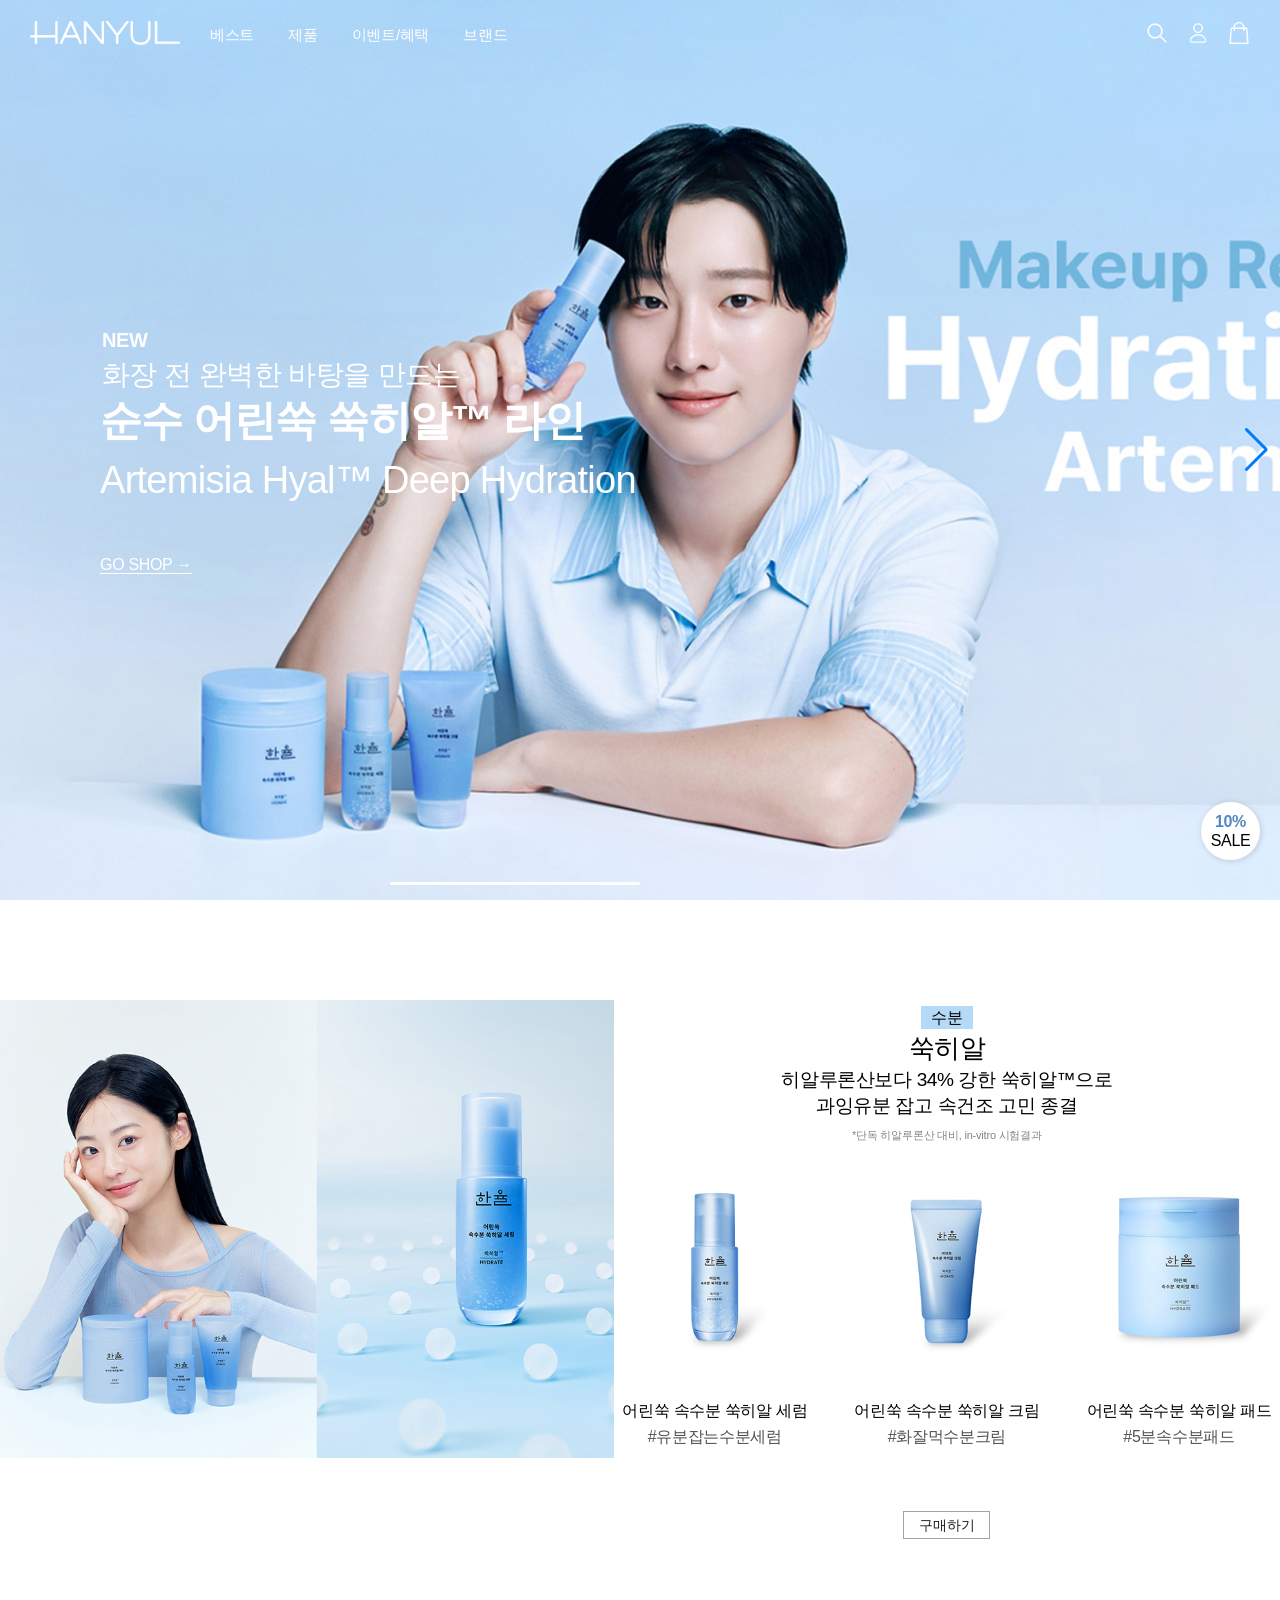
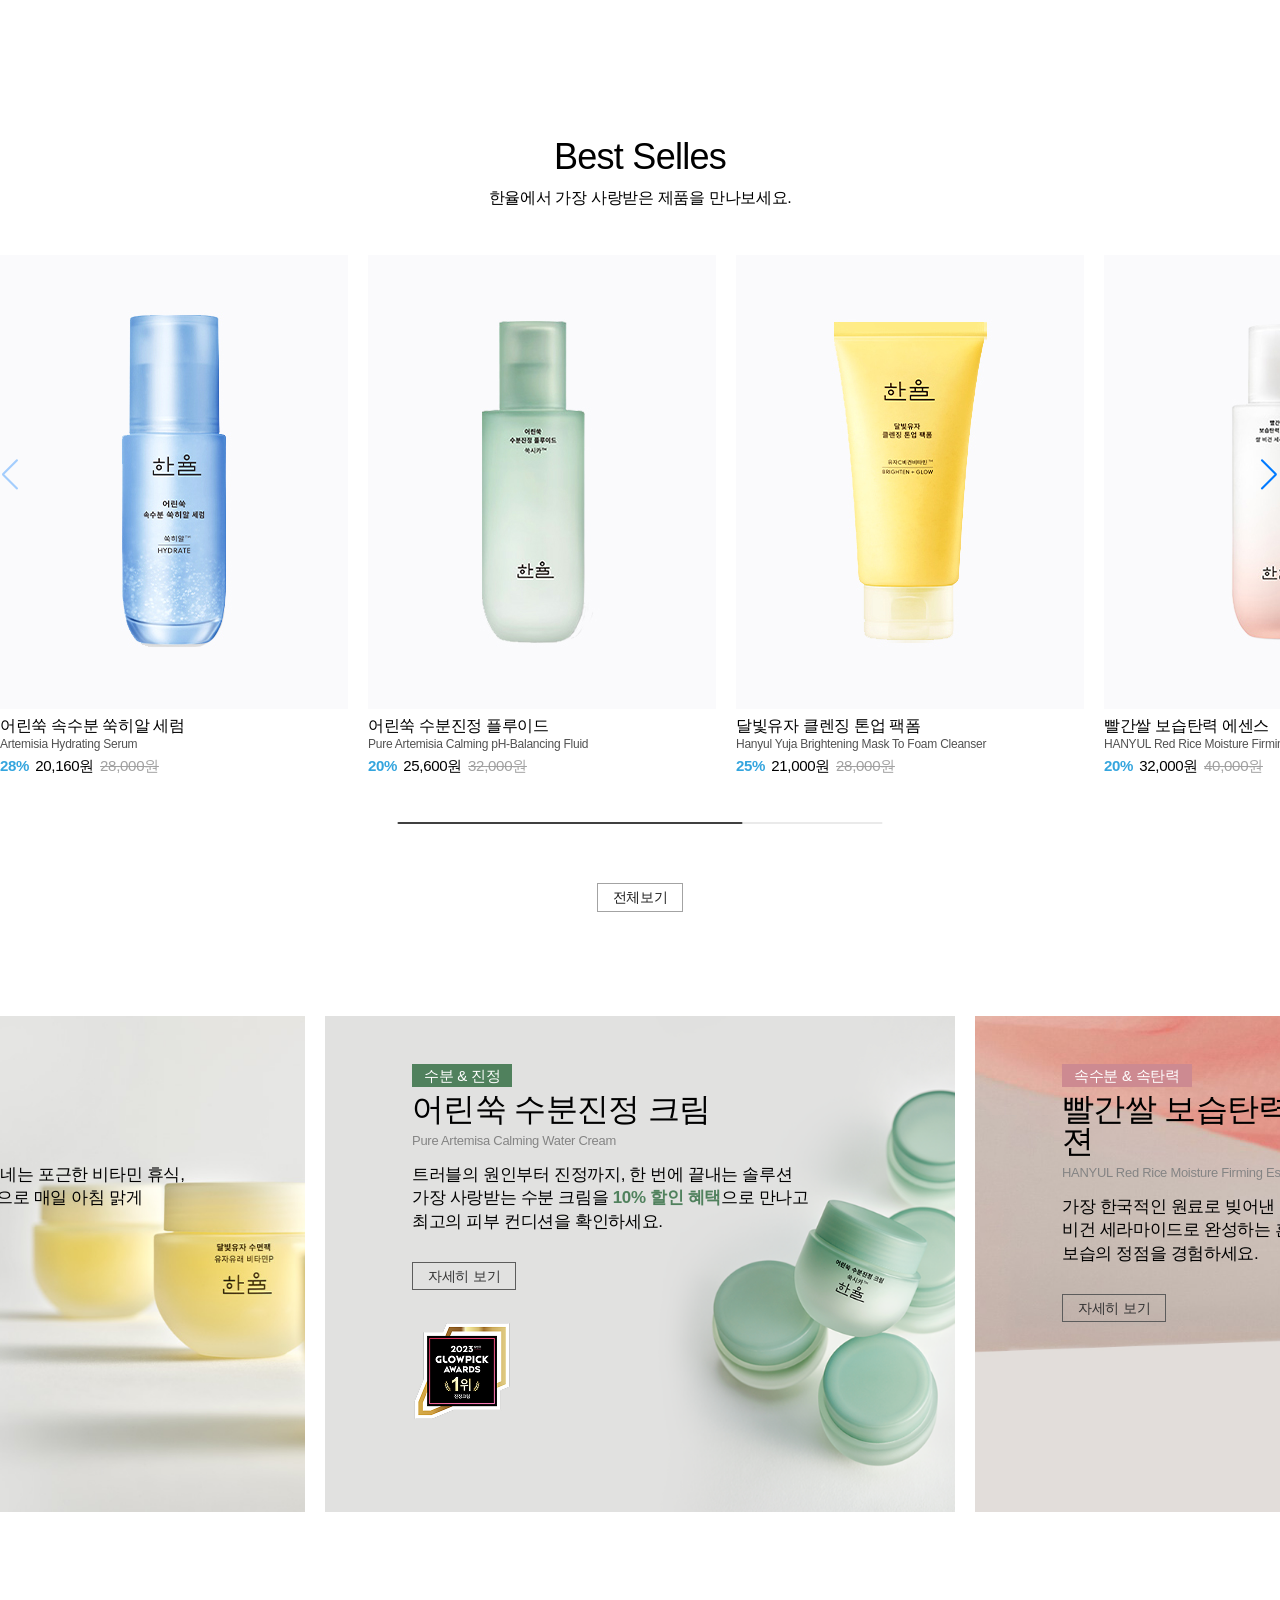
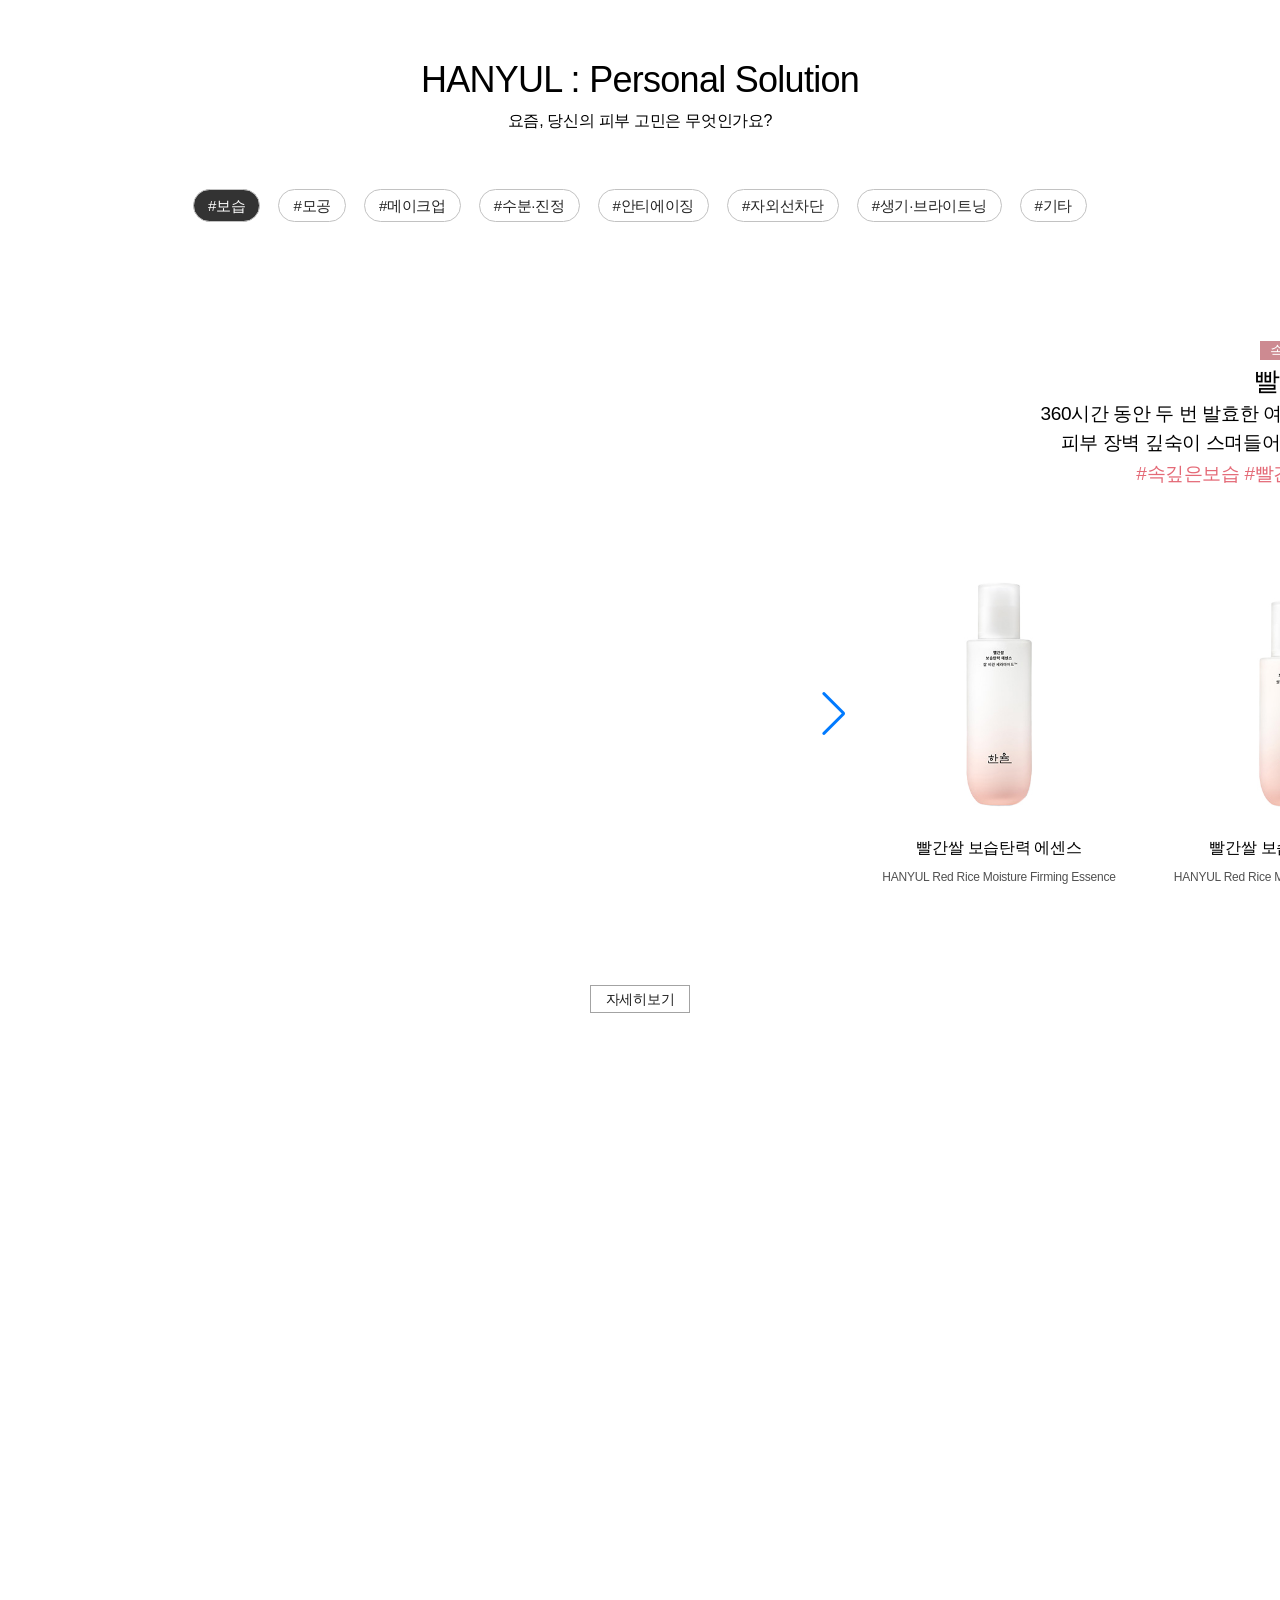
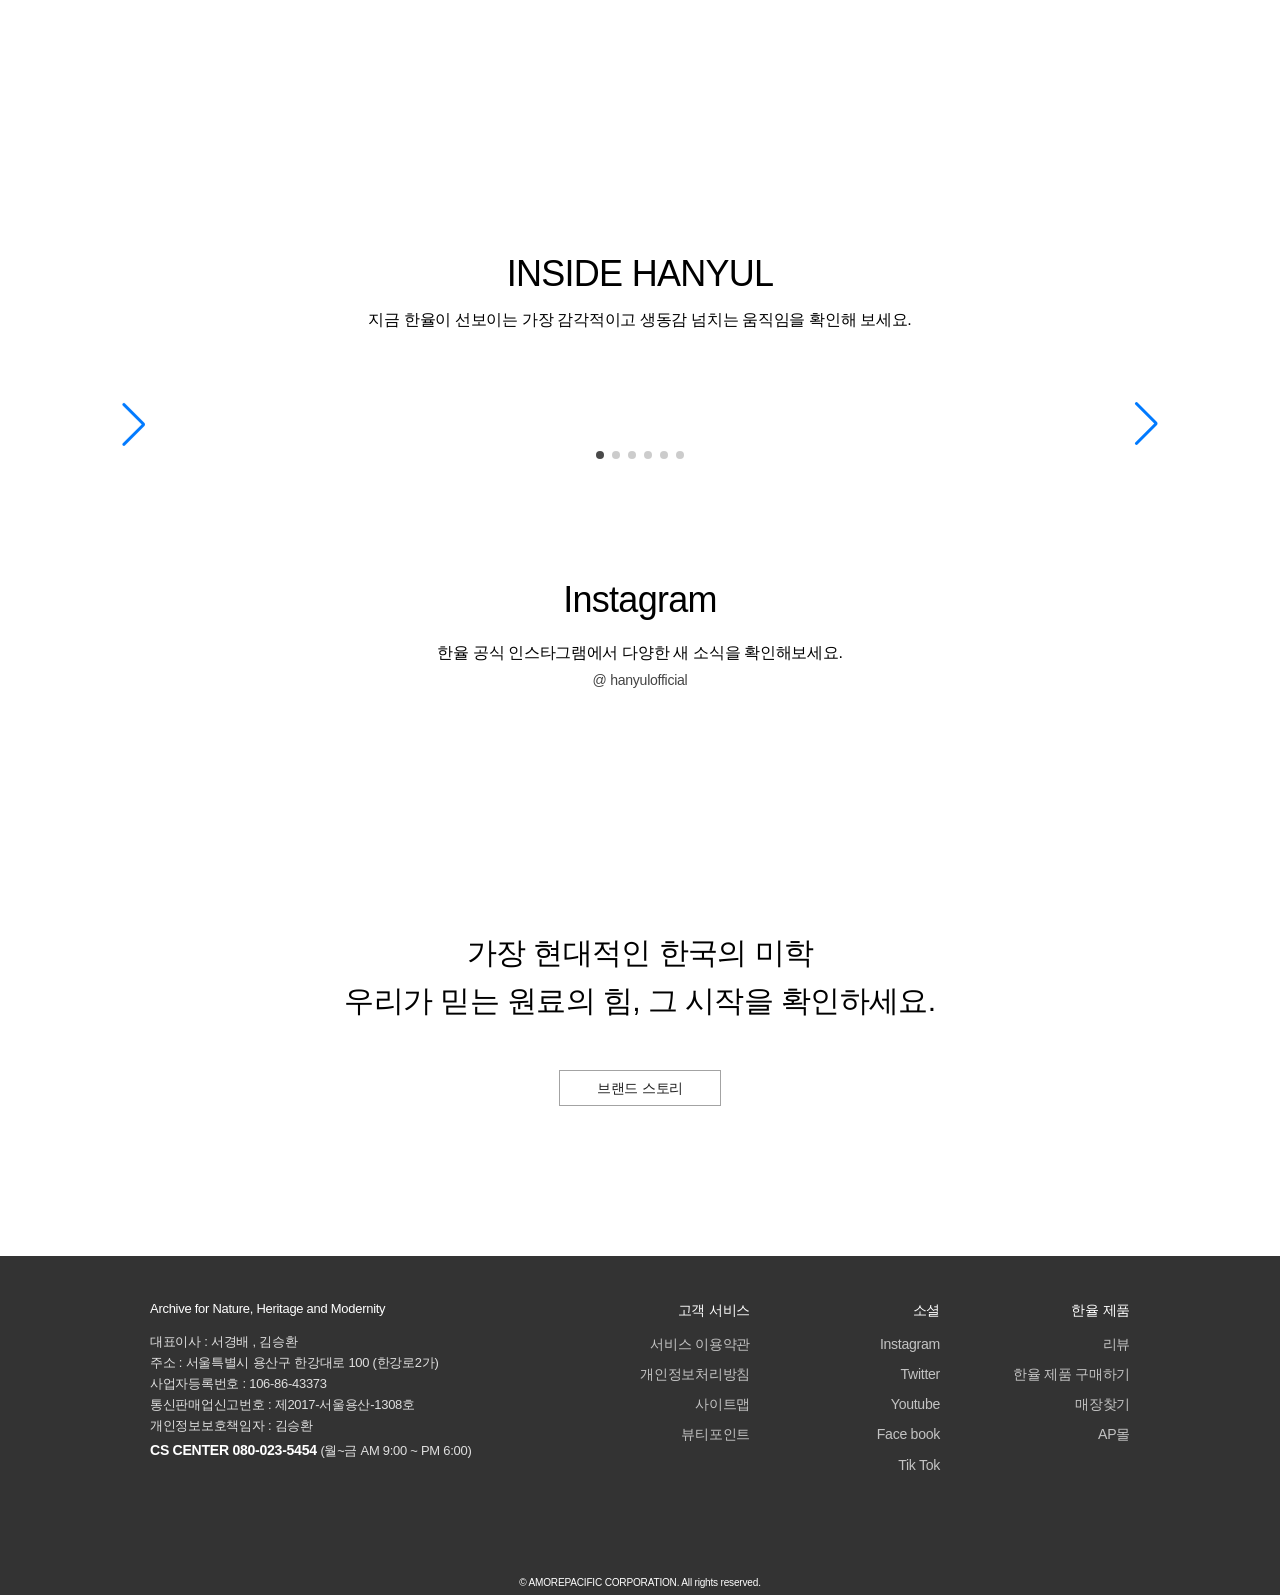
==== index.html @ a3fd2ae9 "." ====
<!DOCTYPE html>
<html lang="ko">
<head>
    <meta charset="UTF-8">
    <meta name="viewport" content="width=device-width, initial-scale=1.0">
    <title>한국의 이로움으로 전하는 균형 잡힌 아름다움 | 한율</title>
        <link rel="stylesheet" href="https://unpkg.com/swiper/swiper-bundle.css">
        <link rel="stylesheet" href="https://unpkg.com/swiper/swiper-bundle.min.css">
        <script src="https://unpkg.com/swiper/swiper-bundle.js"></script>
        <script src="https://unpkg.com/swiper/swiper-bundle.min.js"></script>
        <link rel="stylesheet" href="./style/reset.css">
        <link rel="stylesheet" href="./style/common.css">
        <link rel="stylesheet" href="./style/index.css">
        <link rel="stylesheet" href="./style/responsive.css">
        <script src="./script/common.js" defer></script>
        <script src="./script/index.js" defer></script>
</head>
<body>
    <div id="wrap">
        <header>
            <div id="gnb">
                <h1 class="logo"><a href="./index.html"><img src="./images/common/w_logo.png" alt="한율"></a></h1>
                <ul class="menu">
                    <li><a href="#">베스트</a></li>
                    <li><a href="#">제품</a></li>
                    <li><a href="#">이벤트/혜택</a></li>
                    <li><a href="#">브랜드</a></li>
                </ul>
            </div>
            <div class="product_menu">
                <div class="sub_menu">
                    <h2>스킨케어</h2>
                    <ul class="sub1">
                        <li>유형별</li>
                        <li>클렌징</li>
                        <li>스킨/토너</li>
                        <li>에멀젼/플루이드</li>
                        <li>에센스/세럼</li>
                        <li>아이크림</li>
                        <li>크림</li>
                        <li>선</li>
                        <li>미스트</li>
                        <li>마스크/팩</li>
                        <li>립</li>
                        <li>핸드</li>
                        <li>메이크업</li>
                    </ul>
                    <ul class="sub2">
                        <li>고민별</li>
                        <li>보습</li>
                        <li>수분/진정</li>
                        <li>안티에이징</li>
                        <li>생기/브라이트닝</li>
                        <li>모공</li>
                        <li>메이크업</li>
                        <li>자외선차단</li>
                        <li>기타</li>
                    </ul>
                    <ul class="sub3">
                        <li>라인</li>
                        <li>어린쑥</li>
                        <li>세살쑥</li>
                        <li>빨간쌀</li>
                        <li>달빛유자</li>
                        <li>부들밤</li>
                        <li>흰감국</li>
                        <li>자연을 닮은</li>
                        <li>보들은행잎</li>
                        <li>극진</li>
                        <li>백화고</li>
                        <li>송담</li>
                    </ul>
                    <ul class="sub4">
                        <li>추천상품</li>
                    </ul>
                </div>
            </div>
            <div class="function">
                <a href="#" class="search"><img src="./images/common/w_search.png" alt="검색"></a>
                <a href="#"><img src="./images/common/w_my.png" alt="마이페이지"></a>
                <a href="#"><img src="./images/common/w_hoppingcart.png" alt="장바구니"></a>
            </div>
            <div class="search_popup">
                    <div class="popup_wrap">
                        <button type="button" class="back"><img src="./images/common/back.png" alt=""></button>
                        <div class="search_container">
                            <p>Search</p>
                            <div class="search_bar">
                                <form action="/search" method="get" class="search_form" >
                                    <input type="text" placeholder="검색어를 입력해주세요." name="user_id" id="user_id" class="input_design">
                                    <button type="button" class="search"><img src="./images/common/black_icon_search.png" alt=""></button>
                                </form>
                            </div>
                        </div>
                        <div class="popular_container">
                            <p>인기 검색어</p>
                            <div class="swiper popular_search">
                                <div class="swiper-wrapper">
                                    <div class="swiper-slide slide1"><a href="#">1. 쑥히알 세럼</a></div>
                                    <div class="swiper-slide slide2"><a href="#">2. 우즈 화장품</a></div>
                                    <div class="swiper-slide slide3"><a href="#">3. 어린광채 팩폼</a></div>
                                    <div class="swiper-slide slide4"><a href="#">4. 한율 베스트셀러</a></div>
                                    <div class="swiper-slide slide5"><a href="#">5. 달빛유자 클렌징 팩폼</a></div>
                                    <div class="swiper-slide slide6"><a href="#">6. 한율 빨간쌀</a></div>
                                    <div class="swiper-slide slide7"><a href="#">7. 한율 10% 세일</a></div>
                                    <div class="swiper-slide slide8"><a href="#">8. 속수분 라인</a></div>
                                    <div class="swiper-slide slide9"><a href="#">9. 백화고 기미탄력 비비 크림</a></div>
                                    <div class="swiper-slide slide10"><a href="#">10. 한율 한글 컬렉션</a></div>
                                </div>
                            </div>
                        </div>
                        <div class="recommend_container">
                            <p>추천 상품</p>
                            <ul class="recommend_item">
                                <li>
                                    <a href="#"><img src="./images/product/new_item1.jpg" alt=""></a>
                                    <p class="item_name">어린쑥 속수분 쑥히알 세럼</p>
                                </li>
                                <li>
                                    <a href="#"><img src="./images/product/new2_item2.jpg" alt=""></a>
                                    <p class="item_name">달빛유자 클렌징 필링 젤밤</p>
                                </li>
                                <li>
                                    <a href="#"><img src="./images/product/new2_item3.jpg" alt=""></a>
                                    <p class="item_name">달빛유자 수면팩</p>
                                </li>
                                <li>
                                    <a href="#"><img src="./images/product/new_item2.jpg" alt=""></a>
                                    <p class="item_name">어린쑥 속수분 쑥히알 크림</p>
                                </li>
                                <li>
                                    <a href="#"><img src="./images/product/new_item3.jpg" alt=""></a>
                                    <p class="item_name">어린쑥 속수분 쑥히알 세럼</p>
                                </li>
                            </ul>
                        </div>
                        <button type="button" class="more_btn">더보기</button>
                    </div>
            </div>
        </header> <!-- ========================== header End =============================== -->
        <main>
            <button type="button" class="fab"><em>10%</em><br>SALE</button>
            <div class="swiper hero_bnr">
                <div class="swiper-wrapper">
                    <div class="swiper-slide slide1">
                        <div class="text">
                            <p>NEW</p>
                            <p>화장 전 완벽한 바탕을 만드는</p>
                            <h1>순수 어린쑥 쑥히알™ 라인</h1>
                            <h2>Artemisia Hyal™ Deep Hydration</h2>
                            <a href="#" class="go_shop">GO SHOP →<img src="#" alt=""></a>
                        </div>
                    </div>
                    <div class="swiper-slide slide2">
                        <div class="text">
                            <p>NEW</p>
                            <p>화장 전 완벽한 바탕을 만드는</p>
                            <h1>순수 어린쑥 쑥히알™ 라인</h1>
                            <h2>Artemisia Hyal™ Deep Hydration</h2>
                            <a href="#" class="go_shop">GO SHOP →<img src="#" alt=""></a>
                        </div>
                    </div>
                </div>
                <div class="swiper-scrollbar bar"></div>
                <div class="swiper-button-next next"></div>
            </div>  <!-- ************** 1. h e r o b n r **************** -->
            <div class="content1">
                <p class="left_photo"><img src="./images/common/left_img.jpg" alt=""></p>
                <div class="right_info">
                    <ul class="text">
                        <li><p>수분</p></li>
                        <li><p>쑥히알</p></li>
                        <li><p>히알루론산보다 34% 강한 쑥히알™으로<br>과잉유분 잡고 속건조 고민 종결</p></li>
                        <li><p>*단독 히알루론산 대비, in-vitro 시험결과</p></li>
                    </ul>
                    <div class="item_info">
                        <a href="#" class="item item1">
                            <img src="./images/product/new_item1.jpg" alt="">
                            <h1>어린쑥 속수분 쑥히알 세럼</h1>
                            <p>#유분잡는수분세럼</p>
                        </a>
                        <a href="#" class="item item2">
                            <img src="./images/product/new_item2.jpg" alt="">
                            <h1>어린쑥 속수분 쑥히알 크림</h1>
                            <p>#화잘먹수분크림</p>
                        </a>
                        <a href="#" class="item item3">
                            <img src="./images/product/new_item3.jpg" alt="">
                            <h1>어린쑥 속수분 쑥히알 패드</h1>
                            <p>#5분속수분패드</p>
                        </a>
                    </div>
                    <button type="button" class="buy_btn">구매하기</button>
                </div>
            </div>
            <div class="best_sellers">
                <h1>Best Selles</h1>
                <p>한율에서 가장 사랑받은 제품을 만나보세요.</p>
                <div class="swiper best">
                    <div class="swiper-wrapper">
                        <div class="swiper-slide slide1">
                            <a href="#">
                                <img src="./images/product/best1.jpg" alt="">
                                <h2>어린쑥 속수분 쑥히알 세럼</h2>
                                <p>Artemisia Hydrating Serum</p>
                                <ul class="price">
                                    <li><p>28%</p></li>
                                    <li><p>20,160원</p></li>
                                    <li><p>28,000원</p></li>
                                </ul>
                            </a>
                        </div>
                        <div class="swiper-slide slide2">
                            <a href="#">
                                <img src="./images/product/best2.jpg" alt="">
                                <h2>어린쑥 수분진정 플루이드 </h2>
                                <p>Pure Artemisia Calming pH-Balancing Fluid</p>
                                <ul class="price">
                                    <li><p>20%</p></li>
                                    <li><p>25,600원</p></li>
                                    <li><p>32,000원</p></li>
                                </ul>
                            </a>
                        </div>
                        <div class="swiper-slide slide3">
                            <a href="./detail.html">
                                <img src="./images/product/best3.jpg" alt="">
                                <h2>달빛유자 클렌징 톤업 팩폼</h2>
                                <p>Hanyul Yuja Brightening Mask To Foam Cleanser</p>
                                <ul class="price">
                                    <li><p>25%</p></li>
                                    <li><p>21,000원</p></li>
                                    <li><p>28,000원</p></li>
                                </ul>
                            </a>
                        </div>
                        <div class="swiper-slide slide4">
                            <a href="#">
                                <img src="./images/product/best4.jpg" alt="">
                                <h2>빨간쌀 보습탄력 에센스</h2>
                                <p>HANYUL Red Rice Moisture Firming Essence</p>
                                <ul class="price">
                                    <li><p>20%</p></li>
                                    <li><p>32,000원</p></li>
                                    <li><p>40,000원</p></li>
                                </ul>
                            </a>
                        </div>
                        <div class="swiper-slide slide5">
                            <a href="#">
                                <img src="./images/product/best5.jpg" alt="">
                                <h2>백화고 기미탄력 비비 크림</h2>
                                <p>Hanyul Rebloom Radiance Brightening & Firming BB Cream</p>
                                <ul class="price">
                                    <li><p>15%</p></li>
                                    <li><p>40,800원</p></li>
                                    <li><p>48,000원</p></li>
                                </ul>
                            </a>
                        </div>
                        <div class="swiper-slide slide6">
                            <a href="#">
                                <img src="./images/product/best6.jpg" alt="">
                                <h2>어린쑥 수분진정 크림</h2>
                                <p>Pure Artemisia Calming Water Cream</p>
                                <ul class="price">
                                    <li><p>24%</p></li>
                                    <li><p>28,810원</p></li>
                                    <li><p>38,000원</p></li>
                                </ul>
                            </a>
                        </div>
                        <div class="swiper-slide slide7">
                            <a href="#">
                                <img src="./images/product/best7.jpg" alt="">
                                <h2>어린쑥 수분진정 토너</h2>
                                <p>Pure Artemisia Calming pH-Balancing  Toner</p>
                                <ul class="price">
                                    <li><p>20%</p></li>
                                    <li><p>21,160원</p></li>
                                    <li><p>27,000원</p></li>
                                </ul>
                            </a>
                        </div>
                    </div>
                </div>
                <div class="swiper-scrollbar bar"></div>
                <button type="button" class="show_btn">전체보기</button>
                <div class="swiper-button-prev prev"></div>
                <div class="swiper-button-next next"></div>
            </div>
            <div class="advertise">
                <div class="swiper advertise_bnr">
                    <div class="swiper-wrapper">
                        <div class="swiper-slide slide1">
                            <ul class="text_box">
                                <li><p>수분 & 진정</p></li>
                                <li><h1>어린쑥 수분진정 크림</h1></li>
                                <li><h2>Pure Artemisa Calming Water Cream</h2></li>
                                <li><p>트러블의 원인부터 진정까지, 한 번에 끝내는 솔루션<br>가장 사랑받는 수분 크림을 <em>10% 할인 혜택</em>으로 만나고<br>최고의 피부 컨디션을 확인하세요.</p></li>
                                <button type="button" class="more_btn">자세히 보기</button>
                                <p><img src="./images/common/award2023img.png" alt=""></p>
                            </ul>
                        </div>
                        <div class="swiper-slide slide2">
                            <ul class="text_box">
                                <li><p>속수분 & 속탄력</p></li>
                                <li><h1>빨간쌀 보습탄력 에센스 & 에멀젼</h1></li>
                                <li><h2>HANYUL Red Rice Moisture Firming Essence & Cream</h2></li>
                                <li><p>가장 한국적인 원료로 빚어낸 진한 응축의 힘,<br>비건 세라마이드로 완성하는 흔들림 없는<br>보습의 정점을 경험하세요.</li>
                                <button type="button" class="more_btn">자세히 보기</button>
                            </ul>
                        </div>
                        <div class="swiper-slide slide3">
                            <ul class="text_box">
                                <li><p>생기 & 항산화</p></li>
                                <li><h1>달빛유자 수면팩</h1></li>
                                <li><h2>Hanyul Yuja Vitamin Sleeping Mask</h2></li>
                                <li><p>당신이 잠든 사이 달빛 유자가 건네는 포근한 비타민 휴식,<br>끈적임 없이 스며드는 셔벗 제형으로 매일 아침 맑게<br>빛나는 톤·결·광을 완성하세요.</p></li>
                                <button type="button" class="more_btn">자세히 보기</button>
                            </ul>
                        </div>
                        <div class="swiper-slide slide4">
                            <ul class="text_box">
                                <li><p>수분 & 진정</p></li>
                                <li><h1>어린쑥 수분진정 크림</h1></li>
                                <li><h2>Pure Artemisa Calming Water Cream</h2></li>
                                <li><p>트러블의 원인부터 진정까지, 한 번에 끝내는 솔루션<br>가장 사랑받는 수분 크림을 <em>10% 할인 혜택</em>으로 만나고<br>최고의 피부 컨디션을 확인하세요.</p></li>
                                <button type="button" class="more_btn">자세히 보기</button>
                                <p><img src="./images/common/award2023img.png" alt=""></p>
                            </ul>
                        </div>
                        <div class="swiper-slide slide5">
                            <ul class="text_box">
                                <li><p>속수분 & 속탄력</p></li>
                                <li><h1>빨간쌀 보습탄력 에센스 & 에멀젼</h1></li>
                                <li><h2>HANYUL Red Rice Moisture Firming Essence & Cream</h2></li>
                                <li><p>가장 한국적인 원료로 빚어낸 진한 응축의 힘,<br>비건 세라마이드로 완성하는 흔들림 없는<br>보습의 정점을 경험하세요.</p></li>
                                <button type="button" class="more_btn">자세히 보기</button>
                            </ul>
                        </div>
                        <div class="swiper-slide slide6">
                            <ul class="text_box">
                                <li><p>생기 & 항산화</p></li>
                                <li><h1>달빛유자 수면팩</h1></li>
                                <li><h2>Hanyul Yuja Vitamin Sleeping Mask</h2></li>
                                <li><p>당신이 잠든 사이 달빛 유자가 건네는 포근한 비타민 휴식,<br>끈적임 없이 스며드는 셔벗 제형으로 매일 아침 맑게<br>빛나는 톤·결·광을 완성하세요.</p></li>
                                <button type="button" class="more_btn">자세히 보기</button>
                            </ul>
                        </div>
                    </div>
                </div>
            </div>
            <div class="Solution">
                <h1>HANYUL : Personal Solution</h1>
                <p>요즘, 당신의 피부 고민은 무엇인가요?</p>
                <ul class="type_box">
                    <li><a href="#" class="active">#보습</a></li>
                    <li><a href="#">#모공</a></li>
                    <li><a href="#">#메이크업</a></li>
                    <li><a href="#">#수분·진정</a></li>
                    <li><a href="#">#안티에이징</a></li>
                    <li><a href="#">#자외선차단</a></li>
                    <li><a href="#">#생기·브라이트닝</a></li>
                    <li><a href="#">#기타</a></li>
                </ul>
                <div class="solution_container Moisturizing">
                    <div class="left_wrap">
                        <p class="left_img"><img src="./images/common/solution_left_img.jpg" alt=""></p>
                    </div>
                    <div class="right_wrap">
                        <dl class="text_box">
                            <dt>속보습</dt>
                            <dd>빨간쌀</dd>
                            <dd>360시간 동안 두 번 발효한 여주 빨간쌀의 진한 보습 에너지가<br>피부 장벽 깊숙이 스며들어 탄탄한 속탄력을 선사합니다.</dd>
                            <dd>#속깊은보습 #빨간쌀 #1초속당김해결</dd>
                        </dl>
                        <div class="item_box">
                            <div class="swiper solution_swiper2">
                                <div class="swiper-wrapper">
                                    <div class="swiper-slide slide1">
                                        <a href="#">
                                            <img src="./images/product/solution_item1.jpg" alt="">
                                            <h1>빨간쌀 보습탄력 에센스</h1>
                                            <p>HANYUL Red Rice Moisture Firming Essence</p>
                                        </a>
                                    </div>
                                    <div class="swiper-slide slide2">
                                        <a href="">
                                            <img src="./images/product/solution_item2 .jpg" alt="">
                                            <h1>빨간쌀 보습탄력 에멀젼</h1>
                                            <p>HANYUL Red Rice Moisture Firming Emulsion</p>
                                        </a>
                                    </div>
                                    <div class="swiper-slide slide3">
                                        <a href="">
                                            <img src="./images/product/solution_item3 .jpg" alt="">
                                            <h1>빨간쌀 보습탄력 크림</h1>
                                            <p>HANYUL Red Rice Moisture Firming Cream</p>
                                        </a>
                                    </div>
                                    <div class="swiper-slide slide4">
                                        <a href="">
                                            <img src="./images/product/solution_item4.jpg" alt="">
                                            <h1>빨간쌀 보습탄력 랩핑 마스크</h1>
                                            <p>Hanyul Red Rice Moisture Firming Wrapping Mask</p>
                                        </a>
                                    </div>
                                    <div class="swiper-slide slide5">
                                        <a href="">
                                            <img src="./images/product/solution_item5.jpg" alt="">
                                            <h1>빨간쌀 보습탄력 크림 리필캡슐</h1>
                                            <p>HANYUL Red Rice Moisture Firming Cream Refill Capsule</p>
                                        </a>
                                    </div>
                                    <div class="swiper-slide slide6">
                                        <a href="">
                                            <img src="./images/product/solution_item6.jpg" alt="">
                                            <h1>빨간쌀 속보습 속탄력 세트</h1>
                                            <p>HANYUL Red Rice Moisture Firming Set</p>
                                        </a>
                                    </div>
                                </div>
                            </div>
                            <div class="swiper-button-prev prev"></div>
                            <div class="swiper-button-next next"></div>
                        </div>
                    </div>
                </div>
                <div class="solution_container pore ">
                    <div class="left_wrap">
                        <p class="left_img"><img src="./images/common/solution_left_img2.jpg" alt=""></p>
                    </div>
                    <div class="right_wrap">
                        <dl class="text_box">
                            <dt>모공수축</dt>
                            <dd>부들밤</dd>
                            <dd>충남 부여에서 온 무농약 밤 껍질의 힘, 그리고 과학적으로 입증된 모공 솔루션.<br>당신의 모공 고민을 잊게 할 '부들밤'으로 매일 아침 더 탄탄해진 피부를 만나보세요.</dd>
                            <dd>#빈틈없는모공수축 #부들밤껍질 #1초모공순삭</dd>
                        </dl>
                        <div class="item_box">
                            <div class="swiper solution_swiper">
                                <div class="swiper-wrapper">
                                    <div class="swiper-slide slide1">
                                        <a href="#">
                                            <img src="./images/product/solution2_item3 .jpg" alt="">
                                            <h1>부들밤 모공수축 패드</h1>
                                            <p>HANYUL Chestnut Shell Pore-tight Pads</p>
                                        </a>
                                    </div>
                                    <div class="swiper-slide slide2">
                                        <a href="">
                                            <img src="./images/product/solution2_item2.jpg" alt="">
                                            <h1>부들밤 말끔피지 모공팩</h1>
                                            <p>HANYUL Chestnut Shell Pore Clearing Clay Mask</p>
                                        </a>
                                    </div>
                                    <div class="swiper-slide slide3">
                                        <a href="">
                                            <img src="./images/product/solution2_item1.jpg" alt="">
                                            <h1>부들밤 깔끔각질 모공팩</h1>
                                            <p>HANYUL Chestnut Shell Hydrating Pore Mask</p>
                                        </a>
                                    </div>
                                    <div class="swiper-slide slide4">
                                        <a href="">
                                            <img src="./images/product/solution2_item3 .jpg" alt="">
                                            <h1>부들밤 모공수축 패드</h1>
                                            <p>HANYUL Chestnut Shell Pore-tight Pads</p>
                                        </a>
                                    </div>
                                    <div class="swiper-slide slide5">
                                        <a href="">
                                            <img src="./images/product/solution2_item2.jpg" alt="">
                                            <h1>부들밤 말끔피지 모공팩</h1>
                                            <p>HANYUL Chestnut Shell Pore Clearing Clay Mask</p>
                                        </a>
                                    </div>
                                    <div class="swiper-slide slide6">
                                        <a href="">
                                            <img src="./images/product/solution2_item1.jpg" alt="">
                                            <h1>부들밤 깔끔각질 모공팩</h1>
                                            <p>HANYUL Chestnut Shell Hydrating Pore Mask</p>
                                        </a>
                                    </div>
                                </div>
                            </div>
                            <div class="swiper-button-prev prev"></div>
                            <div class="swiper-button-next next"></div>
                        </div>
                    </div>
                </div>
                
                <button type="button" class="show_btn">자세히보기</button>
            </div>
            <div class="video_wrap">
                <video class="advertise_video" src="./images/videos/advertise.mp4" autoplay muted loop></video>
            </div>
            <div class="inside_hanyul">
                <h1 class="title">INSIDE HANYUL</h1>
                <p>지금 한율이 선보이는 가장 감각적이고 생동감 넘치는 움직임을 확인해 보세요.</p>
                <button type="button" class="show_btn">더보기</button>
                <div class="bnr_container">
                    <div class="swiper inside_wrap">
                        <div class="swiper-wrapper">
                            <div class="swiper-slide slide1"><img src="./images/common/inside_bnr1.jpg" alt=""></div>
                            <div class="swiper-slide slide2"><img src="./images/common/inside_bnr2.jpg" alt=""></div>
                            <div class="swiper-slide slide3"><img src="./images/common/inside_bnr3.jpg" alt=""></div>
                            <div class="swiper-slide slide4"><img src="./images/common/inside_bnr4.jpg" alt=""></div>
                            <div class="swiper-slide slide5"><img src="./images/common/inside_bnr5.jpg" alt=""></div>
                            <div class="swiper-slide slide6"><img src="./images/common/inside_bnr4.jpg" alt=""></div>
                        </div>
                    </div>
                    <div class="swiper-button-prev prev"></div>
                    <div class="swiper-button-next next"></div>
                    <div class="swiper-pagination"></div>
                </div>
            </div>
            <div class="instagram">
                <h1 class="title">Instagram</h1>
                <p>한율 공식 인스타그램에서 다양한 새 소식을 확인해보세요.</p>
                <a href="">@ hanyulofficial</a>
                <div class="img_container container1">
                    <a href="#"><img src="./images/common/insta_img1.jpg" alt=""></a>
                    <a href="#"><img src="./images/common/insta_img2.jpg" alt=""></a>
                    <a href="#"><img src="./images/common/insta_img3.jpg" alt=""></a>
                    <a href="#"><img src="./images/common/insta_img4.jpg" alt=""></a>
                    <a href="#"><img src="./images/common/insta_img5.jpg" alt=""></a>
                    <a href="#"><img src="./images/common/insta_img6.jpg" alt=""></a>
                    <a href="#"><img src="./images/common/insta_img7.jpg" alt=""></a>
                </div>
                <div class="img_container container2">
                    <a href="#"><img src="./images/common/insta_img8.jpg" alt=""></a>
                    <a href="#"><img src="./images/common/insta_img9.jpg" alt=""></a>
                    <a href="#"><img src="./images/common/insta_img10.jpg" alt=""></a>
                    <a href="#"><img src="./images/common/insta_img11.jpg" alt=""></a>
                    <a href="#"><img src="./images/common/insta_img12.jpg" alt=""></a>
                    <a href="#"><img src="./images/common/insta_img13.jpg" alt=""></a>
                    <a href="#"><img src="./images/common/insta_img14.jpg" alt=""></a>
                </div>
            </div>
            <div class="brand_story">
                <p>가장 현대적인 한국의 미학<br>우리가 믿는 원료의 힘, 그 시작을 확인하세요.</p>
                <button type="button" class="brand_btn">브랜드 스토리</button>
            </div>
        </main> <!-- ========================== main End =============================== -->
        <footer>
            <div class="footer_contents">
                <div class="footer_left">
                    <p>Archive for Nature, Heritage and Modernity</p>
                    <ul class="business_regist_info">
                        <li>대표이사 : 서경배 , 김승환</li>
                        <li>주소 : 서울특별시 용산구 한강대로 100 (한강로2가)</li>
                        <li>사업자등록번호 : 106-86-43373</li>
                        <li>통신판매업신고번호 : 제2017-서울용산-1308호</li>
                        <li>개인정보보호책임자 : 김승환</li>
                        <li>CS CENTER 080-023-5454 <span>(월~금 AM 9:00 ~ PM 6:00)</span></li>
                    </ul>
                </div>
                <div class="footer_right">
                    <dl class="category category1">
                        <dt class="title"><a href="#">고객 서비스</a></dt>
                        <dd><a href="#">서비스 이용약관</a></dd>
                        <dd><a href="#">개인정보처리방침</a></dd>
                        <dd><a href="#">사이트맵</a></dd>
                        <dd><a href="#">뷰티포인트</a></dd>
                    </dl>
                    <dl class="category category2">
                        <dt class="title"><a href="#">소셜</a></dt>
                        <dd><a href="#">Instagram</a></dd>
                        <dd><a href="#">Twitter</a></dd>
                        <dd><a href="#">Youtube</a></dd>
                        <dd><a href="#">Face book</a></dd>
                        <dd><a href="#">Tik Tok</a></dd>
                    </dl>
                        <dl class="category category1">
                            <dt class="title"><a href="#">한율 제품</a></dt>
                            <dd><a href="#">리뷰</a></dd>
                            <dd><a href="#">한율 제품 구매하기</a></dd>
                            <dd><a href="#">매장찾기</a></dd>
                            <dd><a href="#">AP몰</a></dd>
                        </dl>
                </div>
            </div>
            <p>© AMOREPACIFIC CORPORATION. All rights reserved.</p>
        </footer> <!-- ========================== footer End =============================== -->
    </div>
</body>
</html>
---- style/common.css ----
/* 버튼 공통 css */
#wrap header .more_btn,
#wrap main .best_container .buy_btn,
#wrap main .advertise .more_btn,
#wrap main div .show_btn,
#wrap main .content1 .right_info .buy_btn {
    border: 1px solid #a3a3a3;
    padding: 6px 15px; display: inline-block;
    width: max-content; margin: 0 auto;
    color: #1D1D1D; font-weight: 300; font-size: 0.88rem;
}
#wrap header .more_btn:hover ,
#wrap main .best_container .buy_btn:hover ,
#wrap main div .show_btn:hover ,
#wrap main .content1 .right_info .buy_btn:hover {
    background-color: #333; transition: 0.25s; color: #fff;
}

/* 함께 사용하면 좋은 제품 공통 디자인 */
#wrap main .best_container .more_items {
    padding: 0 37px;
}
#wrap main .best_container .more_items li {
    width: 180px; height: 180px;
    border: 1px solid #e6e6e6; text-align: center; margin-bottom: 20px;
    border-radius: 2px;
}
#wrap main .best_container .more_items li:last-child {margin-bottom: 0;}
#wrap main .best_container .more_items li a {}
#wrap main .best_container .more_items li a img {
    height: 100%;
}

/*  =================================헤더 ===================================== */
/* =======================================header start====================== */
#wrap header {
    position: fixed; width: 100%; z-index: 999;
    display: flex; flex-flow: row nowrap;
    justify-content: space-between; align-items: center;
    height: 69px;
    padding: 0 30px;
 /*    background-color: yellow; */
}
#wrap header #gnb {
    display: flex; flex-flow: row nowrap;
    justify-content: center; align-items: center;
    gap: 20px;
}
#wrap header #gnb .logo {
    width: 150px;
    margin-right: 10px;
    display: inline-block;
    /* background-color: yellowgreen; */
}
#wrap header #gnb .logo a {}
#wrap header #gnb .logo a img {width: 100%;}
#wrap header #gnb .menu {display: inline-block;}
#wrap header #gnb .menu li {
    display: inline-block; 
    margin-right: 30px;
    padding: 30px 0;
}
#wrap header #gnb .menu li:last-child {margin-right: 0;}
#wrap header #gnb .menu li a {
    font-size: 0.94rem; font-weight: 500; color: #fff;
    /* background-color: yellowgreen; */
}

/* -----------------------제품 서브메뉴------------------------- */
#wrap header .product_menu {
    position: absolute; left: 0; top: 69px; width: 100%; 
    background:rgba(255, 255, 255, 0.7); height: 100vh; display: flex;
    display: none;
}
#wrap header .product_menu .sub_menu {
    background-color: #fff; display: flex; flex-flow: row nowrap; text-align: start; gap: 20px;
    height: 565px; padding: 50px 30px; border-bottom: 1px solid #eeee;
}
#wrap header .product_menu .sub_menu > * {width: 278px;}
#wrap header .product_menu .sub_menu h2 {font-size: 1.13rem; font-weight: 600;}
#wrap header .product_menu .sub_menu ul {
    padding: 0 42px; border-left: 1px solid #E5E5E5;
}
#wrap header .product_menu .sub_menu ul li:first-child {
    font-weight: 600;font-size: 0.95rem;
    margin-bottom: 30px;
}
#wrap header .product_menu .sub_menu ul li {
    font-size: 0.88rem; color: #2B2B2B; margin-bottom: 22px;
}
#wrap header .product_menu .sub_menu .sub4 {}
#wrap header .product_menu .sub_menu .sub4 li {}
#wrap header .product_menu .sub_menu .sub4 li:last-child {}
#wrap header .product_menu .sub_menu .sub4 li:last-child .img_container {
    display: flex; flex-flow: row nowrap; gap: 30px; width: 160px;
}
#wrap header .product_menu .sub_menu .sub4 li:last-child .img_container img {
    width: 100%; border: 1px solid #eeee;
}
#wrap header .product_menu .recommend {
    background-color: #fff; height: 565px; width: 100%; display: flex; gap: 30px;
}
#wrap header .product_menu .recommend a {
    width: 180px; position: relative; right: 270px; top: 120px;
}
#wrap header .product_menu .recommend a img {width: 100%;}
/* ------------------------제품 서브메뉴 끝------------------- */

#wrap header .function {}
#wrap header .function a {
    width: 22px; height: 22px;
    display: inline-block;
/*     background-color: yellowgreen; */
    margin-left: 15px;
}
#wrap header .function a:first-child {margin-left: 0;}
#wrap header .function a img {width: 100%;}
/*  =================================검색창 ===================================== */
#wrap header .search_popup {
    position: absolute; top: 69px; left: 50%; transform: translateX(-50%);
    background: #fff; width: 100%; height: 750px;
    display: flex; flex-flow: column nowrap; align-items: center;
    border-bottom: 1px solid #eeee;
    display: none;
}
#wrap header .search_popup:after {
    content: ''; position: absolute; width: 100%; height: 30%; 
    background:rgba(255, 255, 255, 0.7); bottom: -226px;
}
#wrap header .search_popup .popup_wrap  {
    display: flex; flex-flow: column nowrap; align-items: center;
}
#wrap header .search_popup .popup_wrap  .back {
    width: 32px;
    position: absolute; right: 25px; top: 10px;
}
#wrap header .search_popup .popup_wrap  .back img {width: 100%;}
#wrap header .search_popup .popup_wrap  .search_container {
    margin-top: 60px;
}
#wrap header .search_popup .popup_wrap  .search_container p {
    font-size: 0.88rem; font-weight: 500;
    margin-bottom: 20px; 
}
#wrap header .search_popup .popup_wrap  .search_container .search_bar {
    border-bottom: 1px solid #000;
    width: 450px; padding: 0 0 6px;
}
#wrap header .search_popup .popup_wrap  .search_container .search_bar .search_form {
    display: flex; flex-flow: row; justify-content: space-between;
}
#wrap header .search_popup .popup_wrap  .search_container .search_bar .search_form .input_design {
    background: none; font-size: 0.88rem; padding: 10px 5px;
}
#wrap header .search_popup .popup_wrap  .search_container .search_bar .search_form .search {width: 24px;}
#wrap header .search_popup .popup_wrap  .search_container .search_bar .search_form .search img {width: 100%;}

/*  =================================인기검색어 ===================================== */

#wrap header .search_popup .popup_wrap  .popular_container {
    width: 450px;
}
#wrap header .search_popup .popup_wrap  .popular_container p {
    padding: 30px 0;
    font-weight: 600; font-size: 0.85rem;
}
#wrap header .search_popup .popup_wrap  .popular_container .popular_search {height: 130px;}
#wrap header .search_popup .popup_wrap  .popular_container .popular_search .swiper-wrapper {}
#wrap header .search_popup .popup_wrap  .popular_container .popular_search .swiper-wrapper .swiper-slide {
}
#wrap header .search_popup .popup_wrap  .popular_container .popular_search .swiper-wrapper .swiper-slide a {
    font-size: 0.81rem; 
}
#wrap header .search_popup .popup_wrap  .popular_container .popular_search .swiper-wrapper .slide1 {}
/*  =================================인기검색어 끝===================================== */
/*  =================================추천상품 ===================================== */
#wrap header .search_popup .popup_wrap  .recommend_container {text-align: center;}
#wrap header .search_popup .popup_wrap  .recommend_container > p {font-size: 0.85rem; font-weight: 500; margin: 30px 0;}
#wrap header .search_popup .popup_wrap  .recommend_container .recommend_item {
    display: flex; flex-flow: row nowrap; gap: 20px;
}
#wrap header .search_popup .popup_wrap  .recommend_container .recommend_item li {}
#wrap header .search_popup .popup_wrap  .recommend_container .recommend_item li a {
    display: block; width: 150px; height: 150px;
    border: 1px solid #e6e6e6; margin-bottom: 10px;
}
#wrap header .search_popup .popup_wrap  .recommend_container .recommend_item li a img {height: 100%;}
#wrap header .search_popup .popup_wrap  .recommend_container .recommend_item li .item_name {
    font-size: 0.78rem; margin: 6px 0; color: #282828; margin-bottom: 70px;
}
/*  =================================헤더 끝 ===================================== */
/*  =================================푸터 ===================================== */
#wrap footer {
    padding: 47px 150px 97px;
    background: #333333;
}
#wrap footer .footer_contents {
    display: flex; flex-flow: row nowrap; justify-content: space-between; 
}
#wrap footer .footer_contents .footer_left {}
#wrap footer .footer_contents .footer_left p {
    font-size: 0.81rem; font-weight: 500; margin-bottom: 20px; color: #fff;
}
#wrap footer .footer_contents .footer_left .business_regist_info {}
#wrap footer .footer_contents .footer_left .business_regist_info li {
    font-size: 0.81rem; margin-bottom: 8px;
    color: #DFDFDF;
}
#wrap footer .footer_contents .footer_left .business_regist_info li:last-child {
    margin-bottom: 0; font-size: 0.88rem; font-weight: 700; margin-top: 10px;
    color: #fff;
}
#wrap footer .footer_contents .footer_left .business_regist_info li:last-child span {
    font-size: 0.81rem; font-weight: 500;
    color: #DFDFDF;
}
#wrap footer .footer_contents .footer_right {
    display: flex; flex-flow: row nowrap; text-align: end;
}
#wrap footer .footer_contents .footer_right .category {width: 190px;}
#wrap footer .footer_contents .footer_right .category .title a {
    font-size: 0.88rem; color: #fff; font-weight: 500; 
    margin-bottom: 20px; display: block;
}
#wrap footer .footer_contents .footer_right .category dd a {
    font-size: 0.88rem; font-weight: 300; color: #C3C3C3;
    margin-bottom: 16px; display: block;
}
#wrap footer > p {
    text-align: center; font-size: 0.63rem; color: #fff; font-weight: 300;
    transform: translateY(90px);
}
/*  =================================푸터 끝 ===================================== */
---- style/index.css ----
#wrap {}

/* ======================================= main start ====================== */
#wrap main {}
#wrap main .fab {
    width: 59px; height: 58px; line-height: 1.2;
    background-color: #fff;
    border-radius: 50px;
    position: fixed; right: 20px; bottom: 40px; z-index: 999;
    box-shadow: 1px 1px 6px rgba(0, 0, 0, 0.15);
}
#wrap main .fab em {
    font-weight: 700; color: #5188C1;
}
/* ---------------------------------------1. hero bnr----------------------- */
#wrap main .hero_bnr {
/*     background-image: url(../images/common/hero_bnr1.jpg); height: 100vh; 
    background-size: cover; background-position: center;
    position: relative; */
}
#wrap main .hero_bnr .swiper-wrapper {}
#wrap main .hero_bnr .swiper-wrapper .swiper-slide {}
#wrap main .hero_bnr .swiper-wrapper .slide1 {
    background-image: url(../images/common/hero_bnr1.jpg); height: 100vh; 
    background-size: cover; background-position: center;
    position: relative;
}#wrap main .hero_bnr .swiper-wrapper .slide2 {
    background-image: url(../images/common/hero_bnr1.jpg); height: 100vh; 
    background-size: cover; background-position: center;
    position: relative;
}
#wrap main .hero_bnr .swiper-wrapper .swiper-slide .text {
    position: absolute; left: 100px; top: 330px;
}
#wrap main .hero_bnr .swiper-wrapper .swiper-slide .text > * {color: #fff;}
#wrap main .hero_bnr .swiper-wrapper .swiper-slide .text p:first-child {
    font-size: 1.25rem; font-weight: 700;
    margin-bottom: 11px;
}
#wrap main .hero_bnr .swiper-wrapper .swiper-slide .text p {
    font-size: 1.75rem; font-weight: 500;
    padding-left: 2px;
}
#wrap main .hero_bnr .swiper-wrapper .swiper-slide .text h1 {
    font-size: 2.63rem; font-weight: 700;
    line-height: 1.5;
    margin-bottom: 9px;
}
#wrap main .hero_bnr .swiper-wrapper .swiper-slide .text h2 {
    font-size: 2.38rem; font-weight: 200;
    margin-bottom: 58px;
}
#wrap main .hero_bnr .swiper-wrapper .swiper-slide .text  .go_shop {border-bottom: 1px solid #fff;}
#wrap main .hero_bnr .swiper-wrapper .swiper-slide .text  .go_shop img {}
#wrap main .hero_bnr .bar {
    width: 500px; left: 50%; transform: translateX(-50%); bottom: 15px; height: 3px; background-color: transparent;
}
#wrap main .hero_bnr .swiper-scrollbar-drag {background-color: #fff;}
#wrap main .hero_bnr .next {}
#wrap main .hero_bnr .next svg {color: #fff;}
/* ---------------------------------------1. hero bnr----------------------- */

/* ---------------------------------------2. new----------------------- */
#wrap main .content1 {
    padding: 100px 0;
    display: flex; flex-flow: row nowrap;
}
#wrap main .content1 .left_photo {width: 890px;}
#wrap main .content1 .left_photo img {width: 100%;}
#wrap main .content1 .right_info {
    display: flex; flex-flow: column nowrap; text-align: center;
    margin: 0 auto;
}
#wrap main .content1 .right_info .text {}
#wrap main .content1 .right_info .text li {}
#wrap main .content1 .right_info .text li p {}
#wrap main .content1 .right_info .text li:nth-child(1) {
    background-color: #B4DAF7; padding: 2px 10px; width: max-content; margin: 6px  auto;

}
#wrap main .content1 .right_info .text li:nth-child(1) p {
    font-weight: 500; line-height: 1.2;
}
#wrap main .content1 .right_info .text li:nth-child(2) p {
    font-size: 1.63rem; font-weight: 500;
    margin-bottom: 6px;
}
#wrap main .content1 .right_info .text li:nth-child(3) p {
    line-height: 1.35;
    font-size: 1.19rem; font-weight: 200;
    margin-bottom: 11px;
}
#wrap main .content1 .right_info .text li:nth-child(4) p {
    font-size: 0.69rem; color: #848484;
}
#wrap main .content1 .right_info .item_info {
    display: flex; flex-flow: row nowrap; gap: 30px;
}
#wrap main .content1 .right_info .item_info .item {}
#wrap main .content1 .right_info .item_info .item img {width: 100%;}
#wrap main .content1 .right_info .item_info .item h1 {
    margin: 6px 0 10px; font-weight: 500; 
}
#wrap main .content1 .right_info .item_info .item p {
    font-weight: 300; color: #515151;
    margin-bottom: 66px;
}
#wrap main .content1 .right_info .buy_btn {
    border: 1px solid #a3a3a3;
    padding: 6px 15px; display: inline-block;
    width: max-content; margin: 0 auto;
    color: #1D1D1D; font-weight: 300; font-size: 0.88rem;
}
/* ---------------------------------------2. new end----------------------- */

/* ---------------------------------------3. best start----------------------- */
#wrap main .best_sellers {position: relative;}
#wrap main .best_sellers h1 {
    padding: 100px 0 0; font-weight: 300; font-size: 2.25rem; 
    margin-bottom: 15px; text-align: center;
}
#wrap main .best_sellers > p {
    margin-bottom: 49px;
    font-weight: 300; text-align: center;
}
#wrap main .best_sellers .best {width:1820px;}
#wrap main .best_sellers .best .swiper-wrapper {}
#wrap main .best_sellers .best .swiper-wrapper .swiper-slide {}
#wrap main .best_sellers .best .swiper-wrapper .swiper-slide a {}
#wrap main .best_sellers .best .swiper-wrapper .swiper-slide a img {width: 100%; margin-bottom: 6px;}
#wrap main .best_sellers .best .swiper-wrapper .swiper-slide a h2 {margin-bottom: 4px;}
#wrap main .best_sellers .best .swiper-wrapper .swiper-slide a > p {
    font-weight: 300; font-size: 0.75rem; color: #515151;
    margin-bottom: 8px;
}
#wrap main .best_sellers .best .swiper-wrapper .swiper-slide a .price {
    display: flex; flex-flow: row nowrap; gap: 6px; margin-bottom: 110px;
}
#wrap main .best_sellers .best .swiper-wrapper .swiper-slide a .price li {}
#wrap main .best_sellers .best .swiper-wrapper .swiper-slide a .price li p {font-size: 0.94rem;}
#wrap main .best_sellers .best .swiper-wrapper .swiper-slide a .price li:nth-child(1) p {
    color: #34A5DE; font-weight: 600;
}
#wrap main .best_sellers .best .swiper-wrapper .swiper-slide a .price li:nth-child(2) p {
    font-weight: 500;
}
#wrap main .best_sellers .best .swiper-wrapper .swiper-slide a .price li:nth-child(3) p {
    color: #A1A1A1; font-weight: 300; text-decoration: line-through; 
}
#wrap main .best_sellers .best .swiper-wrapper .swiper-slide a .price li p {}
#wrap main .best_sellers .show_btn {
    display: flex; flex-flow: row nowrap; justify-content: center;
    margin-bottom: 104px;
}
#wrap main .best_sellers .bar {
    width: 485px; left: 50%; 
    transform: translateX(-50%); bottom: 10%;
}
#wrap main .best_sellers .swiper-scrollbar-drag {
    height: 2px; background-color: #404040;
}
#wrap main .best_sellers .swiper-scrollbar-horizontal {
    height: 2px; background-color: #eaeaea;
}
#wrap main .best_sellers .prev {left: -3px;}
#wrap main .best_sellers .next {right: -3px;}
#wrap main .best_sellers .prev,
#wrap main .best_sellers .next {transform: scale(0.7); top: 50%;}
#wrap main .best_sellers .prev svg,
#wrap main .best_sellers .next svg {color: #000;}
/* ---------------------------------------3. best End----------------------- */

/* ---------------------------------------4. advertise start----------------------- */
#wrap main .advertise {padding-bottom: 150px;}
#wrap main .advertise .advertise_bnr {}
#wrap main .advertise .advertise_bnr .swiper-wrapper {}
#wrap main .advertise .advertise_bnr .swiper-wrapper .swiper-slide {
    background-size: cover; height: 496px; background-position: center;
}
#wrap main .advertise .advertise_bnr .swiper-wrapper .swiper-slide .text_box {
    padding: 48px 87px 0;
}
#wrap main .advertise .advertise_bnr .swiper-wrapper .swiper-slide .text_box li:nth-child(1) p {
    background-color: #50815D; color: #fff; display: inline-block;
    padding: 4px 12px; font-size: 0.94rem; font-weight: 500;
    margin-bottom: 6px;
}
#wrap main .advertise .advertise_bnr .swiper-wrapper .swiper-slide .text_box li h1 {
    font-size: 2rem; font-weight: 500;
    margin-bottom: 10px;
}
#wrap main .advertise .advertise_bnr .swiper-wrapper .swiper-slide .text_box li h2 {
    color: #848484; font-size: 0.81rem;
    margin-bottom: 15px; 
}
#wrap main .advertise .advertise_bnr .swiper-wrapper .swiper-slide .text_box li:nth-child(4) p {
    font-weight: 300; line-height: 1.4; font-size: 1.06rem;
    margin-bottom: 28px;
}
#wrap main .advertise .advertise_bnr .swiper-wrapper .slide1 .text_box li:nth-child(4) p em,
#wrap main .advertise .advertise_bnr .swiper-wrapper .slide4 .text_box li:nth-child(4) p em {
    color: #50815D;font-weight: 600;
}
#wrap main .advertise .advertise_bnr .swiper-wrapper .swiper-slide .text_box .bg {}
#wrap main .advertise .advertise_bnr .swiper-wrapper .swiper-slide .text_box .more_btn {
    margin-bottom: 31px; border: 1px solid #5C5C5C; color: #333;
}
#wrap main .advertise .advertise_bnr .swiper-wrapper .slide1 {background-image: url(../images/common/best_bg1.jpg);}
#wrap main .advertise .advertise_bnr .swiper-wrapper .slide2 {background-image: url(../images/common/best_bg2.jpg);}
#wrap main .advertise .advertise_bnr .swiper-wrapper .slide2 .text_box li:nth-child(1) p {background-color: #CD8A91;}
#wrap main .advertise .advertise_bnr .swiper-wrapper .slide3 {background-image: url(../images/common/best_bg3.jpg);}
#wrap main .advertise .advertise_bnr .swiper-wrapper .slide3 .text_box li:nth-child(1) p {background-color: #F3BB23;}
#wrap main .advertise .advertise_bnr .swiper-wrapper .slide4 {background-image: url(../images/common/best_bg1.jpg);}
#wrap main .advertise .advertise_bnr .swiper-wrapper .slide5 {background-image: url(../images/common/best_bg2.jpg);}
#wrap main .advertise .advertise_bnr .swiper-wrapper .slide5 .text_box li:nth-child(1) p {background-color: #CD8A91;}
#wrap main .advertise .advertise_bnr .swiper-wrapper .slide6 {background-image: url(../images/common/best_bg3.jpg);}
#wrap main .advertise .advertise_bnr .swiper-wrapper .slide6 .text_box li:nth-child(1) p {background-color: #F3BB23;}
/* ---------------------------------------4. advertise End----------------------- */
/* ---------------------------------------5. solution Start----------------------- */
#wrap main .Solution {text-align: center;}
#wrap main .Solution h1 {
    font-size: 2.25rem; font-weight: 300;
    margin-bottom: 15px;
}
#wrap main .Solution p {
    font-weight: 300; 
    margin-bottom: 60px;
}
#wrap main .Solution .type_box {
    display: flex; flex-flow:row nowrap; justify-content: center; gap: 18px;
    padding-bottom: 50px;
}
#wrap main .Solution .type_box li {}
#wrap main .Solution .type_box li:hover a {
    background-color: #333; transition: 0.25s; color: #fff;
}
#wrap main .Solution .type_box li a {
    border: 1px solid #C2C2C2;
    display: block; background-color: #fff;
    border-radius: 50px;
    padding: 8px 14px;
    font-size: 0.94rem; color: #242424;
}
#wrap main .Solution .type_box li a.active {
    background-color: #333; transition: 0.25s; color: #fff;
}
#wrap main .Solution .solution_container {
    display: flex; flex-flow: row nowrap; padding: 50px 196px 30px; gap: 50px;
}
#wrap main .Solution .solution_container.pore {display: none;}
#wrap main .Solution .solution_container .left_wrap {}
#wrap main .Solution .solution_container .left_wrap .left_img {
    width: 614px; height: 573px; overflow: hidden; 
    border-radius: 1px;
}
#wrap main .Solution .solution_container .left_wrap .left_img img {width: 100%;}
#wrap main .Solution .solution_container .right_wrap {
    display: flex; flex-flow: column nowrap; justify-content: flex-end;
    /* height: 500px; */
}
#wrap main .Solution .solution_container .right_wrap .text_box {}
#wrap main .Solution .solution_container.pore .right_wrap .text_box dt {
    background-color: #704A33;
}
#wrap main .Solution .solution_container .right_wrap .text_box dt {
    font-size: 0.94rem; font-weight: 500; background-color: #CD8A91; display: inline-block;
    padding: 2px 10px; color: #fff; margin-bottom: 8px;
}
#wrap main .Solution .solution_container .right_wrap .text_box dd {}
#wrap main .Solution .solution_container .right_wrap .text_box dd:nth-child(2) {
    font-size: 1.63rem; font-weight: 500; margin-bottom: 6px;
}
#wrap main .Solution .solution_container .right_wrap .text_box dd:nth-child(3) {
    font-size: 1.19rem; font-weight: 200; line-height: 1.5; margin-bottom: 6px;
}
#wrap main .Solution .solution_container.pore .right_wrap .text_box dd:nth-child(4) {color: #704A33;}
#wrap main .Solution .solution_container .right_wrap .text_box dd:nth-child(4) {
    font-size: 1.19rem; font-weight: 500; color: #E46976; margin-bottom: 10px;
}
#wrap main .Solution .solution_container .right_wrap .item_box {
    margin-top: 60px; position: relative;
}
#wrap main .Solution .solution_container .right_wrap .item_box .solution_swiper2,
#wrap main .Solution .solution_container .right_wrap .item_box .swiper {width: 864px;}
#wrap main .Solution .solution_container .right_wrap .item_box .solution_swiper .swiper-wrapper {}
#wrap main .Solution .solution_container .right_wrap .item_box .solution_swiper .swiper-wrapper .swiper-slide {}
#wrap main .Solution .solution_container .right_wrap .item_box .solution_swiper .swiper-wrapper .swiper-slide a {
    display: inline-block; 
}
#wrap main .Solution .solution_container .right_wrap .item_box .swiper .swiper-wrapper .swiper-slide a img {
    width: 100%; margin-bottom: 6px;
}
#wrap main .Solution .solution_container .right_wrap .item_box .swiper .swiper-wrapper .swiper-slide a h1 {
    font-size: 1rem; font-weight: 400;
}
#wrap main .Solution .solution_container .right_wrap .item_box .swiper .swiper-wrapper .swiper-slide a p {
    font-size: 0.75rem; font-weight: 300; color: #515151;
}
#wrap main .Solution .solution_container .right_wrap .item_box .prev {
    display: block; transform: scale(-1);
    left: -40px; top: 40%;
}
#wrap main .Solution .solution_container .right_wrap .item_box .next {
    display: block;
    right: -40px; top: 40%;
}
#wrap main .Solution .solution_container .right_wrap .item_box .prev svg,
#wrap main .Solution .solution_container .right_wrap .item_box .next svg {
    transform: scale(0.6); color: #111;
}
#wrap main .Solution  .show_btn {margin-bottom: 120px;}
/* ---------------------------------------5. solution End----------------------- */

/* ---------------------------------------6. video Start----------------------- */
#wrap main .video_wrap .advertise_video {
    width:100%; margin-bottom: 120px; max-height: 600px;object-fit: cover;} 
/* ---------------------------------------6. video End----------------------- */

/* ---------------------------------------7. inside Start----------------------- */
#wrap main .inside_hanyul {
    text-align: center; margin-bottom: 150px;
}
#wrap main .inside_hanyul .title {
    font-size: 2.25rem; font-weight: 300; margin-bottom: 20px;
}
#wrap main .inside_hanyul p {
    font-weight: 300; 
}
#wrap main .inside_hanyul .show_btn {
    margin-bottom: 60px; transform: translateX(730px);
}
#wrap main .inside_hanyul .bnr_container {position: relative;}
#wrap main .inside_hanyul .bnr_container .inside_wrap {
    width: 1529px;
}
#wrap main .inside_hanyul .bnr_container .inside_wrap .swiper-wrapper {}
#wrap main .inside_hanyul .bnr_container .inside_wrap .swiper-wrapper .swiper-slide {}
#wrap main .inside_hanyul .bnr_container .inside_wrap .swiper-wrapper .swiper-slide img {width: 100%;}
#wrap main .inside_hanyul .bnr_container .prev {
    left: 120px; transform: scale(-1);
}
#wrap main .inside_hanyul .bnr_container .next {right: 120px;}
#wrap main .inside_hanyul .bnr_container .prev svg,
#wrap main .inside_hanyul .bnr_container .next svg {
    transform: scale(0.6); color: #111;
}
#wrap main .inside_hanyul .bnr_container .swiper-pagination {bottom:-30px;}
#wrap main .inside_hanyul .bnr_container .swiper-pagination .swiper-pagination-bullet-active {background: #4A4A4A;}
/* ---------------------------------------7. inside End----------------------- */
/* ---------------------------------------8. instagram Start----------------------- */
#wrap main .instagram {text-align: center;}
#wrap main .instagram .title {
    font-size: 2.25rem; font-weight: 300; margin-bottom: 27px;
}
#wrap main .instagram p {
    font-weight: 300; margin-bottom: 12px;
}
#wrap main .instagram > a {
    font-size: 0.88rem; font-weight: 400; color: #434343; margin-bottom: 50px; display: block;
}
#wrap main .instagram .img_container {
    display: flex; flex-flow: row nowrap; gap: 5px; margin-bottom: 5px;
}
#wrap main .instagram .img_container a {
    width:calc(100% / 7);
}
#wrap main .instagram .img_container a img {width: 100%;}
/* ---------------------------------------8. instagram End----------------------- */
/* ---------------------------------------9. brandstory Strat----------------------- */
#wrap main .brand_story {
    text-align: center; padding: 150px 0;
}
#wrap main .brand_story p {
    font-size: 1.88rem; font-weight: 400; line-height: 1.6; margin-bottom: 45px;
}
#wrap main .brand_story .brand_btn {
    padding: 10px 37px; border: 1px solid #a3a3a3; font-size: 0.88rem; color: #1D1D1D; font-weight: 500;
}
/* ---------------------------------------9. brandstory End----------------------- */
/* =======================================footer start====================== */
#wrap footer {
    padding: 47px 150px 97px;
    background: #333333;
}
#wrap footer .footer_contents {
    display: flex; flex-flow: row nowrap; justify-content: space-between; 
}
#wrap footer .footer_contents .footer_left {}
#wrap footer .footer_contents .footer_left p {
    font-size: 0.81rem; font-weight: 500; margin-bottom: 20px; color: #fff;
}
#wrap footer .footer_contents .footer_left .business_regist_info {}
#wrap footer .footer_contents .footer_left .business_regist_info li {
    font-size: 0.81rem; margin-bottom: 8px;
    color: #DFDFDF;
}
#wrap footer .footer_contents .footer_left .business_regist_info li:last-child {
    margin-bottom: 0; font-size: 0.88rem; font-weight: 700; margin-top: 10px;
    color: #fff;
}
#wrap footer .footer_contents .footer_left .business_regist_info li:last-child span {
    font-size: 0.81rem; font-weight: 500;
    color: #DFDFDF;
}
#wrap footer .footer_contents .footer_right {
    display: flex; flex-flow: row nowrap; text-align: end;
}
#wrap footer .footer_contents .footer_right .category {width: 190px;}
#wrap footer .footer_contents .footer_right .category .title a {
    font-size: 0.88rem; color: #fff; font-weight: 500; 
    margin-bottom: 20px; display: block;
}
#wrap footer .footer_contents .footer_right .category dd a {
    font-size: 0.88rem; font-weight: 300; color: #C3C3C3;
    margin-bottom: 16px; display: block;
}
#wrap footer > p {
    text-align: center; font-size: 0.63rem; color: #fff; font-weight: 300;
    transform: translateY(90px);
}
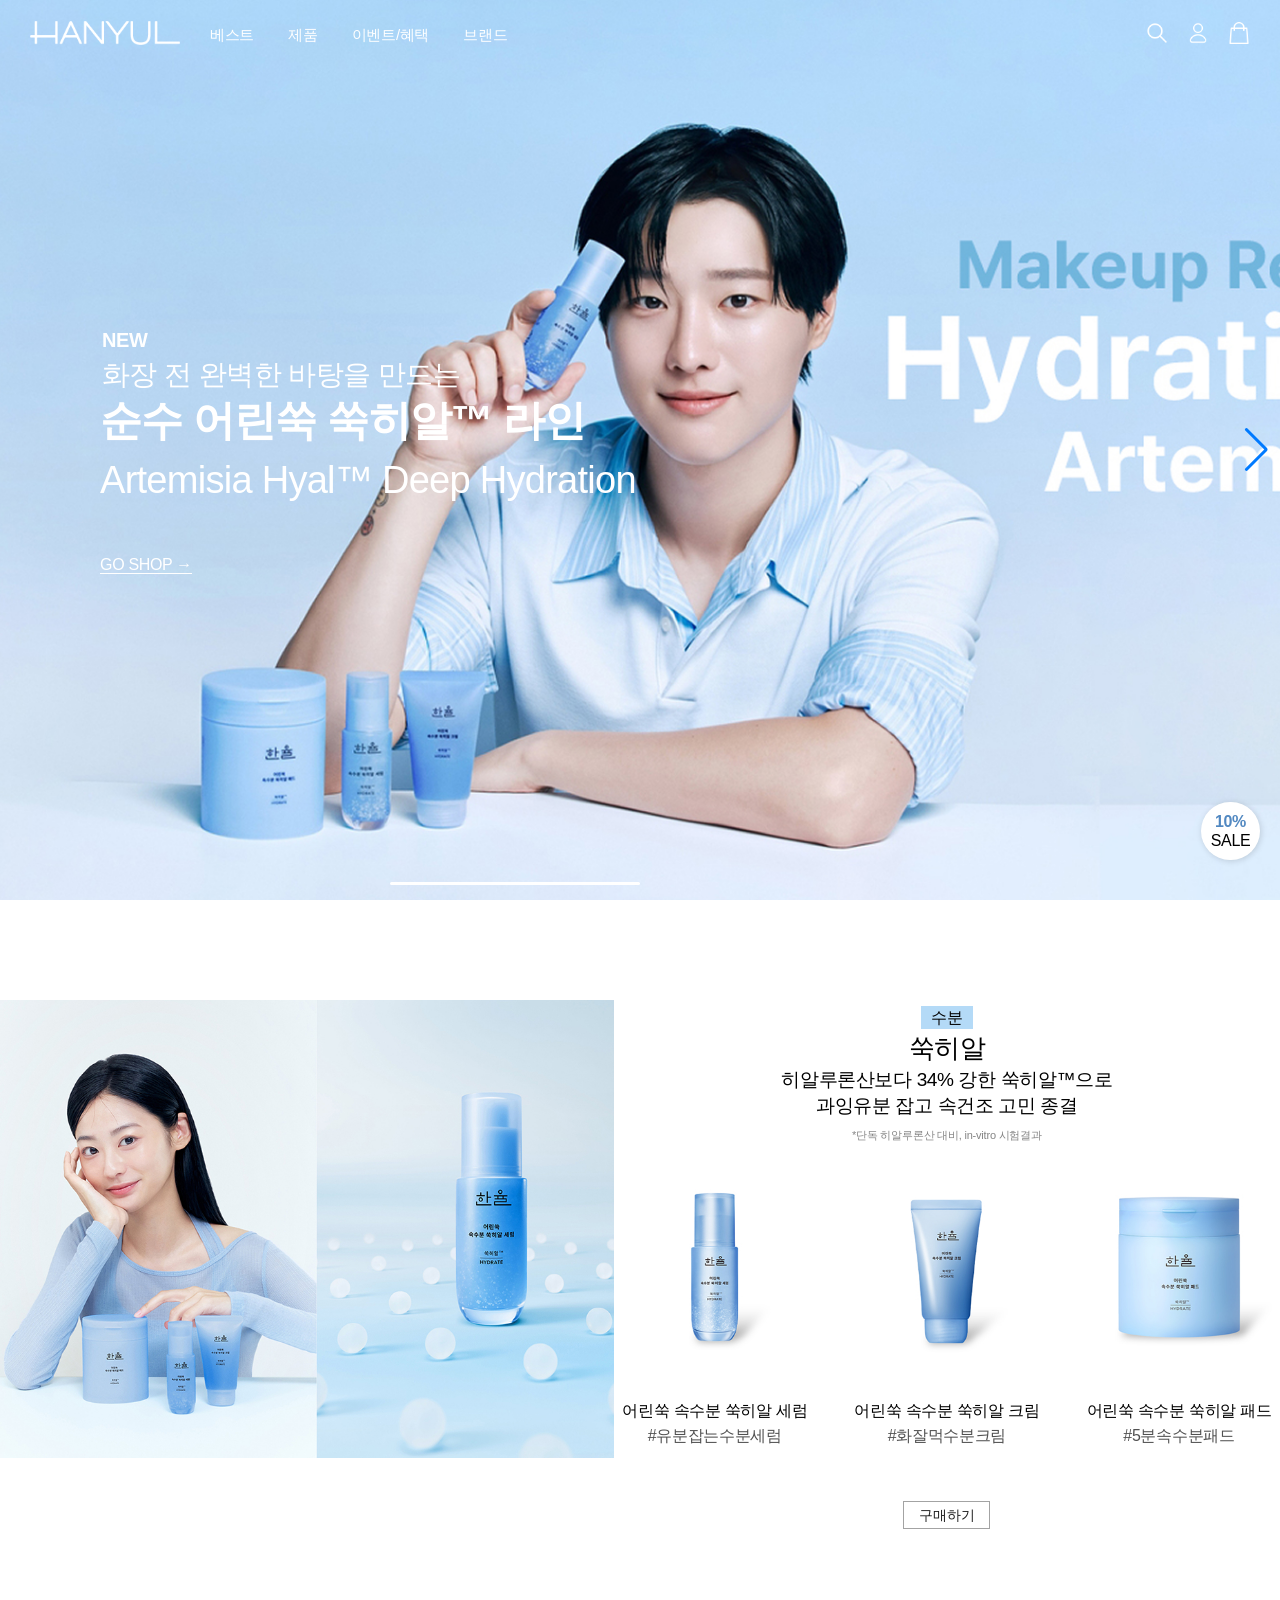
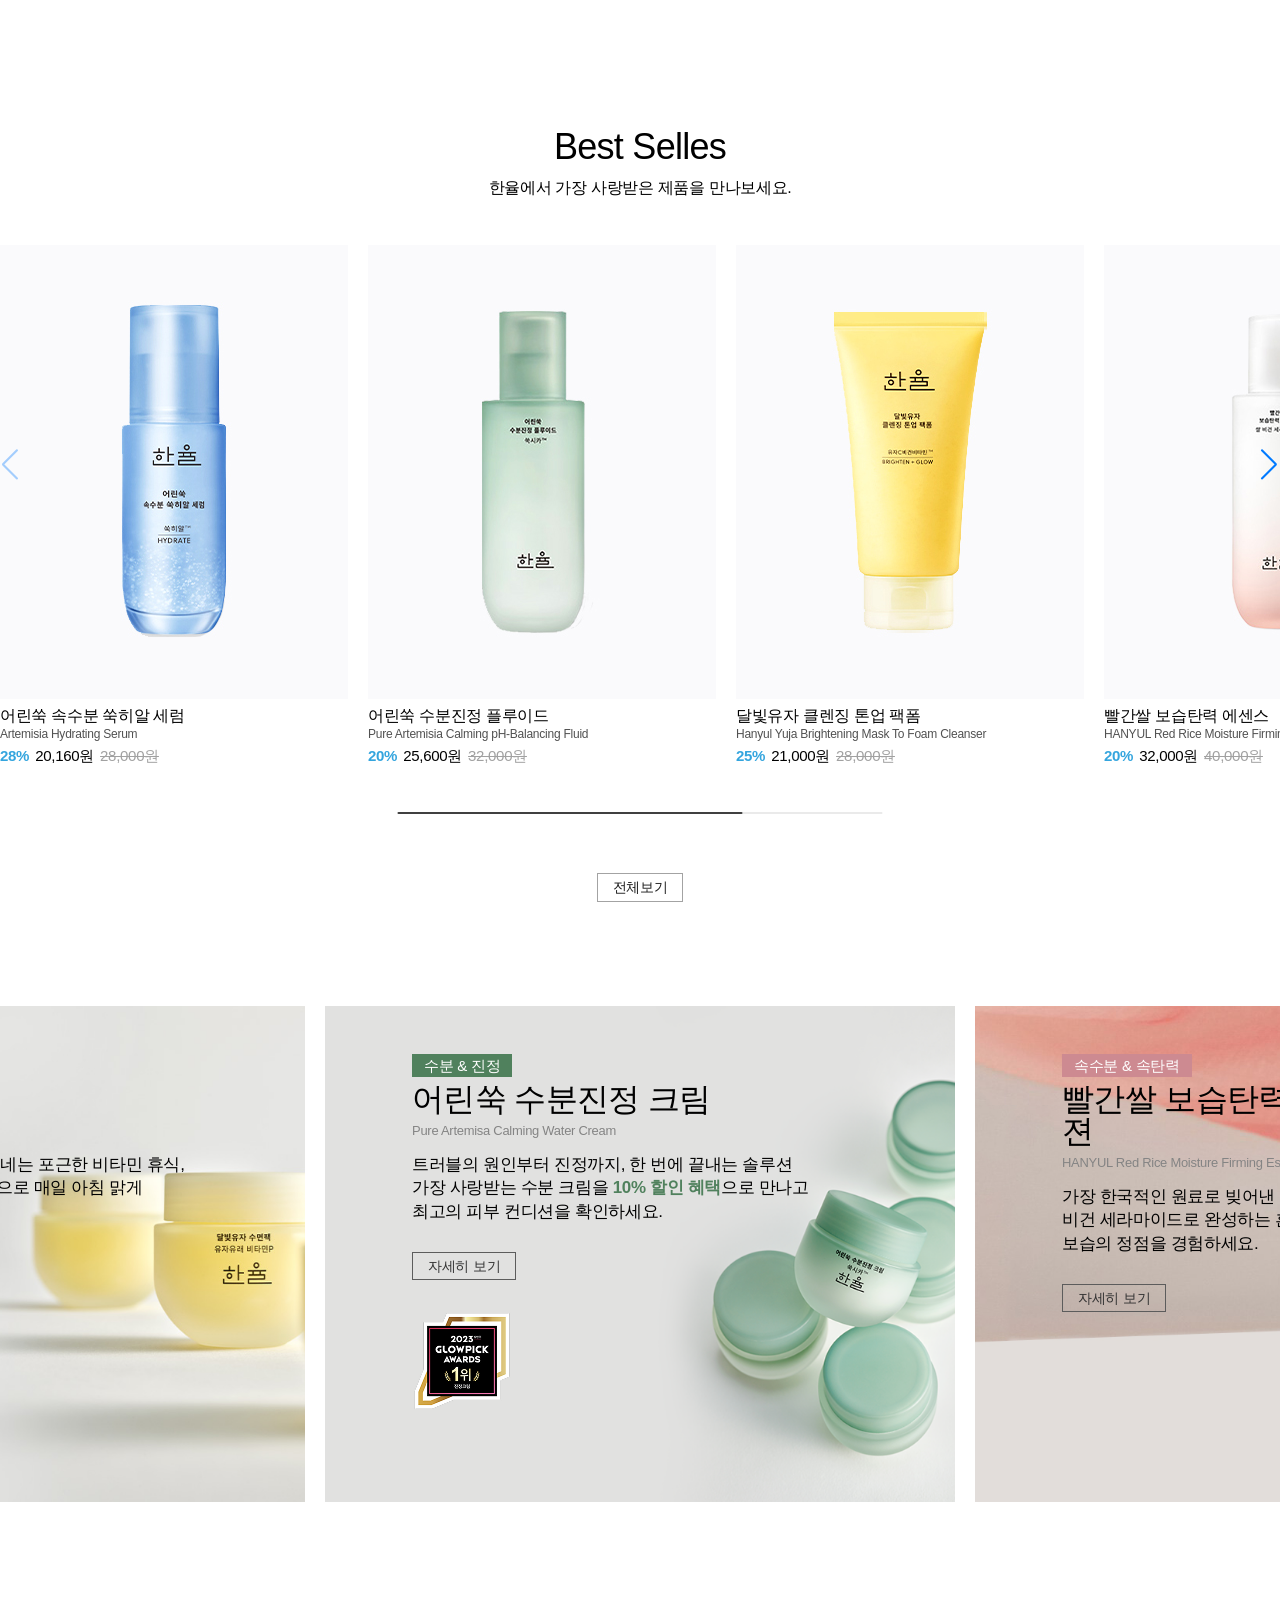
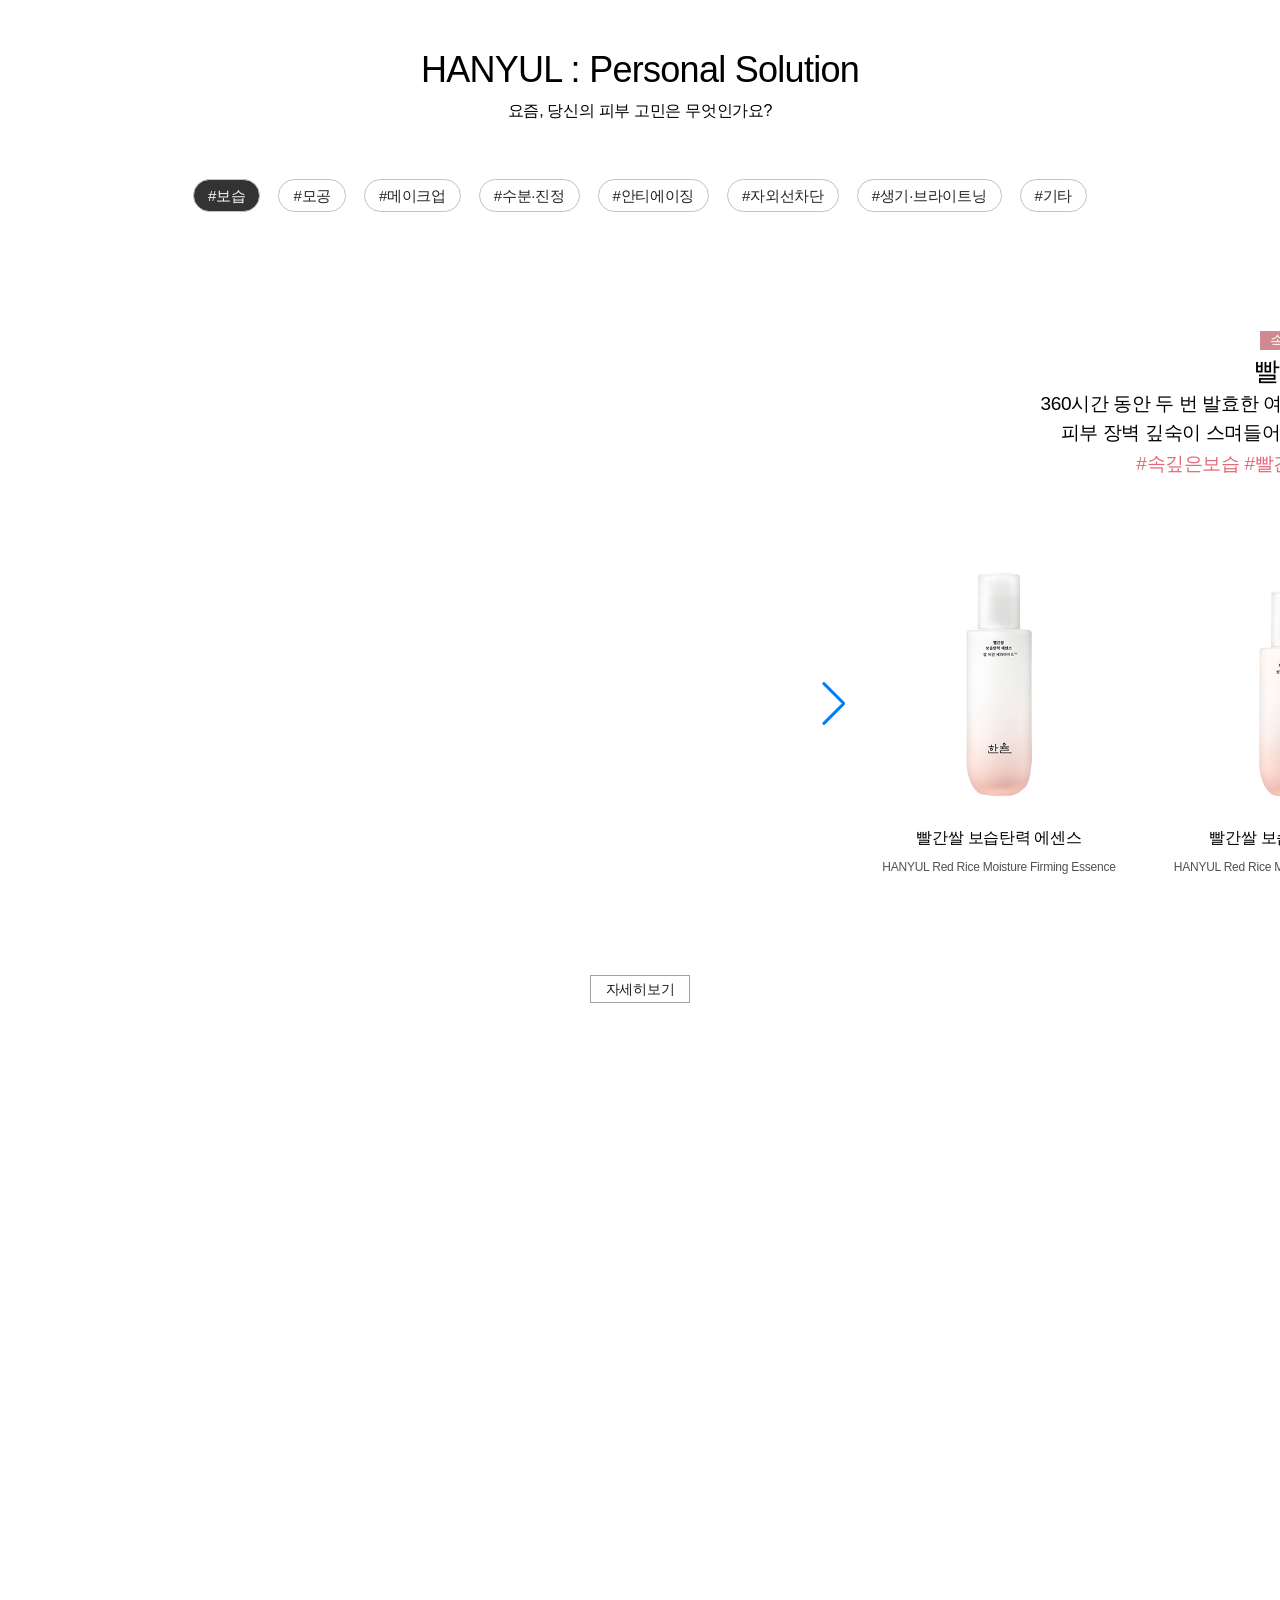
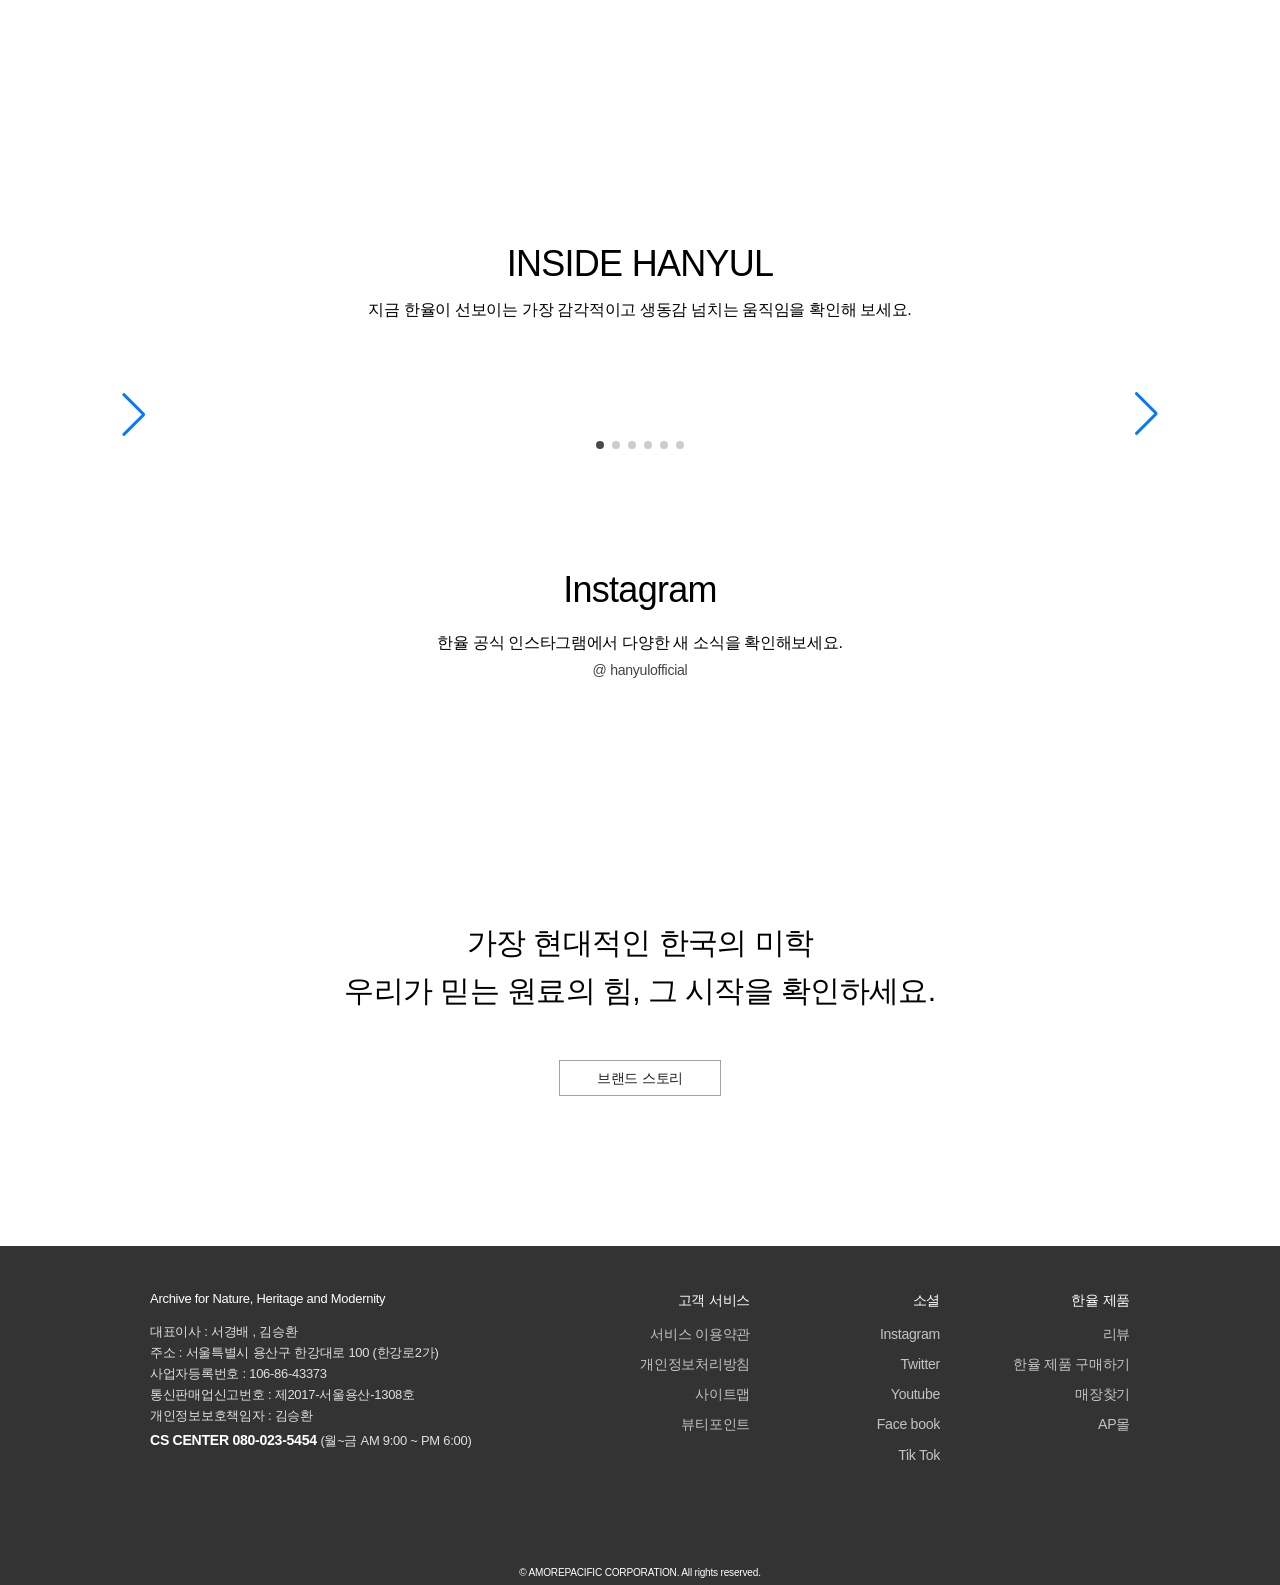
==== commit 0c650884: "." ====
--- a/index.html
+++ b/index.html
@@ -72,6 +72,13 @@
                     </ul>
                     <ul class="sub4">
                         <li>추천상품</li>
+                        <li>
+                            <div class="img_container">
+                                <img src="./images/product/best1.jpg" alt="">
+                                <img src="./images/product/best6.jpg" alt="">
+                                <img src="./images/product/best4.jpg" alt="">
+                            </div>
+                        </li>
                     </ul>
                 </div>
             </div>
@@ -153,10 +160,10 @@
                     </div>
                     <div class="swiper-slide slide2">
                         <div class="text">
-                            <p>NEW</p>
-                            <p>화장 전 완벽한 바탕을 만드는</p>
-                            <h1>순수 어린쑥 쑥히알™ 라인</h1>
-                            <h2>Artemisia Hyal™ Deep Hydration</h2>
+                            <p>BEST</p>
+                            <p>속건조 잡고 트러블 진정까지 해결하는</p>
+                            <h1>어린쑥 수분진정 크림</h1>
+                            <h2>Pure Artemisia Calming Water Cream</h2>
                             <a href="#" class="go_shop">GO SHOP →<img src="#" alt=""></a>
                         </div>
                     </div>
@@ -429,7 +436,7 @@
                 </div>
                 <div class="solution_container pore ">
                     <div class="left_wrap">
-                        <p class="left_img"><img src="./images/common/solution_left_img2.jpg" alt=""></p>
+                        <p class="left_img"><img src="./images/common/solution_left_img3.jpg" alt=""></p>
                     </div>
                     <div class="right_wrap">
                         <dl class="text_box">
--- a/style/common.css
+++ b/style/common.css
@@ -37,9 +37,7 @@
     position: fixed; width: 100%; z-index: 999;
     display: flex; flex-flow: row nowrap;
     justify-content: space-between; align-items: center;
-    height: 69px;
-    padding: 0 30px;
- /*    background-color: yellow; */
+    height: 69px; padding: 0 30px;
 }
 #wrap header #gnb {
     display: flex; flex-flow: row nowrap;
@@ -59,6 +57,9 @@
     display: inline-block; 
     margin-right: 30px;
     padding: 30px 0;
+}
+#wrap header #gnb .menu li:hover a {
+    color: #000; transition: 0.3s;
 }
 #wrap header #gnb .menu li:last-child {margin-right: 0;}
 #wrap header #gnb .menu li a {
--- a/style/index.css
+++ b/style/index.css
@@ -25,7 +25,7 @@
     background-size: cover; background-position: center;
     position: relative;
 }#wrap main .hero_bnr .swiper-wrapper .slide2 {
-    background-image: url(../images/common/hero_bnr1.jpg); height: 100vh; 
+    background-image: url(../images/common/hero_bnr2.jpg); height: 100vh; 
     background-size: cover; background-position: center;
     position: relative;
 }
@@ -71,7 +71,9 @@
     display: flex; flex-flow: column nowrap; text-align: center;
     margin: 0 auto;
 }
-#wrap main .content1 .right_info .text {}
+#wrap main .content1 .right_info .text {
+    position: relative; z-index: 111;
+}
 #wrap main .content1 .right_info .text li {}
 #wrap main .content1 .right_info .text li p {}
 #wrap main .content1 .right_info .text li:nth-child(1) {
@@ -97,13 +99,19 @@
     display: flex; flex-flow: row nowrap; gap: 30px;
 }
 #wrap main .content1 .right_info .item_info .item {}
-#wrap main .content1 .right_info .item_info .item img {width: 100%;}
+#wrap main .content1 .right_info .item_info .item:hover img {
+    scale: 1.07; transition: 0.3s;
+}
+#wrap main .content1 .right_info .item_info .item img {
+    width: 100%; position: relative; z-index: 1;
+}
 #wrap main .content1 .right_info .item_info .item h1 {
-    margin: 6px 0 10px; font-weight: 500; 
+    margin: 6px 0 9px; font-weight: 500;
+    position: relative; z-index: 10;
 }
 #wrap main .content1 .right_info .item_info .item p {
     font-weight: 300; color: #515151;
-    margin-bottom: 66px;
+    margin-bottom: 57px;
 }
 #wrap main .content1 .right_info .buy_btn {
     border: 1px solid #a3a3a3;
@@ -364,6 +372,9 @@
 #wrap main .instagram .img_container a {
     width:calc(100% / 7);
 }
+#wrap main .instagram .img_container a:hover img {
+    scale: 1.04; transition: 0.3s;
+}
 #wrap main .instagram .img_container a img {width: 100%;}
 /* ---------------------------------------8. instagram End----------------------- */
 /* ---------------------------------------9. brandstory Strat----------------------- */
@@ -376,6 +387,7 @@
 #wrap main .brand_story .brand_btn {
     padding: 10px 37px; border: 1px solid #a3a3a3; font-size: 0.88rem; color: #1D1D1D; font-weight: 500;
 }
+#wrap main .brand_story .brand_btn:hover {background-color: #333; transition: 0.25s; color: #fff;}
 /* ---------------------------------------9. brandstory End----------------------- */
 /* =======================================footer start====================== */
 #wrap footer {
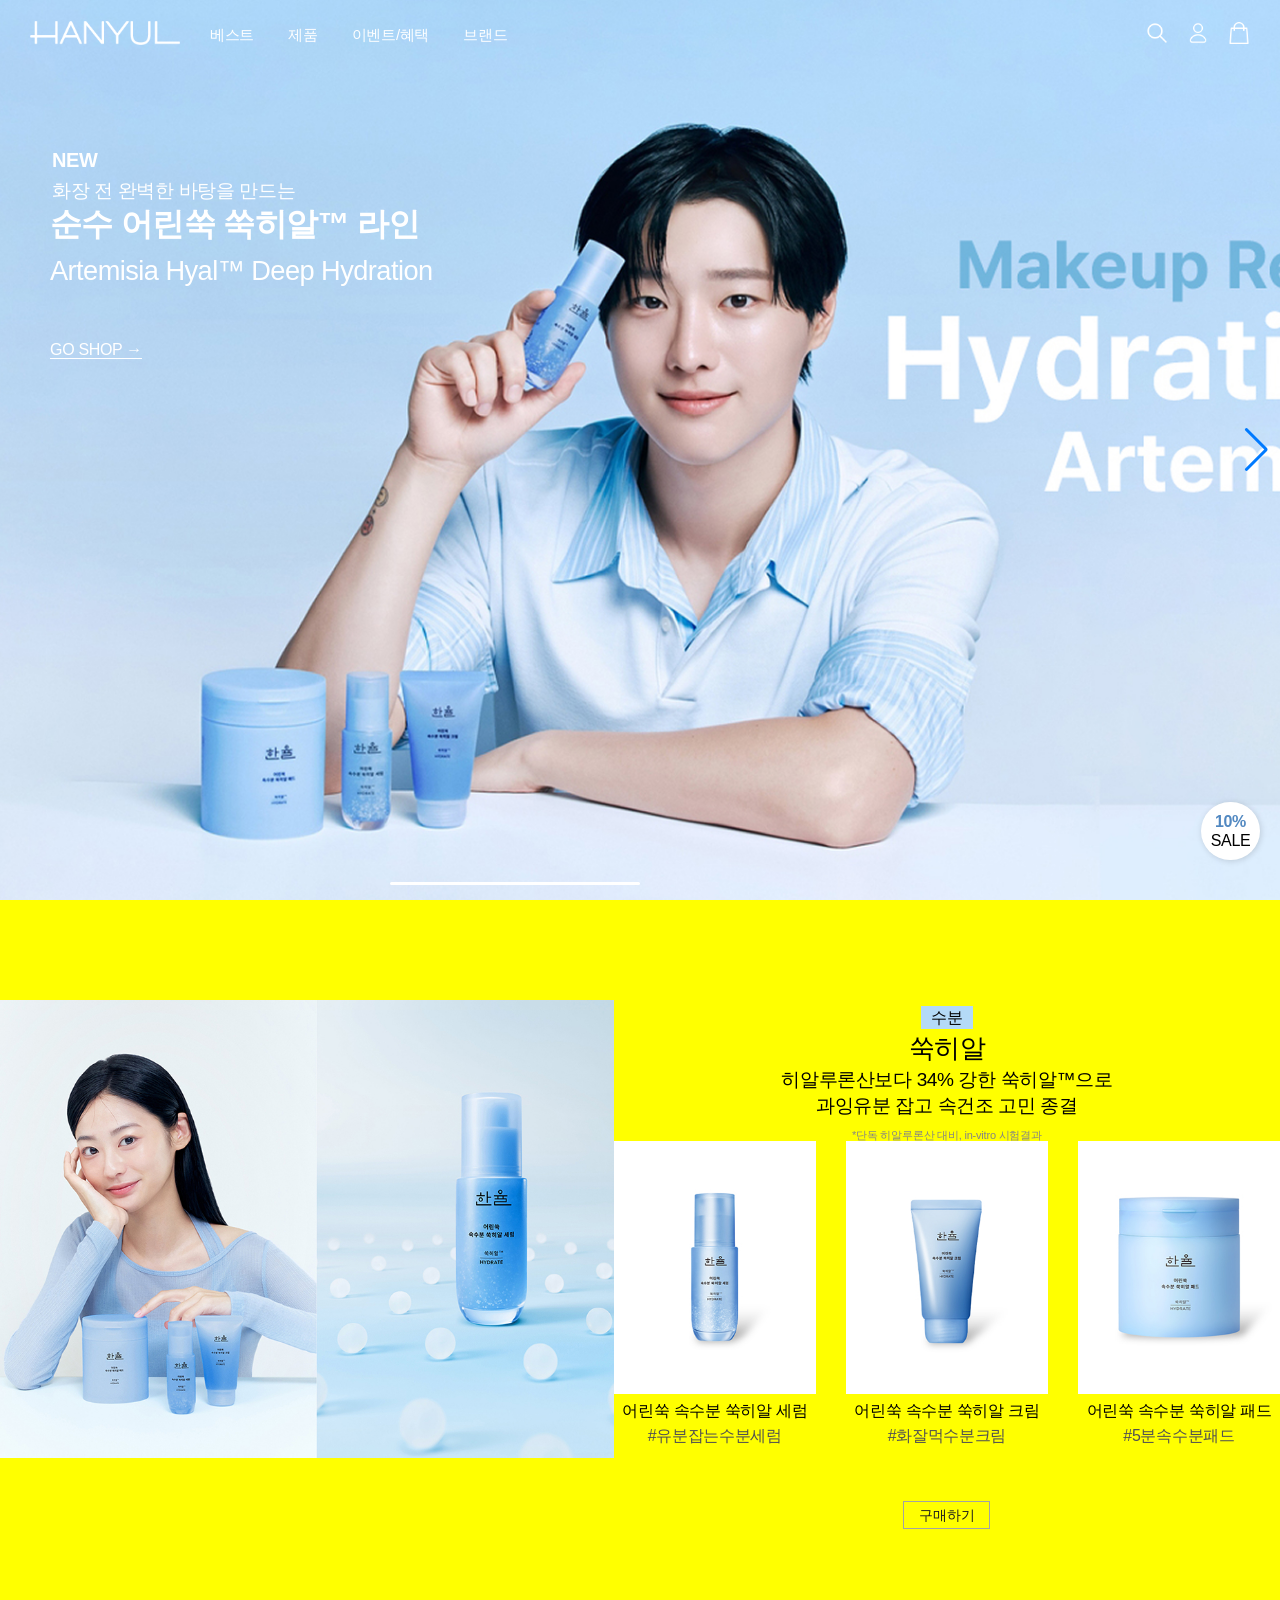
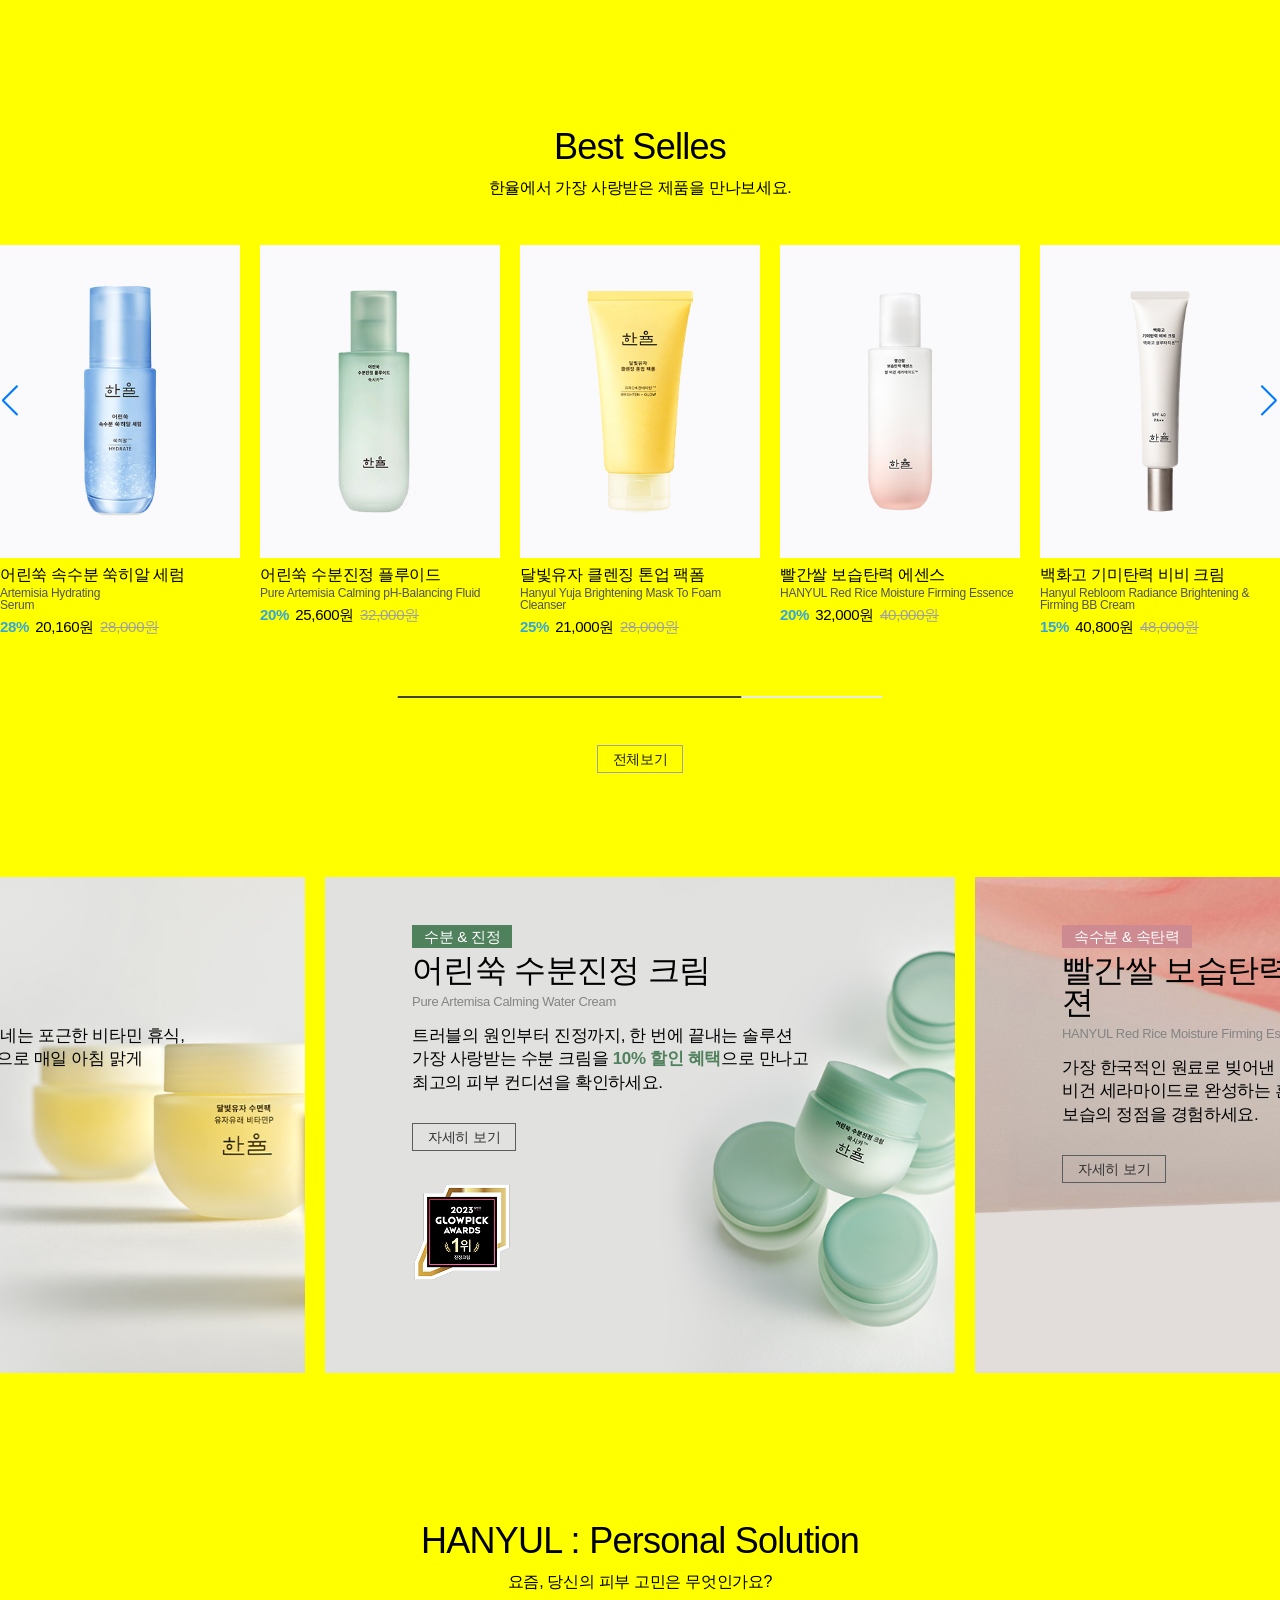
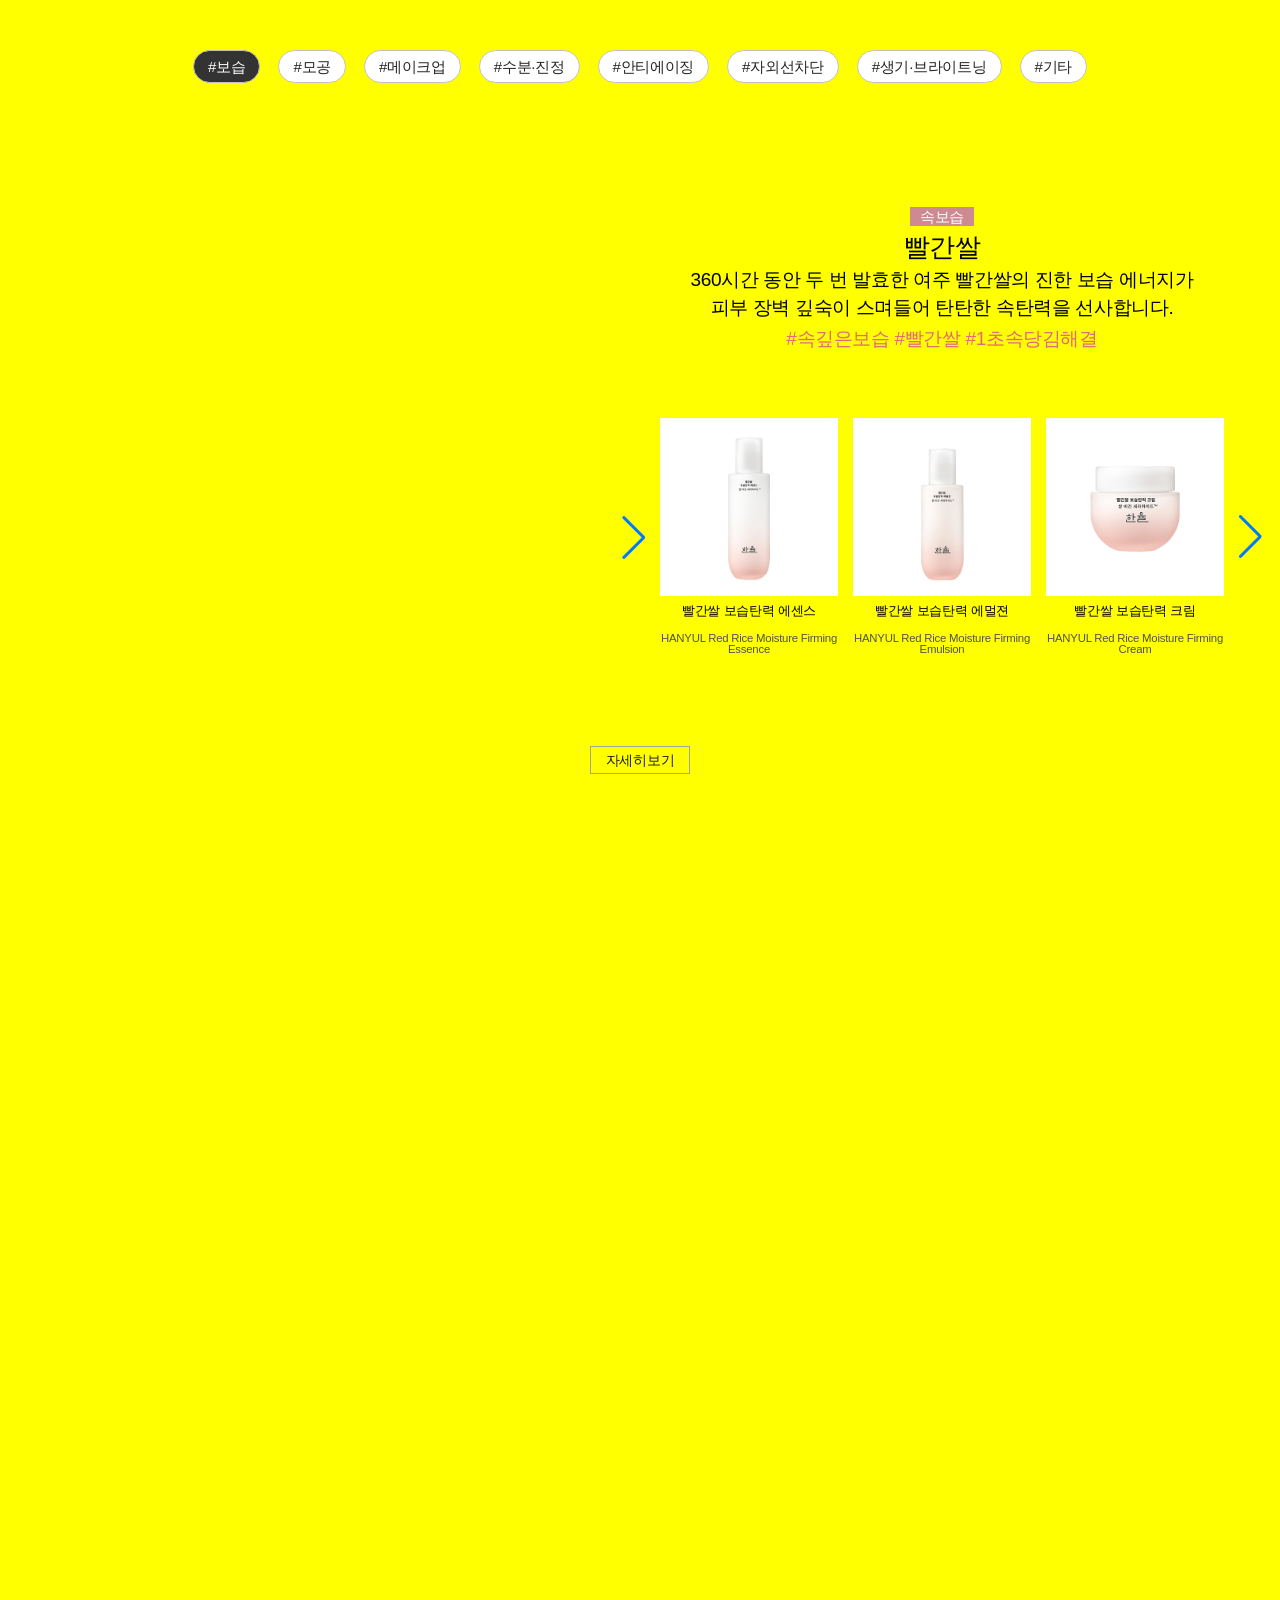
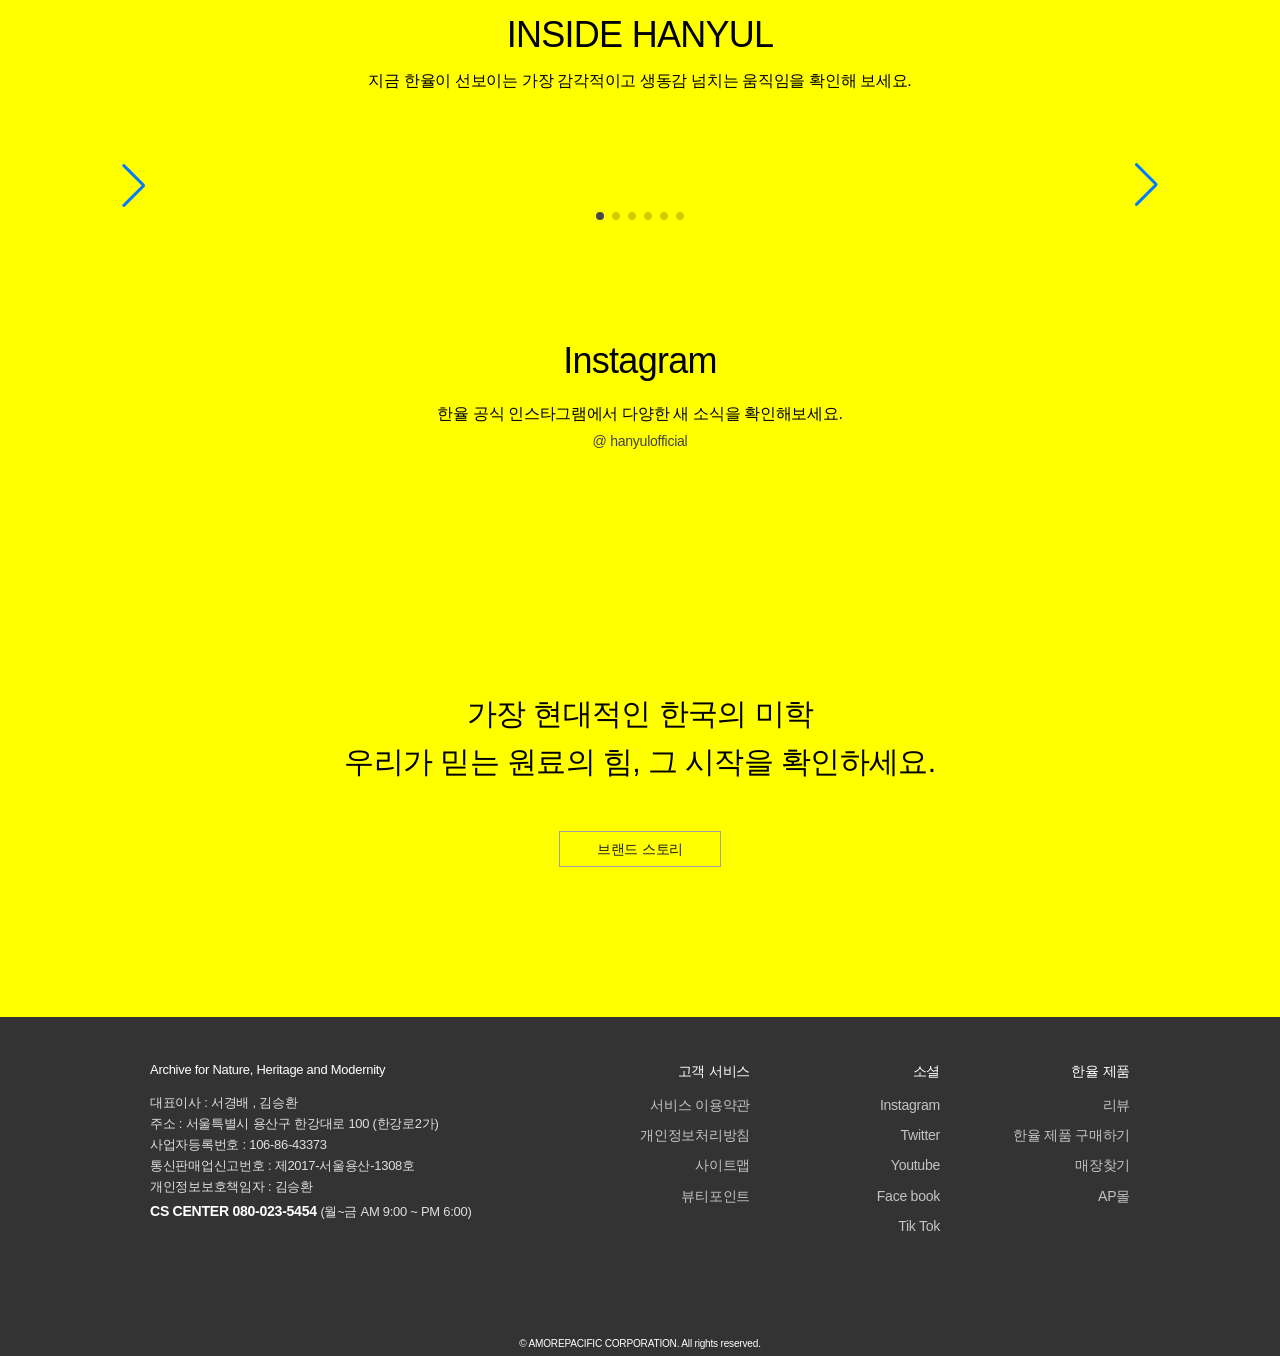
==== commit 9bf050be: "반응형" ====
--- a/index.html
+++ b/index.html
@@ -3,6 +3,7 @@
 <head>
     <meta charset="UTF-8">
     <meta name="viewport" content="width=device-width, initial-scale=1.0">
+    <link rel="shortcut icon" href="./images/common/favacon_hanyul.png" type="image/x-icon">
     <title>한국의 이로움으로 전하는 균형 잡힌 아름다움 | 한율</title>
         <link rel="stylesheet" href="https://unpkg.com/swiper/swiper-bundle.css">
         <link rel="stylesheet" href="https://unpkg.com/swiper/swiper-bundle.min.css">
@@ -209,7 +210,7 @@
                             <a href="#">
                                 <img src="./images/product/best1.jpg" alt="">
                                 <h2>어린쑥 속수분 쑥히알 세럼</h2>
-                                <p>Artemisia Hydrating Serum</p>
+                                <p>Artemisia Hydrating<br> Serum</p>
                                 <ul class="price">
                                     <li><p>28%</p></li>
                                     <li><p>20,160원</p></li>
--- a/style/common.css
+++ b/style/common.css
@@ -39,6 +39,9 @@
     justify-content: space-between; align-items: center;
     height: 69px; padding: 0 30px;
 }
+#wrap header.scroll {
+    background: rgba(0,0,0,0.1); transition: 0.3s;
+}
 #wrap header #gnb {
     display: flex; flex-flow: row nowrap;
     justify-content: center; align-items: center;
--- a/style/index.css
+++ b/style/index.css
@@ -65,7 +65,9 @@
     padding: 100px 0;
     display: flex; flex-flow: row nowrap;
 }
-#wrap main .content1 .left_photo {width: 890px;}
+#wrap main .content1 .left_photo {
+    width: 890px; position: relative; z-index: 2;
+}
 #wrap main .content1 .left_photo img {width: 100%;}
 #wrap main .content1 .right_info {
     display: flex; flex-flow: column nowrap; text-align: center;
@@ -289,7 +291,7 @@
     margin-top: 60px; position: relative;
 }
 #wrap main .Solution .solution_container .right_wrap .item_box .solution_swiper2,
-#wrap main .Solution .solution_container .right_wrap .item_box .swiper {width: 864px;}
+#wrap main .Solution .solution_container .right_wrap .item_box .swiper {width: 864px;} 
 #wrap main .Solution .solution_container .right_wrap .item_box .solution_swiper .swiper-wrapper {}
 #wrap main .Solution .solution_container .right_wrap .item_box .solution_swiper .swiper-wrapper .swiper-slide {}
 #wrap main .Solution .solution_container .right_wrap .item_box .solution_swiper .swiper-wrapper .swiper-slide a {
--- a/style/responsive.css
+++ b/style/responsive.css
@@ -0,0 +1,114 @@
+@media screen and (max-width:1680px) {
+    #wrap {background-color: yellowgreen;}
+    /* 히어로배너 */
+    #wrap main .hero_bnr .swiper-wrapper .swiper-slide .text {
+        position: absolute; left: 50px; top: 150px;
+    }
+    #wrap main .hero_bnr .swiper-wrapper .swiper-slide .text p {
+        font-size: 1.3rem; font-weight: 500;
+    }
+    #wrap main .hero_bnr .swiper-wrapper .swiper-slide .text h1 {
+        font-size: 2.3rem; font-weight: 600;
+    }
+    #wrap main .hero_bnr .swiper-wrapper .swiper-slide .text h2 {
+        font-size: 2.1rem; font-weight: 200;
+    }
+    /*================================================================================== 솔루션 */
+    #wrap main .Solution .solution_container .left_wrap .left_img {
+        width: 614px; height: 573px; overflow: hidden; 
+        border-radius: 1px;
+    }
+    #wrap main .Solution .solution_container .right_wrap .item_box .swiper {width: 664px;} 
+    #wrap main .Solution .solution_container .left_wrap .left_img {width: 514px; height: 513px;}
+    #wrap main .Solution .solution_container .right_wrap .item_box .swiper .swiper-wrapper .swiper-slide a h1 {font-size: 0.91rem;}
+    #wrap main .Solution .solution_container .right_wrap .item_box .swiper .swiper-wrapper .swiper-slide a p {font-size: 0.78rem;}
+}
+
+
+
+
+@media screen and (max-width:1440px) {
+    #wrap {background-color: yellow;}
+    #wrap main .hero_bnr .swiper-wrapper .swiper-slide .text {
+        position: absolute; left: 50px; top: 150px;
+    }
+    #wrap main .hero_bnr .swiper-wrapper .swiper-slide .text p {
+        font-size: 1.2rem; font-weight: 500;
+    }
+    #wrap main .hero_bnr .swiper-wrapper .swiper-slide .text h1 {
+        font-size: 2.0rem; font-weight: 600;
+    }
+    #wrap main .hero_bnr .swiper-wrapper .swiper-slide .text h2 {
+        font-size: 1.7rem; font-weight: 200;
+    }
+    /*================================================================================== 베스트 */
+    #wrap main .best_sellers .best {width:100%;}
+    /*================================================================================== 솔루션 */
+    #wrap main .Solution .solution_container .right_wrap .item_box .swiper {width: 564px;} 
+    #wrap main .Solution .solution_container .left_wrap .left_img {width: 414px; height: 473px;}
+    #wrap main .Solution .solution_container .right_wrap .item_box .swiper .swiper-wrapper .swiper-slide a h1 {font-size: 0.81rem;}
+    #wrap main .Solution .solution_container .right_wrap .item_box .swiper .swiper-wrapper .swiper-slide a p {font-size: 0.71rem;}
+}
+
+
+
+
+@media screen and (max-width:1024px) {
+    #wrap {background-color: red;}
+    /*================================================================================== 히어로배너 */
+    #wrap main .hero_bnr .swiper-wrapper .swiper-slide .text {
+        position: absolute; left: 50px; top: 150px;
+    }
+    #wrap main .hero_bnr .swiper-wrapper .swiper-slide .text p {
+        font-size: 1.1rem; font-weight: 500;
+    }
+    #wrap main .hero_bnr .swiper-wrapper .swiper-slide .text h1 {
+        font-size: 1.7rem; font-weight: 600;
+    }
+    #wrap main .hero_bnr .swiper-wrapper .swiper-slide .text h2 {
+        font-size: 1.2rem; font-weight: 200;
+    }
+    /*================================================================================== 콘텐츠1 */
+    #wrap main .content1 {flex-flow: column nowrap;}
+    #wrap main .content1 .left_photo {width: 100%; margin-bottom: 20px;}
+    #wrap main .content1 .right_info .text li:nth-child(2) p {font-size: 1.4rem;}
+    #wrap main .content1 .right_info .text li:nth-child(3) p {font-size: 1.1rem;}
+    #wrap main .content1 .right_info .text li:nth-child(4) p {margin-bottom: 20px;}
+    #wrap main .content1 .right_info .item_info {gap: 10px; padding: 0 15px;}
+    #wrap main .content1 .right_info .item_info .item h1 {font-size: 0.81rem;}
+    #wrap main .content1 .right_info .item_info .item p {font-size: 0.81rem;}
+    /*================================================================================== 베스트 */
+    #wrap main .best_sellers .best {width:100%;}
+    #wrap main .best_sellers h1 {font-size: 1.7rem; padding: 50px 0 0;} /* 제목 사이즈 */
+    #wrap main .best_sellers > p {font-size: 0.88rem;}
+    #wrap main .best_sellers .best .swiper-wrapper .swiper-slide {padding: 0 5px;}
+    #wrap main .best_sellers .best .swiper-wrapper .swiper-slide a h2 {font-size: 0.79rem;}
+    #wrap main .best_sellers .best .swiper-wrapper .swiper-slide a > p {font-size: 0.66rem;}
+    #wrap main .best_sellers .best .swiper-wrapper .swiper-slide a .price {margin-bottom: 90px;}
+    #wrap main .best_sellers .best .swiper-wrapper .swiper-slide a .price li p {font-size: 0.81rem;}
+    #wrap main .best_sellers .best .swiper-wrapper .swiper-slide a .price li:nth-child(2) p {font-size: 0.81rem;}
+    #wrap main .best_sellers .best .swiper-wrapper .swiper-slide a .price li:nth-child(3) p {font-size: 0.78rem;}
+    #wrap main .best_sellers .bar {width: 300px;}
+    #wrap main .best_sellers .prev,
+    #wrap main .best_sellers .next {transform: scale(0.45); top: 45%;}
+    #wrap main .best_sellers .prev {left: -10px;}
+    #wrap main .best_sellers .next {right: -10px;}
+      /*================================================================================== 광고 */
+    #wrap main .advertise .advertise_bnr .swiper-wrapper .swiper-slide {}
+    #wrap main .advertise .advertise_bnr .swiper-wrapper .swiper-slide .text_box {padding: 88px 47px 0;}
+    #wrap main .advertise .advertise_bnr .swiper-wrapper .swiper-slide .text_box li h1 {font-size: 1.3rem;}
+    #wrap main .advertise .advertise_bnr .swiper-wrapper .swiper-slide .text_box li:nth-child(4) p {font-size: 0.91rem;}
+    #wrap main .advertise .advertise_bnr .swiper-wrapper .swiper-slide .text_box .more_btn {font-size: 0.81rem; padding: 6px 10px;}
+    /*================================================================================== 솔루션 */
+    #wrap main .Solution h1 {font-size: 1.7rem;}
+    #wrap main .Solution p {font-size: 0.88rem;}
+    #wrap main .Solution .type_box {flex-flow: row wrap; padding-bottom: 30px; gap: 15px;}
+    #wrap main .Solution .type_box li a {font-size: 0.81rem; padding: 8px 15px;}
+    #wrap main .Solution .solution_container {flex-flow: column wrap; gap: 0; padding: 50px 196px 0px; }
+    #wrap main .Solution .solution_container .right_wrap .item_box .swiper {width: 564px;} 
+    #wrap main .Solution .solution_container .left_wrap .left_img {width: 564px; height: 273px;}
+    #wrap main .Solution .solution_container .right_wrap .item_box .swiper .swiper-wrapper .swiper-slide a h1 {font-size: 0.81rem;}
+    #wrap main .Solution .solution_container .right_wrap .item_box .swiper .swiper-wrapper .swiper-slide a p {font-size: 0.71rem;}
+    #wrap main .Solution .solution_container .right_wrap .text_box dd:nth-child(3) {font-size: 1rem;}
+    #wrap main .Solution .solution_container .right_wrap .text_box dd:nth-child(4) {font-size: 1rem;}
+}
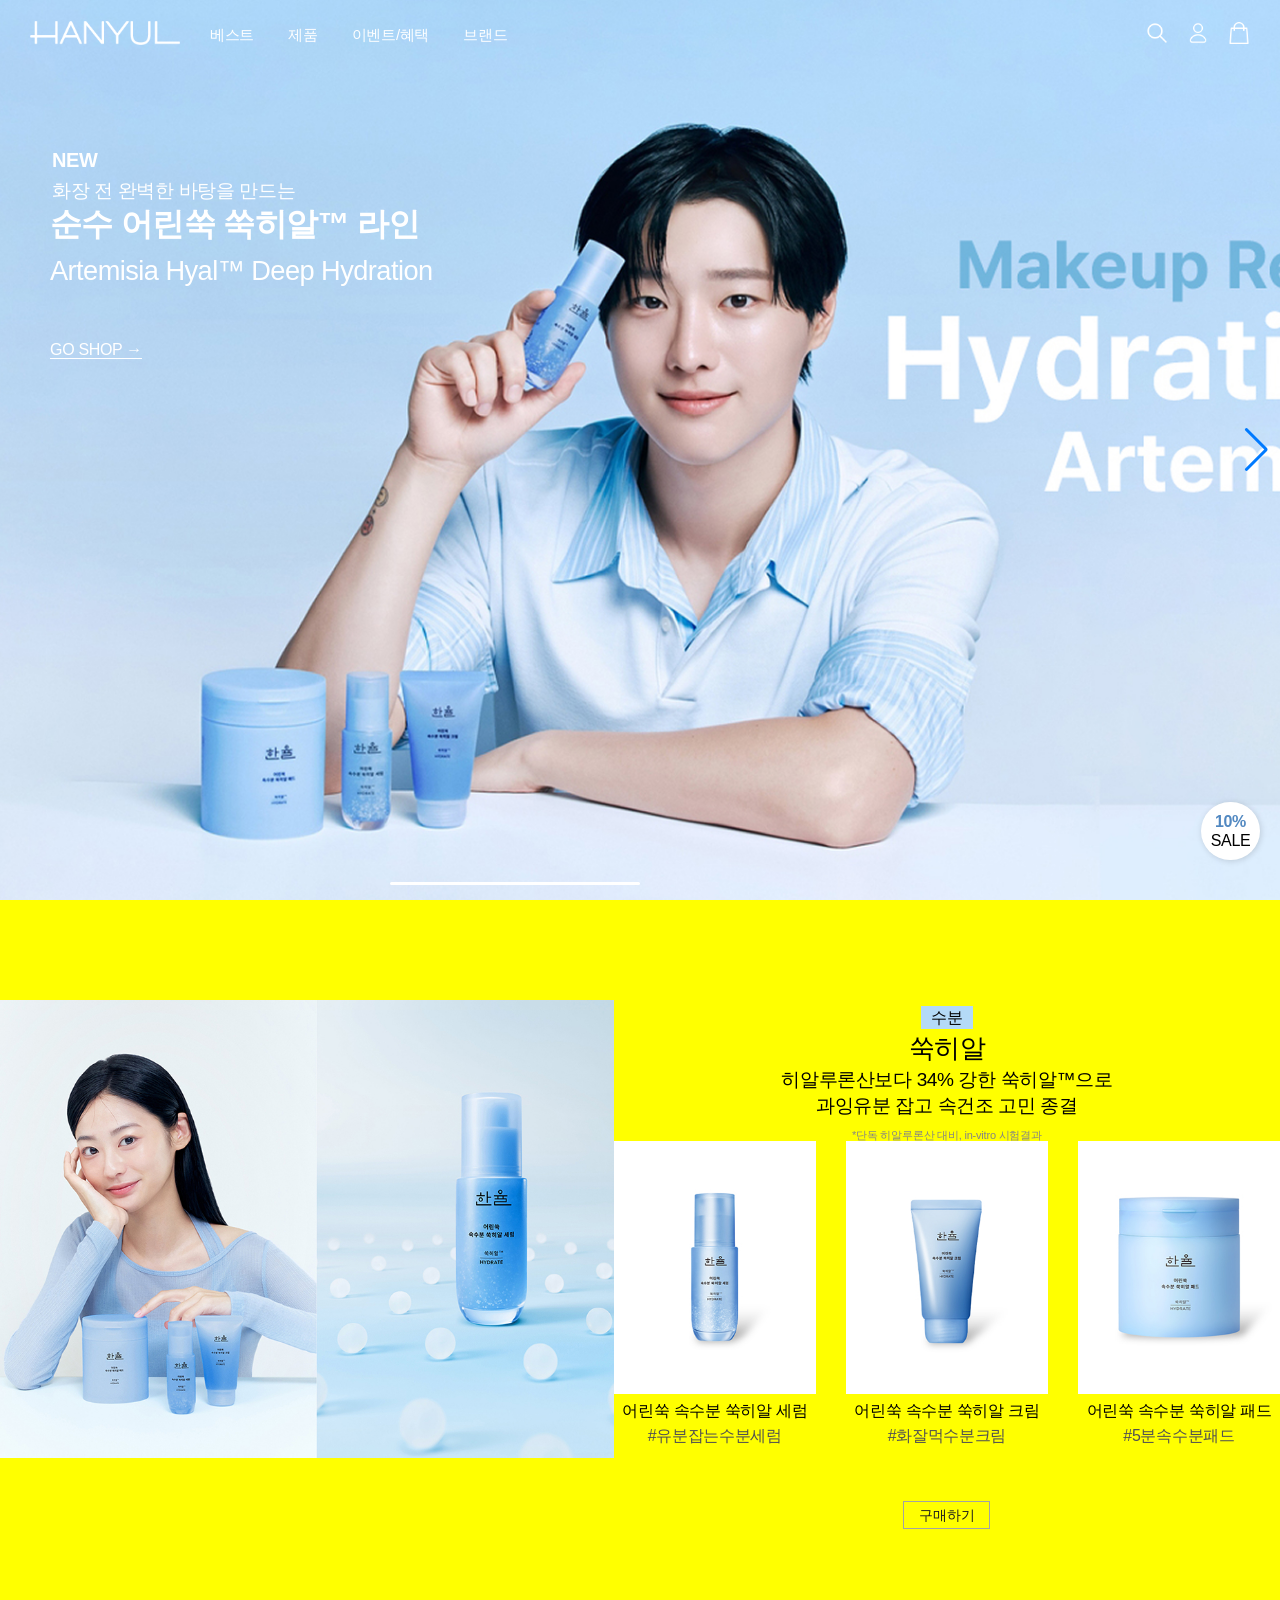
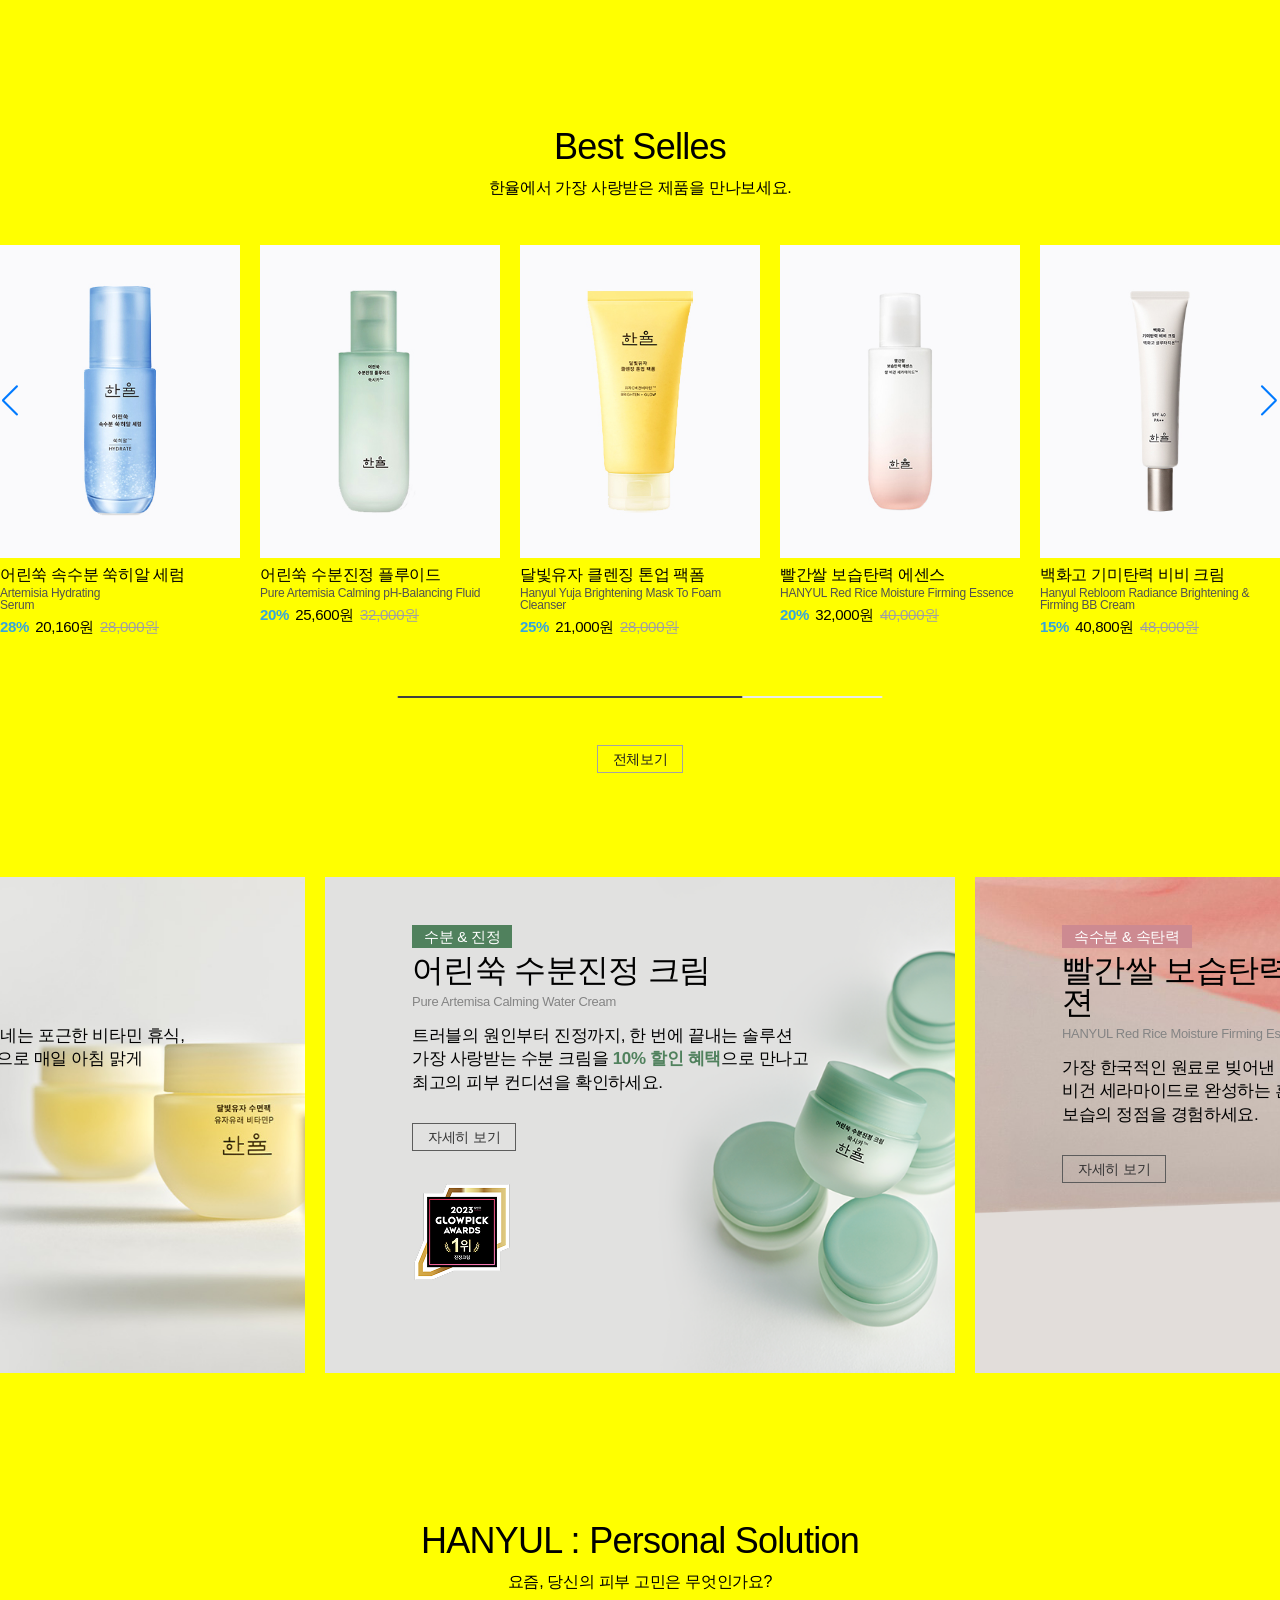
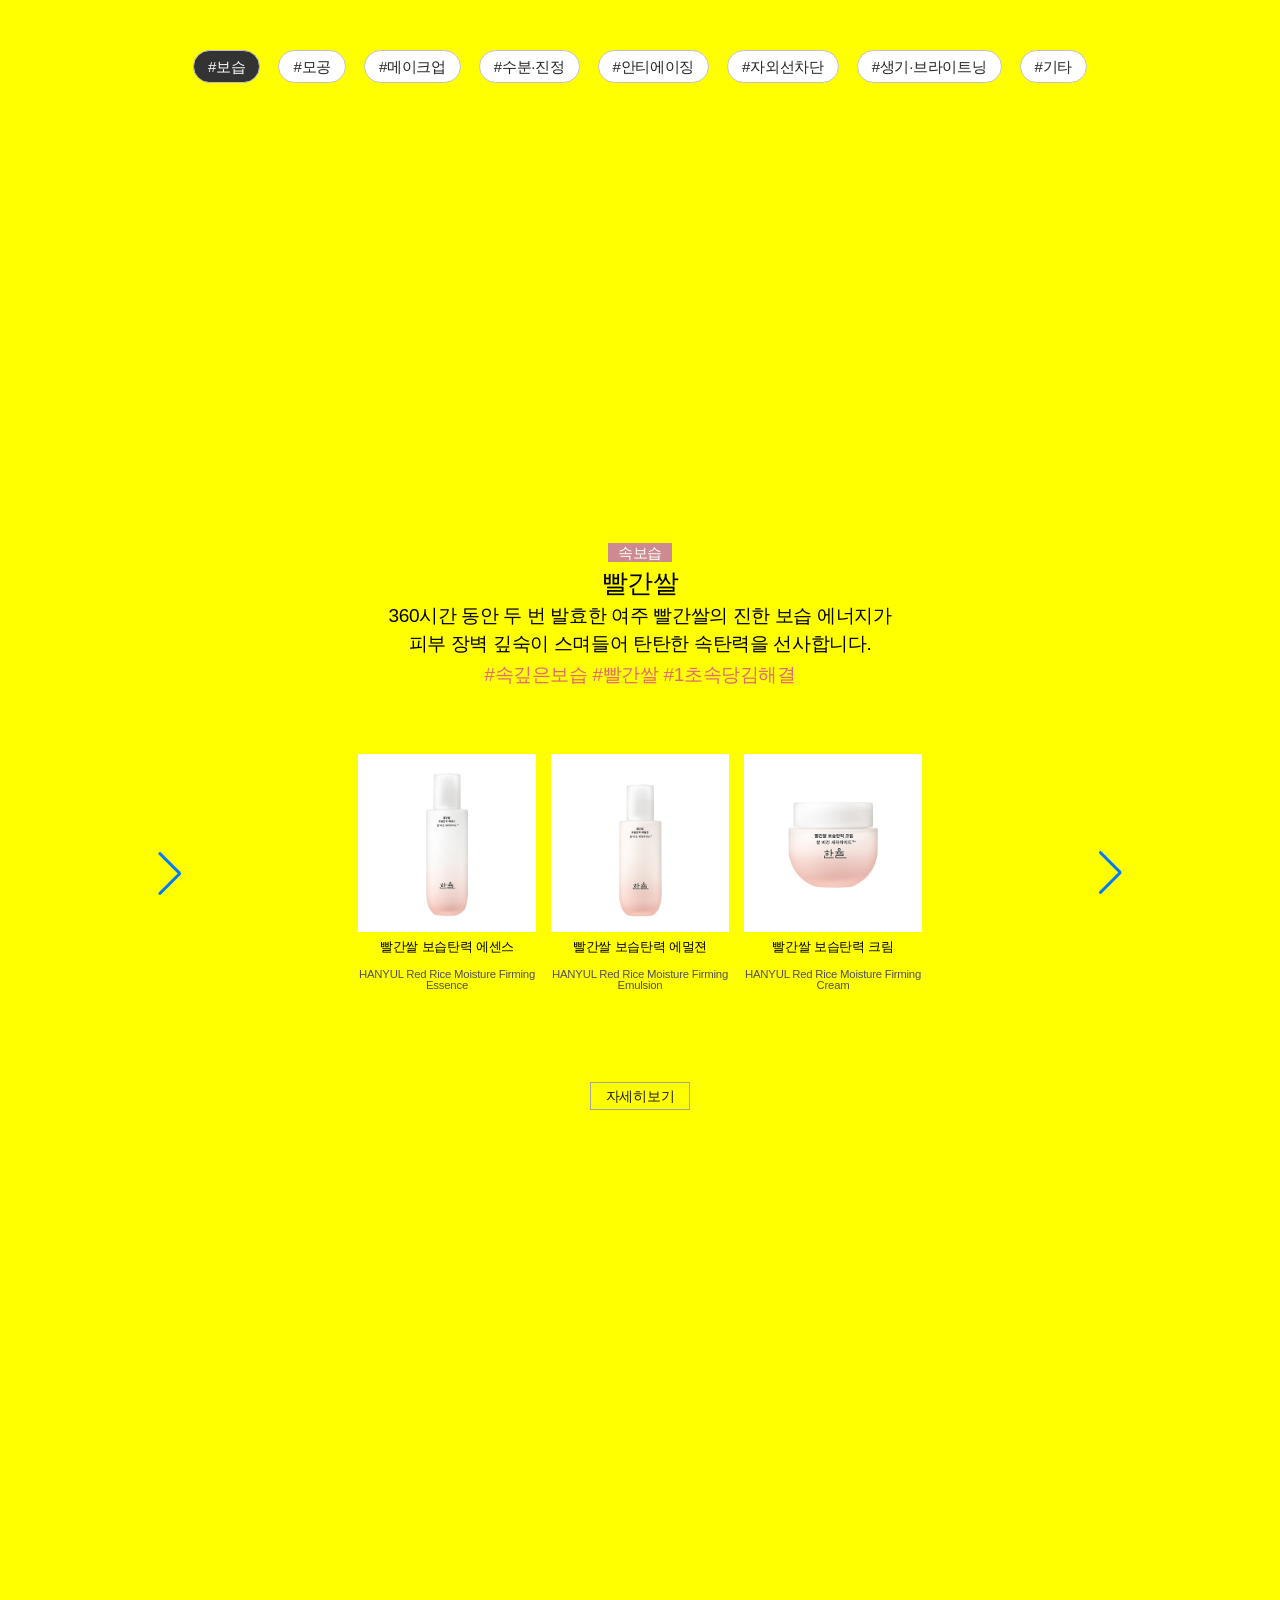
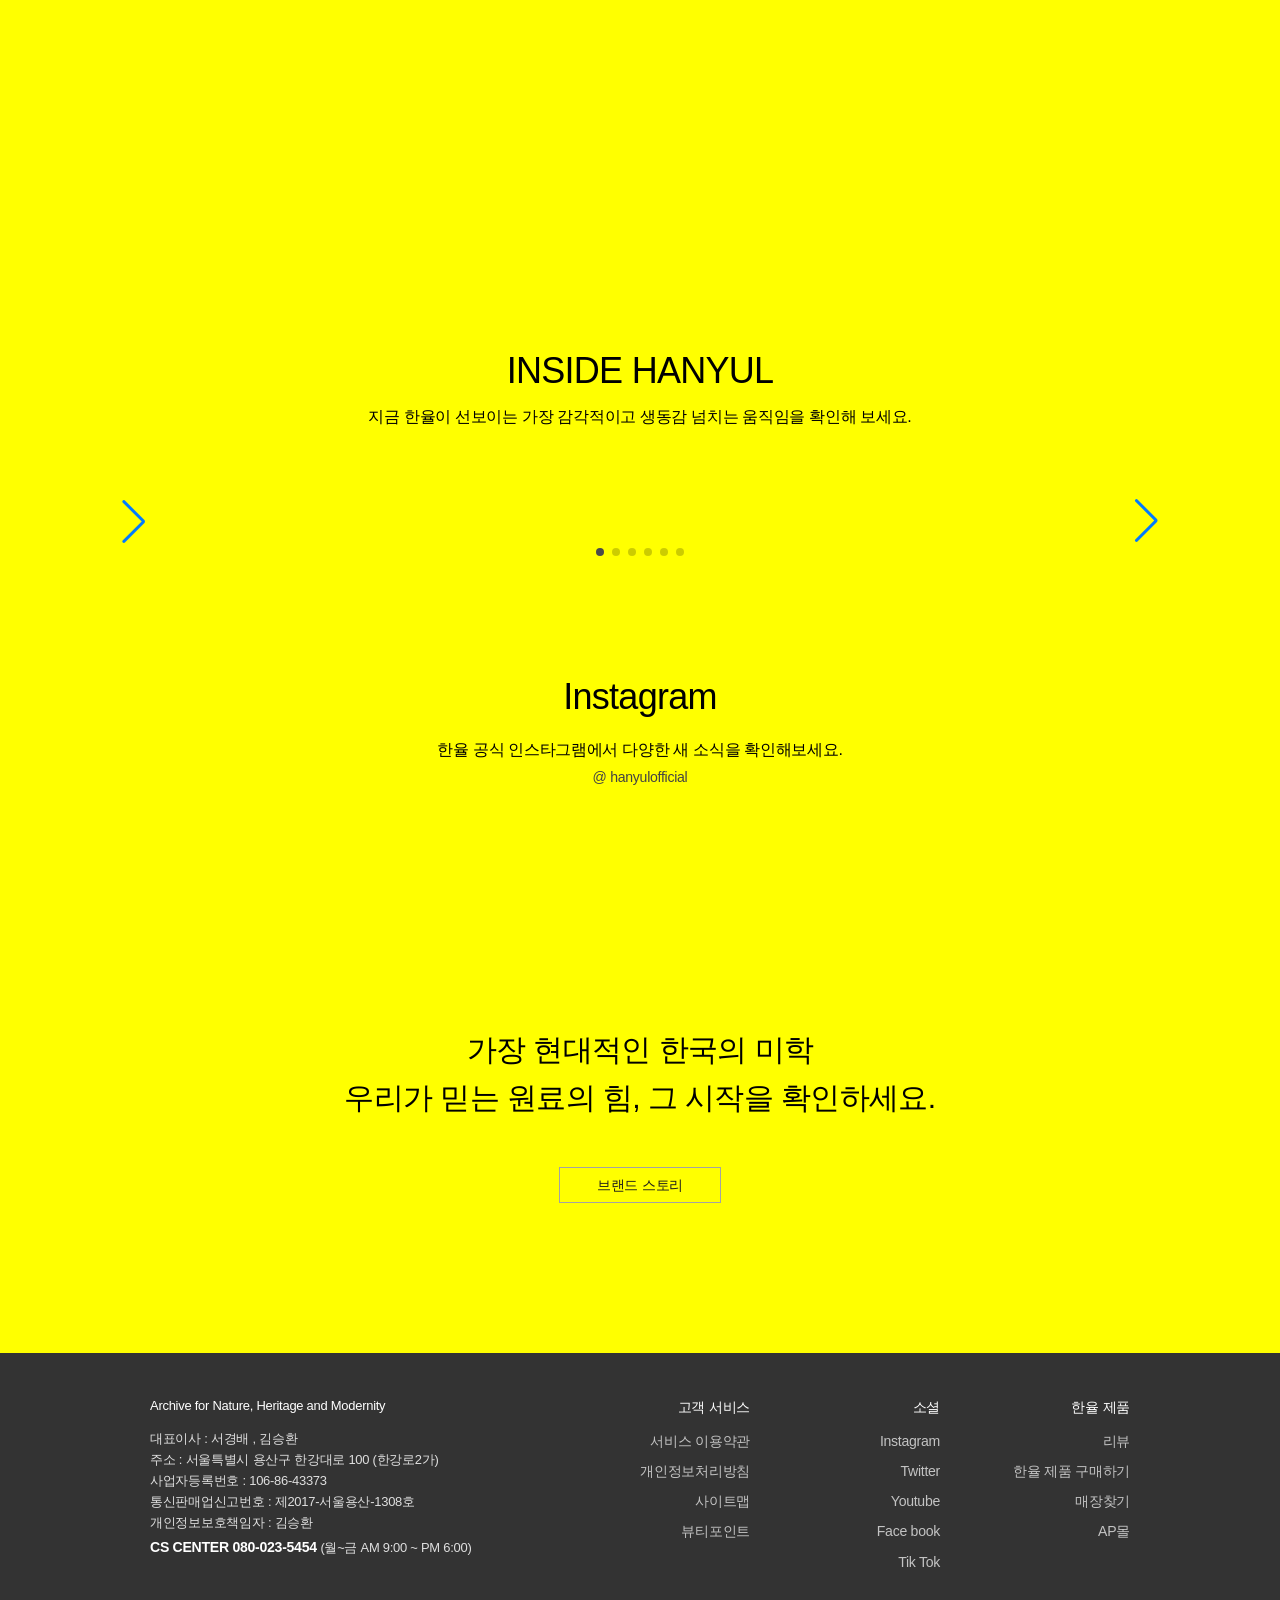
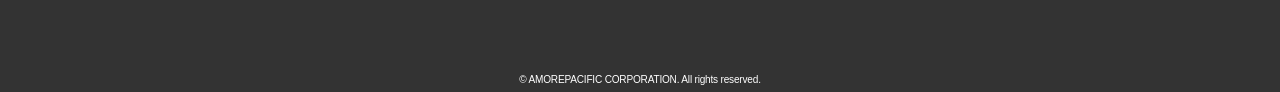
==== commit 15b1d489: "리드미참조" ====
--- a/index.html
+++ b/index.html
@@ -443,7 +443,7 @@
                         <dl class="text_box">
                             <dt>모공수축</dt>
                             <dd>부들밤</dd>
-                            <dd>충남 부여에서 온 무농약 밤 껍질의 힘, 그리고 과학적으로 입증된 모공 솔루션.<br>당신의 모공 고민을 잊게 할 '부들밤'으로 매일 아침 더 탄탄해진 피부를 만나보세요.</dd>
+                            <dd>충남 부여에서 온 밤 껍질의 힘, 그리고 과학적으로 입증된 모공 솔루션.<br>모공 고민을 잊게 할 부들밤으로 매일 더 탄탄해진 피부를 만나보세요.</dd>
                             <dd>#빈틈없는모공수축 #부들밤껍질 #1초모공순삭</dd>
                         </dl>
                         <div class="item_box">
--- a/style/responsive.css
+++ b/style/responsive.css
@@ -44,8 +44,9 @@
     /*================================================================================== 베스트 */
     #wrap main .best_sellers .best {width:100%;}
     /*================================================================================== 솔루션 */
+        #wrap main .Solution .solution_container {flex-flow: column wrap; gap: 0;}
     #wrap main .Solution .solution_container .right_wrap .item_box .swiper {width: 564px;} 
-    #wrap main .Solution .solution_container .left_wrap .left_img {width: 414px; height: 473px;}
+    #wrap main .Solution .solution_container .left_wrap .left_img {width: 100%; height: 300px; }
     #wrap main .Solution .solution_container .right_wrap .item_box .swiper .swiper-wrapper .swiper-slide a h1 {font-size: 0.81rem;}
     #wrap main .Solution .solution_container .right_wrap .item_box .swiper .swiper-wrapper .swiper-slide a p {font-size: 0.71rem;}
 }
@@ -56,18 +57,26 @@
 @media screen and (max-width:1024px) {
     #wrap {background-color: red;}
     /*================================================================================== 히어로배너 */
+    #wrap main .hero_bnr .swiper-wrapper .slide1 {background-image: url(../images/common/mobile_herobnr.jpg);}
+    #wrap main .hero_bnr .swiper-wrapper .slide2 {background-image: url(../images/common/mobile_hero_bnr2.jpg);}
+    #wrap main .hero_bnr .bar {bottom: 30px; padding: 0 15px;}
     #wrap main .hero_bnr .swiper-wrapper .swiper-slide .text {
-        position: absolute; left: 50px; top: 150px;
+        position: absolute; text-align: center; left: 50%; top: 120px; transform: translateX(-50%);
     }
-    #wrap main .hero_bnr .swiper-wrapper .swiper-slide .text p {
-        font-size: 1.1rem; font-weight: 500;
+    #wrap main .hero_bnr .swiper-wrapper .swiper-slide .text p:first-child {
+        margin-bottom: 0px; font-size: 1.1rem;
+    }
+    #wrap main .hero_bnr .swiper-wrapper .swiper-slide .text p:nth-child(2) {
+        font-size: 1.1rem; font-weight: 500; display: none;
     }
     #wrap main .hero_bnr .swiper-wrapper .swiper-slide .text h1 {
-        font-size: 1.7rem; font-weight: 600;
+        font-size: 1.4rem; font-weight: 600; margin-bottom: 0;
     }
     #wrap main .hero_bnr .swiper-wrapper .swiper-slide .text h2 {
-        font-size: 1.2rem; font-weight: 200;
+        font-size: 1.2rem; font-weight: 200; width: max-content;
     }
+        #wrap main .hero_bnr .swiper-wrapper .slide2 .text > * {color: #618b60;}
+    #wrap main .hero_bnr .swiper-wrapper .swiper-slide .text  .go_shop {display: none;}
     /*================================================================================== 콘텐츠1 */
     #wrap main .content1 {flex-flow: column nowrap;}
     #wrap main .content1 .left_photo {width: 100%; margin-bottom: 20px;}
@@ -75,15 +84,17 @@
     #wrap main .content1 .right_info .text li:nth-child(3) p {font-size: 1.1rem;}
     #wrap main .content1 .right_info .text li:nth-child(4) p {margin-bottom: 20px;}
     #wrap main .content1 .right_info .item_info {gap: 10px; padding: 0 15px;}
-    #wrap main .content1 .right_info .item_info .item h1 {font-size: 0.81rem;}
-    #wrap main .content1 .right_info .item_info .item p {font-size: 0.81rem;}
+    #wrap main .content1 .right_info .item_info .item h1 {font-size: 0.74rem;}
+    #wrap main .content1 .right_info .item_info .item p {font-size: 0.74rem;}
     /*================================================================================== 베스트 */
     #wrap main .best_sellers .best {width:100%;}
     #wrap main .best_sellers h1 {font-size: 1.7rem; padding: 50px 0 0;} /* 제목 사이즈 */
     #wrap main .best_sellers > p {font-size: 0.88rem;}
     #wrap main .best_sellers .best .swiper-wrapper .swiper-slide {padding: 0 5px;}
     #wrap main .best_sellers .best .swiper-wrapper .swiper-slide a h2 {font-size: 0.79rem;}
-    #wrap main .best_sellers .best .swiper-wrapper .swiper-slide a > p {font-size: 0.66rem;}
+    #wrap main .best_sellers .best .swiper-wrapper .swiper-slide a > p {
+        font-size: 0.64rem; text-overflow:ellipsis; width: 140px; overflow: hidden; white-space: nowrap;
+    }
     #wrap main .best_sellers .best .swiper-wrapper .swiper-slide a .price {margin-bottom: 90px;}
     #wrap main .best_sellers .best .swiper-wrapper .swiper-slide a .price li p {font-size: 0.81rem;}
     #wrap main .best_sellers .best .swiper-wrapper .swiper-slide a .price li:nth-child(2) p {font-size: 0.81rem;}
@@ -104,11 +115,51 @@
     #wrap main .Solution p {font-size: 0.88rem;}
     #wrap main .Solution .type_box {flex-flow: row wrap; padding-bottom: 30px; gap: 15px;}
     #wrap main .Solution .type_box li a {font-size: 0.81rem; padding: 8px 15px;}
-    #wrap main .Solution .solution_container {flex-flow: column wrap; gap: 0; padding: 50px 196px 0px; }
-    #wrap main .Solution .solution_container .right_wrap .item_box .swiper {width: 564px;} 
-    #wrap main .Solution .solution_container .left_wrap .left_img {width: 564px; height: 273px;}
+    #wrap main .Solution .solution_container {flex-flow: column wrap; gap: 0;}
+    #wrap main .Solution .solution_container .left_wrap .left_img {width: 100%;}
+    #wrap main .Solution .solution_container .right_wrap .item_box {}
+    #wrap main .Solution .solution_container .right_wrap .item_box .solution_swiper2,
+    #wrap main .Solution .solution_container .right_wrap .item_box .swiper {width: 440px;} 
+    #wrap main .Solution .solution_container .left_wrap .left_img {width: 100%; height: 273px;}
     #wrap main .Solution .solution_container .right_wrap .item_box .swiper .swiper-wrapper .swiper-slide a h1 {font-size: 0.81rem;}
     #wrap main .Solution .solution_container .right_wrap .item_box .swiper .swiper-wrapper .swiper-slide a p {font-size: 0.71rem;}
     #wrap main .Solution .solution_container .right_wrap .text_box dd:nth-child(3) {font-size: 1rem;}
     #wrap main .Solution .solution_container .right_wrap .text_box dd:nth-child(4) {font-size: 1rem;}
-}+    #wrap main .Solution .solution_container {padding: 50px 10px 30px;}
+    #wrap main .Solution .solution_container .right_wrap .item_box .swiper .swiper-wrapper .swiper-slide a h1 {font-size: 1.1rem; margin-top: 10px;}
+    #wrap main .Solution .solution_container .right_wrap .item_box .swiper .swiper-wrapper .swiper-slide a p {font-size: 0.85rem;}
+    #wrap main .Solution .solution_container .right_wrap .item_box .prev {
+        display: block; transform: scale(-1);
+        left: 8px; top: 40%;
+    }
+    #wrap main .Solution .solution_container .right_wrap .item_box .next {
+        display: block;
+        right: 8px; top: 40%;
+    }
+    /*================================================================================== 인사이드 한율*/
+    #wrap main .inside_hanyul .show_btn {transform: translate(180px,40px); display: none;}
+    #wrap main .inside_hanyul .title {font-size: 1.7rem;}
+    #wrap main .inside_hanyul p {font-size: 0.81rem; margin-bottom: 60px;}
+    #wrap main .inside_hanyul .bnr_container .inside_wrap {width: 100%; padding: 0 10px;}
+    #wrap main .inside_hanyul .bnr_container .prev {left: -8px;}
+    #wrap main .inside_hanyul .bnr_container .next {right: -8px;}
+    #wrap main .inside_hanyul .bnr_container .prev svg,
+    #wrap main .inside_hanyul .bnr_container .next svg {color: #fff;}
+    /* #wrap footer {display: none;} */
+    /*================================================================================== 인스타그램 */
+    #wrap main .instagram .title {font-size: 1.7rem;}
+    #wrap main .instagram p { font-size: 0.88rem;}
+    #wrap main .instagram .img_container a:nth-child(5),
+    #wrap main .instagram .img_container a:nth-child(6),
+    #wrap main .instagram .img_container a:nth-child(7) {display: none;}
+    #wrap main .instagram .img_container a {width: calc(100% / 4);}
+    /*================================================================================== 브랜드 스토리 */
+    #wrap main .brand_story p {font-size: 1.3rem;}
+    #wrap main .brand_story .brand_btn {padding: 8px 25px; font-size: 0.81rem;}
+    /*================================================================================== 푸터 */
+    #wrap footer {padding: 47px 30px 97px;}
+    #wrap .footer_left {display: none;}
+    #wrap footer .footer_contents .footer_right {flex-flow: column nowrap;text-align: start;}
+    #wrap footer .footer_contents .footer_right dd {display: none;}
+}
+
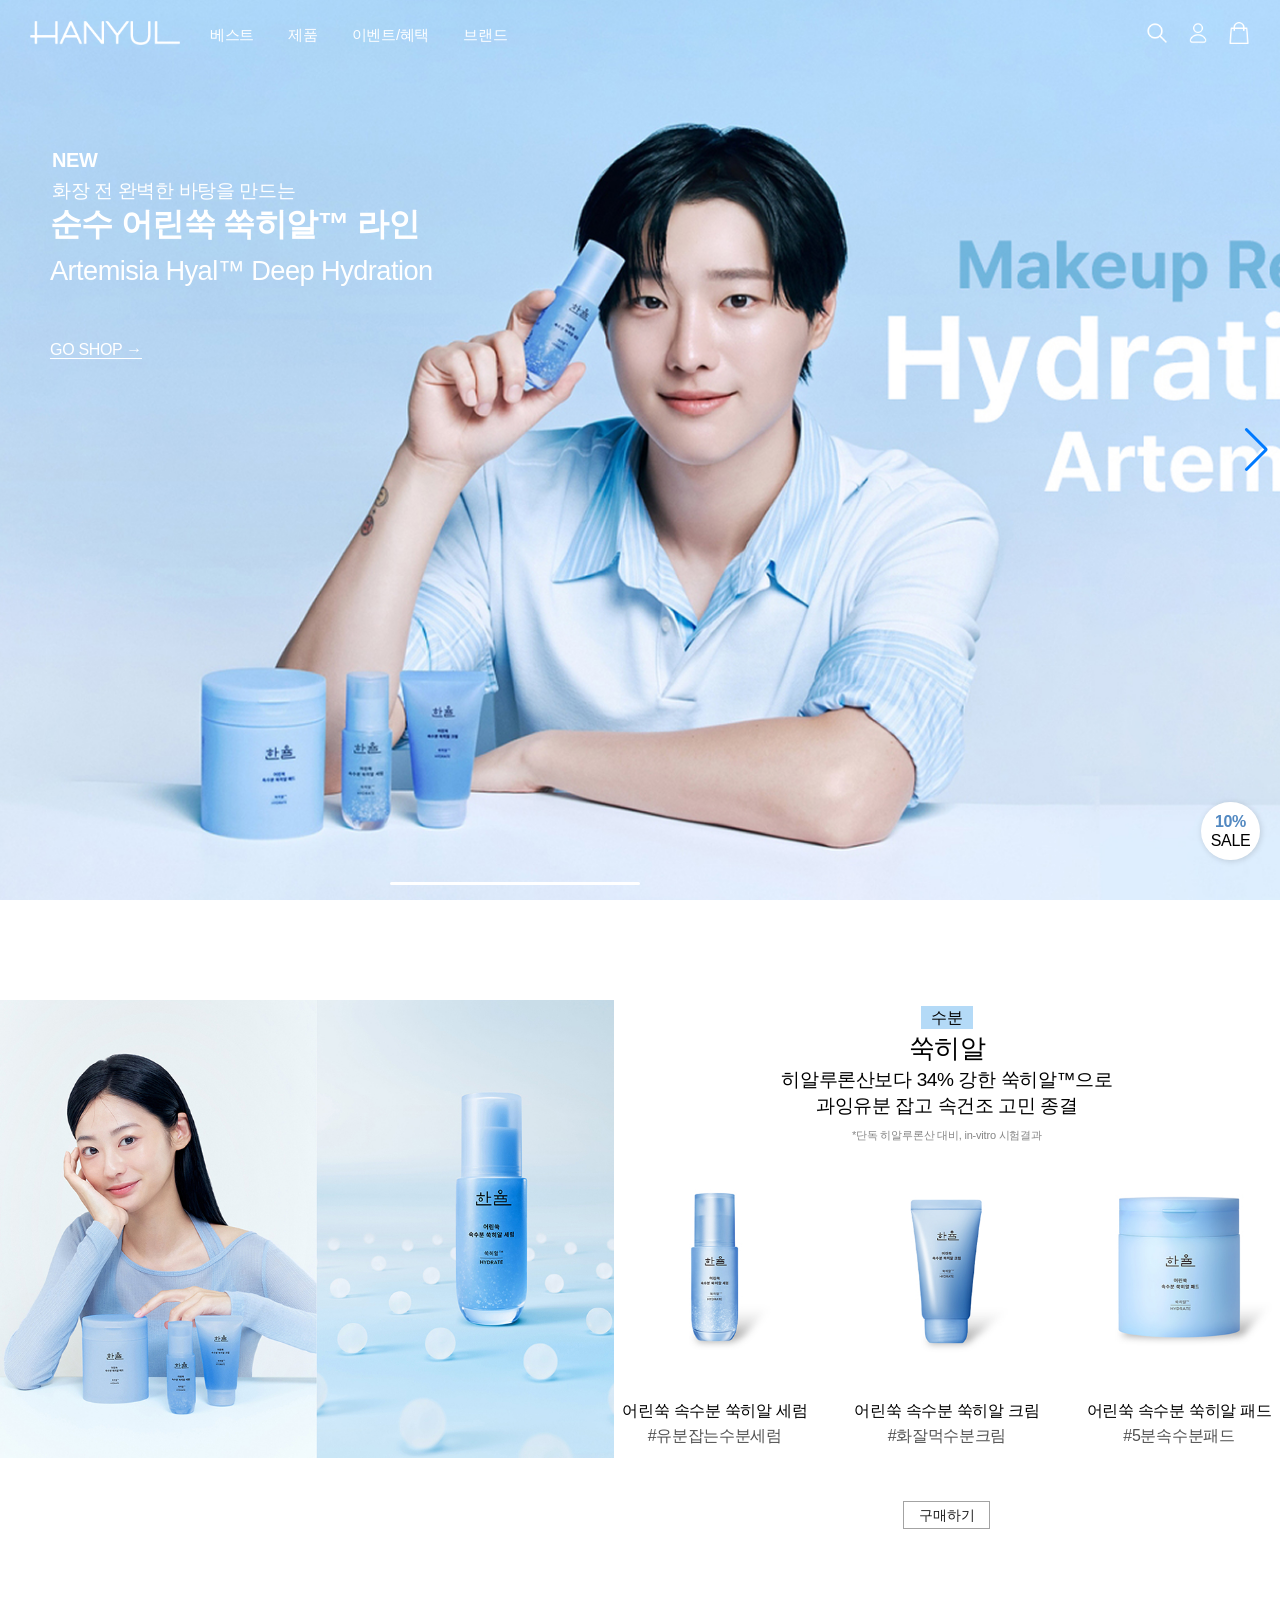
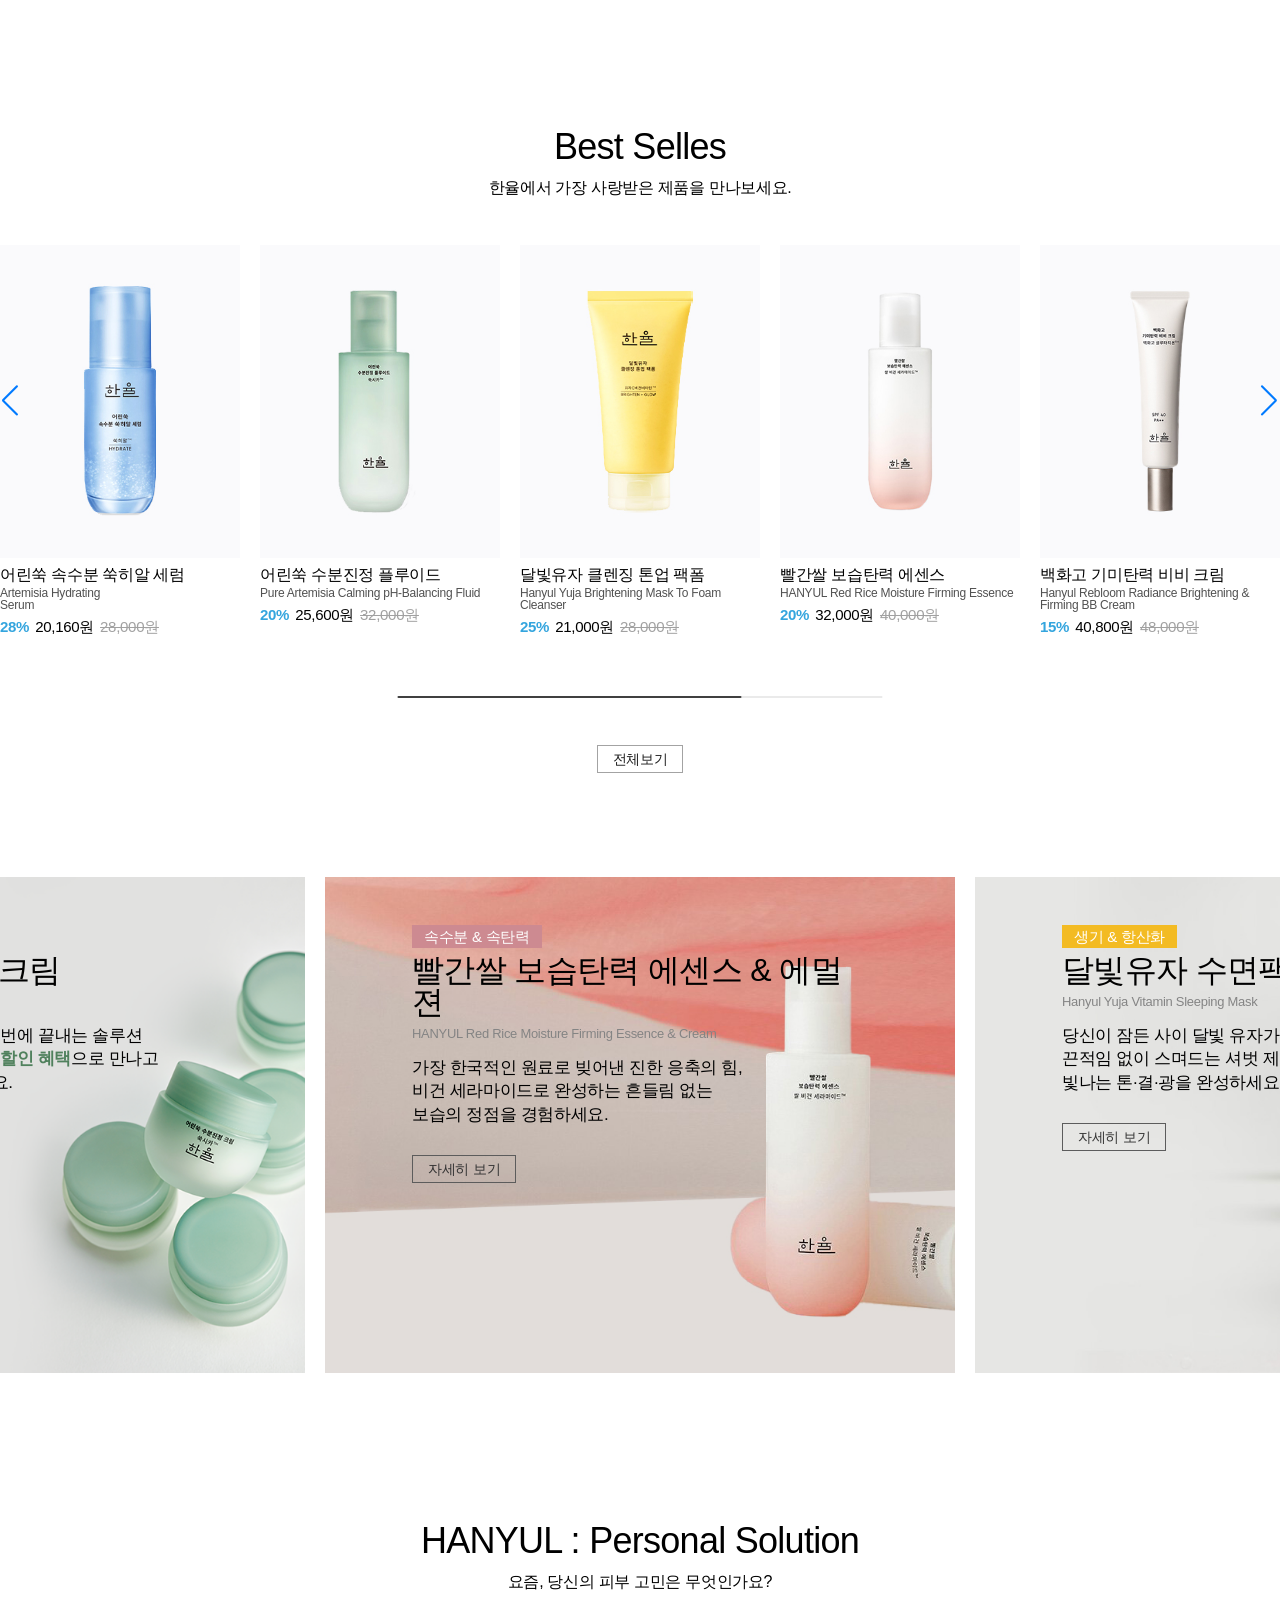
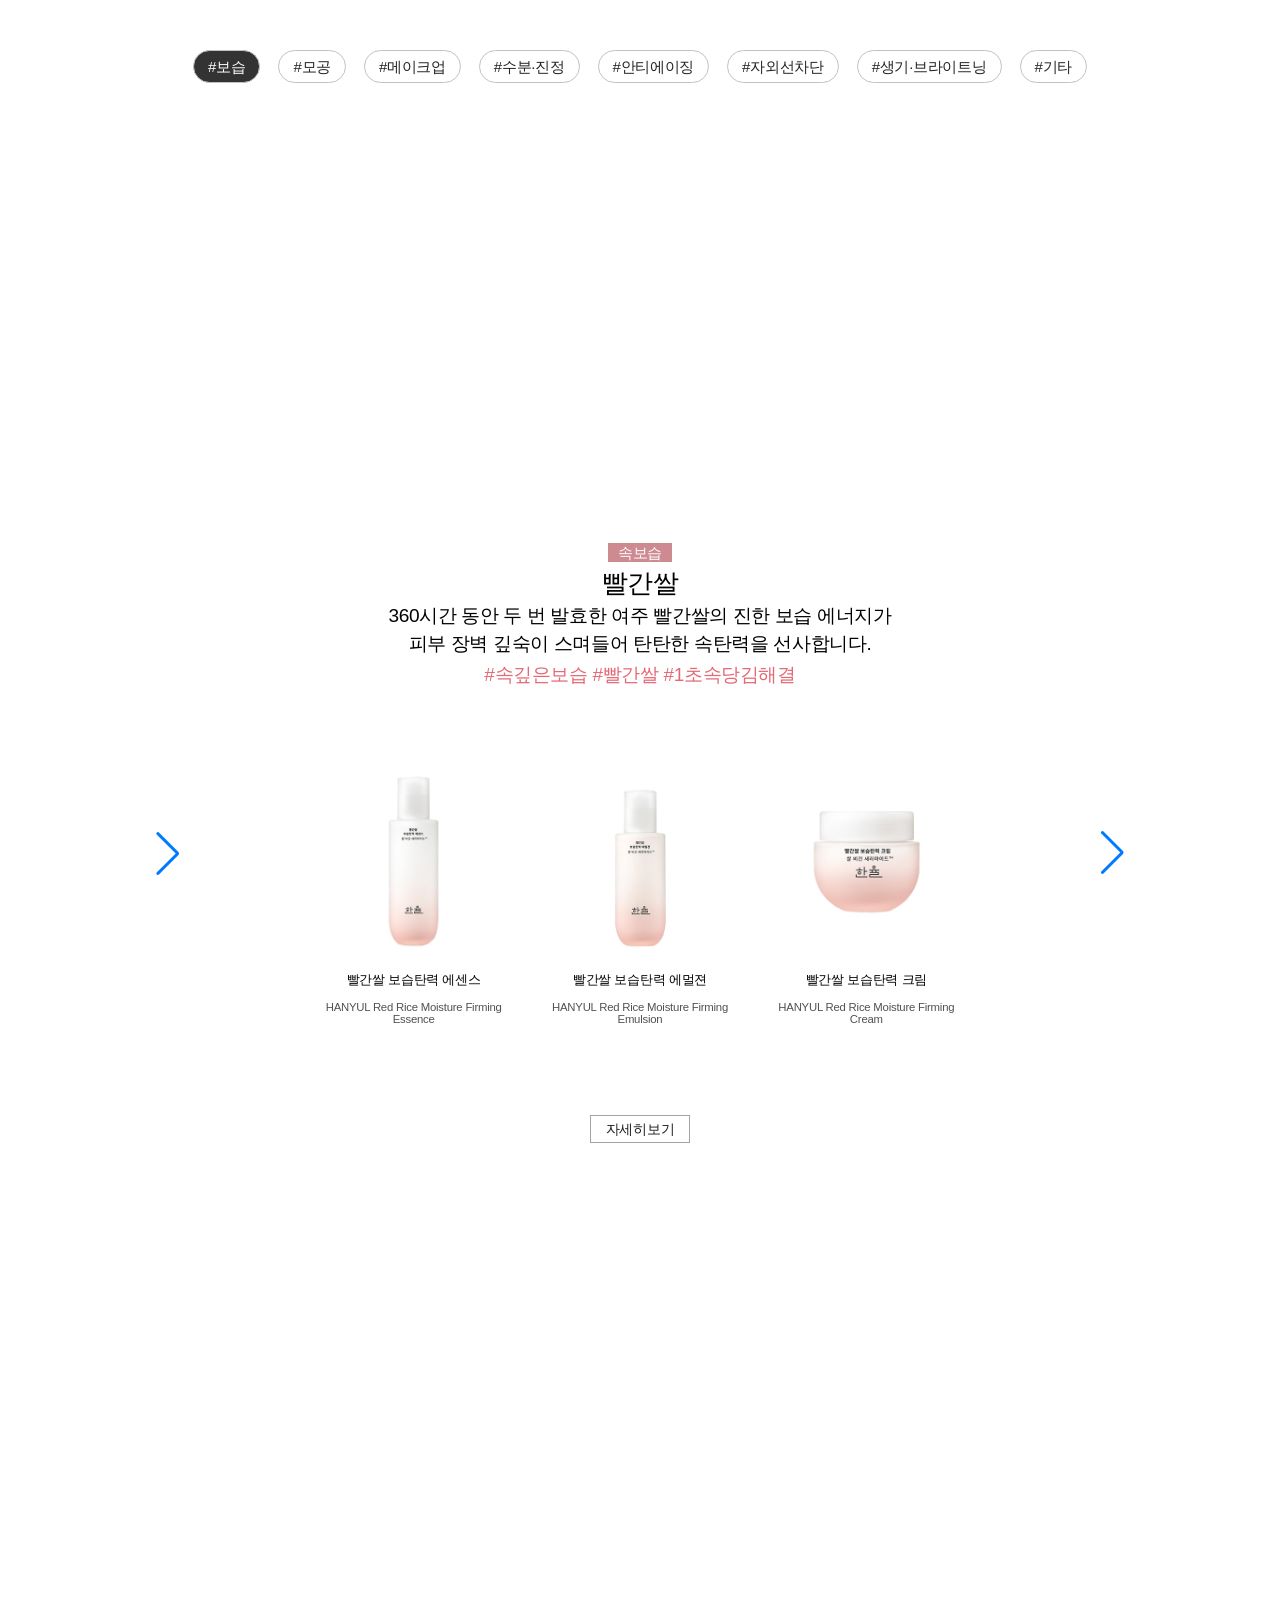
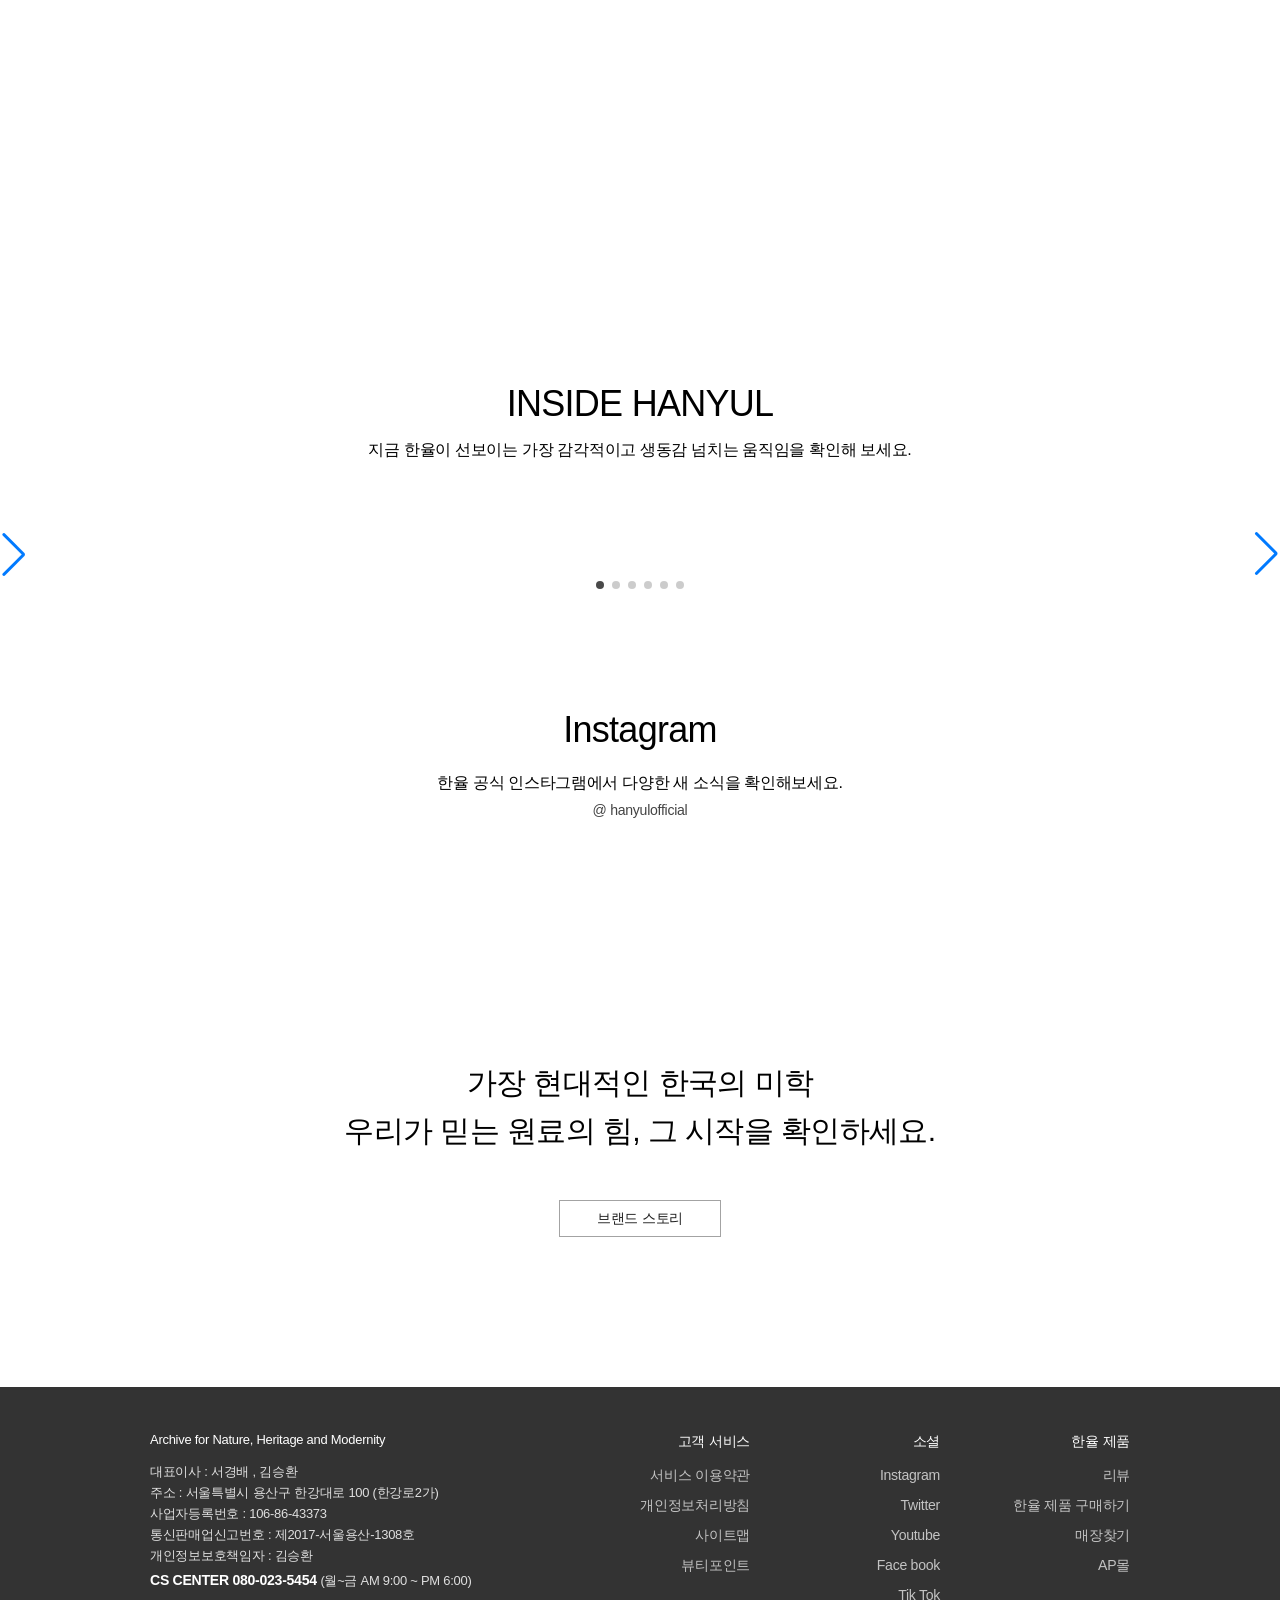
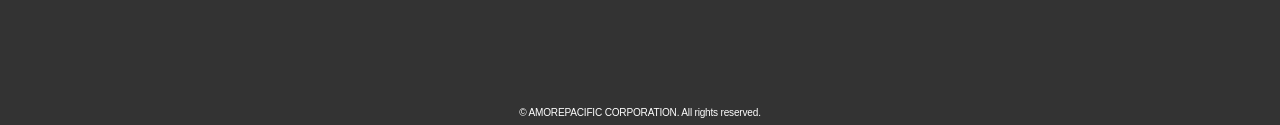
==== commit 71e92717: "푸터완료 명일 모바일 헤더 진행" ====
--- a/index.html
+++ b/index.html
@@ -36,7 +36,7 @@
                         <li>클렌징</li>
                         <li>스킨/토너</li>
                         <li>에멀젼/플루이드</li>
-                        <li>에센스/세럼</li>
+                        <li>에센스/세럼</li>,
                         <li>아이크림</li>
                         <li>크림</li>
                         <li>선</li>
@@ -557,32 +557,32 @@
                 <div class="footer_left">
                     <p>Archive for Nature, Heritage and Modernity</p>
                     <ul class="business_regist_info">
-                        <li>대표이사 : 서경배 , 김승환</li>
-                        <li>주소 : 서울특별시 용산구 한강대로 100 (한강로2가)</li>
-                        <li>사업자등록번호 : 106-86-43373</li>
-                        <li>통신판매업신고번호 : 제2017-서울용산-1308호</li>
-                        <li>개인정보보호책임자 : 김승환</li>
+                        <li class="hide_text">대표이사 : 서경배 , 김승환</li>
+                        <li class="hide_text">주소 : 서울특별시 용산구 한강대로 100 (한강로2가)</li>
+                        <li class="hide_text">사업자등록번호 : 106-86-43373</li>
+                        <li class="hide_text">통신판매업신고번호 : 제2017-서울용산-1308호</li>
+                        <li class="hide_text">개인정보보호책임자 : 김승환</li>
                         <li>CS CENTER 080-023-5454 <span>(월~금 AM 9:00 ~ PM 6:00)</span></li>
                     </ul>
                 </div>
                 <div class="footer_right">
                     <dl class="category category1">
-                        <dt class="title"><a href="#">고객 서비스</a></dt>
+                        <dt class="title"><a href="#">고객 서비스 <span>▾</span></a></dt>
                         <dd><a href="#">서비스 이용약관</a></dd>
                         <dd><a href="#">개인정보처리방침</a></dd>
                         <dd><a href="#">사이트맵</a></dd>
                         <dd><a href="#">뷰티포인트</a></dd>
                     </dl>
                     <dl class="category category2">
-                        <dt class="title"><a href="#">소셜</a></dt>
+                        <dt class="title"><a href="#">소셜 <span>▾</span></a></dt>
                         <dd><a href="#">Instagram</a></dd>
                         <dd><a href="#">Twitter</a></dd>
                         <dd><a href="#">Youtube</a></dd>
                         <dd><a href="#">Face book</a></dd>
                         <dd><a href="#">Tik Tok</a></dd>
                     </dl>
-                        <dl class="category category1">
-                            <dt class="title"><a href="#">한율 제품</a></dt>
+                        <dl class="category category3">
+                            <dt class="title"><a href="#">한율 제품 <span>▾</span></a></dt>
                             <dd><a href="#">리뷰</a></dd>
                             <dd><a href="#">한율 제품 구매하기</a></dd>
                             <dd><a href="#">매장찾기</a></dd>
--- a/style/index.css
+++ b/style/index.css
@@ -424,6 +424,7 @@
     font-size: 0.88rem; color: #fff; font-weight: 500; 
     margin-bottom: 20px; display: block;
 }
+#wrap footer .footer_contents .footer_right .category .title a span {color: #fff; display: none;} 
 #wrap footer .footer_contents .footer_right .category dd a {
     font-size: 0.88rem; font-weight: 300; color: #C3C3C3;
     margin-bottom: 16px; display: block;
--- a/style/responsive.css
+++ b/style/responsive.css
@@ -1,5 +1,5 @@
 @media screen and (max-width:1680px) {
-    #wrap {background-color: yellowgreen;}
+    #wrap {}
     /* 히어로배너 */
     #wrap main .hero_bnr .swiper-wrapper .swiper-slide .text {
         position: absolute; left: 50px; top: 150px;
@@ -18,17 +18,29 @@
         width: 614px; height: 573px; overflow: hidden; 
         border-radius: 1px;
     }
-    #wrap main .Solution .solution_container .right_wrap .item_box .swiper {width: 664px;} 
-    #wrap main .Solution .solution_container .left_wrap .left_img {width: 514px; height: 513px;}
+    #wrap main .Solution .solution_container .right_wrap .item_box .swiper {width: 604px;} 
+    #wrap main .Solution .solution_container .left_wrap .left_img {width: 100%; height: 513px;}
     #wrap main .Solution .solution_container .right_wrap .item_box .swiper .swiper-wrapper .swiper-slide a h1 {font-size: 0.91rem;}
     #wrap main .Solution .solution_container .right_wrap .item_box .swiper .swiper-wrapper .swiper-slide a p {font-size: 0.78rem;}
+    #wrap main .Solution .solution_container .right_wrap .item_box .prev {
+        display: block; transform: scale(-1);
+        left: -42px; top: 30%;
+    }
+    #wrap main .Solution .solution_container .right_wrap .item_box .next {
+        display: block;
+        right: -42px; top: 30%;
+    }
+    /*================================================================================== 인사이드 */
+    #wrap main .inside_hanyul .bnr_container .prev {left: 0;}
+    #wrap main .inside_hanyul .bnr_container .next {right: 0;}
+    /*================================================================================== footer */
 }
 
 
 
 
 @media screen and (max-width:1440px) {
-    #wrap {background-color: yellow;}
+    #wrap {}
     #wrap main .hero_bnr .swiper-wrapper .swiper-slide .text {
         position: absolute; left: 50px; top: 150px;
     }
@@ -45,17 +57,18 @@
     #wrap main .best_sellers .best {width:100%;}
     /*================================================================================== 솔루션 */
         #wrap main .Solution .solution_container {flex-flow: column wrap; gap: 0;}
-    #wrap main .Solution .solution_container .right_wrap .item_box .swiper {width: 564px;} 
+    #wrap main .Solution .solution_container .right_wrap .item_box .swiper {width: 664px;} 
     #wrap main .Solution .solution_container .left_wrap .left_img {width: 100%; height: 300px; }
     #wrap main .Solution .solution_container .right_wrap .item_box .swiper .swiper-wrapper .swiper-slide a h1 {font-size: 0.81rem;}
     #wrap main .Solution .solution_container .right_wrap .item_box .swiper .swiper-wrapper .swiper-slide a p {font-size: 0.71rem;}
+    /*================================================================================== footer */
 }
 
 
 
 
 @media screen and (max-width:1024px) {
-    #wrap {background-color: red;}
+    #wrap {}
     /*================================================================================== 히어로배너 */
     #wrap main .hero_bnr .swiper-wrapper .slide1 {background-image: url(../images/common/mobile_herobnr.jpg);}
     #wrap main .hero_bnr .swiper-wrapper .slide2 {background-image: url(../images/common/mobile_hero_bnr2.jpg);}
@@ -157,9 +170,16 @@
     #wrap main .brand_story p {font-size: 1.3rem;}
     #wrap main .brand_story .brand_btn {padding: 8px 25px; font-size: 0.81rem;}
     /*================================================================================== 푸터 */
-    #wrap footer {padding: 47px 30px 97px;}
-    #wrap .footer_left {display: none;}
+    #wrap footer {padding: 30px 30px 97px;}
+    #wrap footer .footer_contents {display: flex; flex-flow: column nowrap;}
+    #wrap .footer_left {}
+    #wrap .footer_left .business_regist_info .hide_text {display: none;}
+    #wrap footer .footer_contents .footer_left .business_regist_info li:last-child {margin-bottom: 40px;}
+    #wrap footer .footer_contents .footer_left p {margin-bottom: 0; font-size: 0.71rem;}
     #wrap footer .footer_contents .footer_right {flex-flow: column nowrap;text-align: start;}
+    #wrap footer .footer_contents .footer_right .category {width: 100%;}
+    #wrap footer .footer_contents .footer_right .category .title a {border-bottom: 1px solid #fff; width: 100%; line-height: 35px;}
+    #wrap footer .footer_contents .footer_right .category .title a span {display: inline;}
     #wrap footer .footer_contents .footer_right dd {display: none;}
 }
 
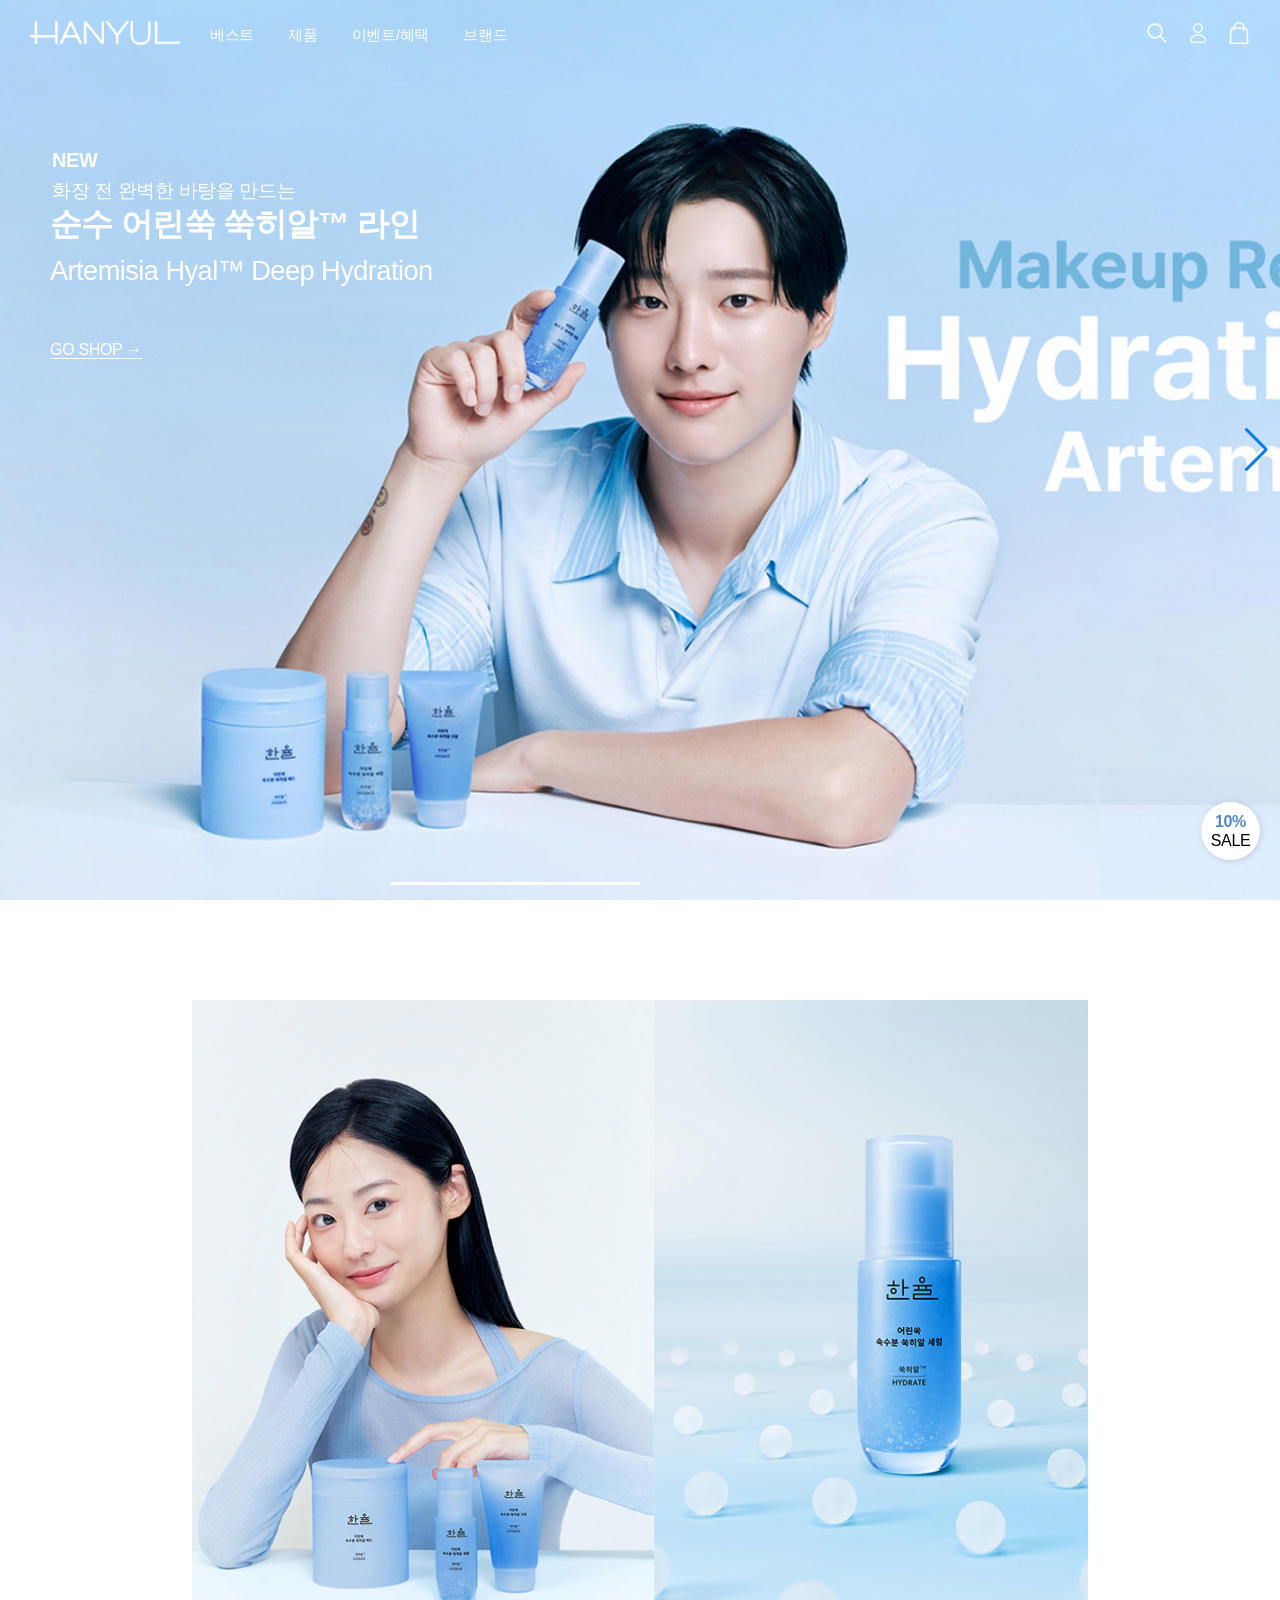
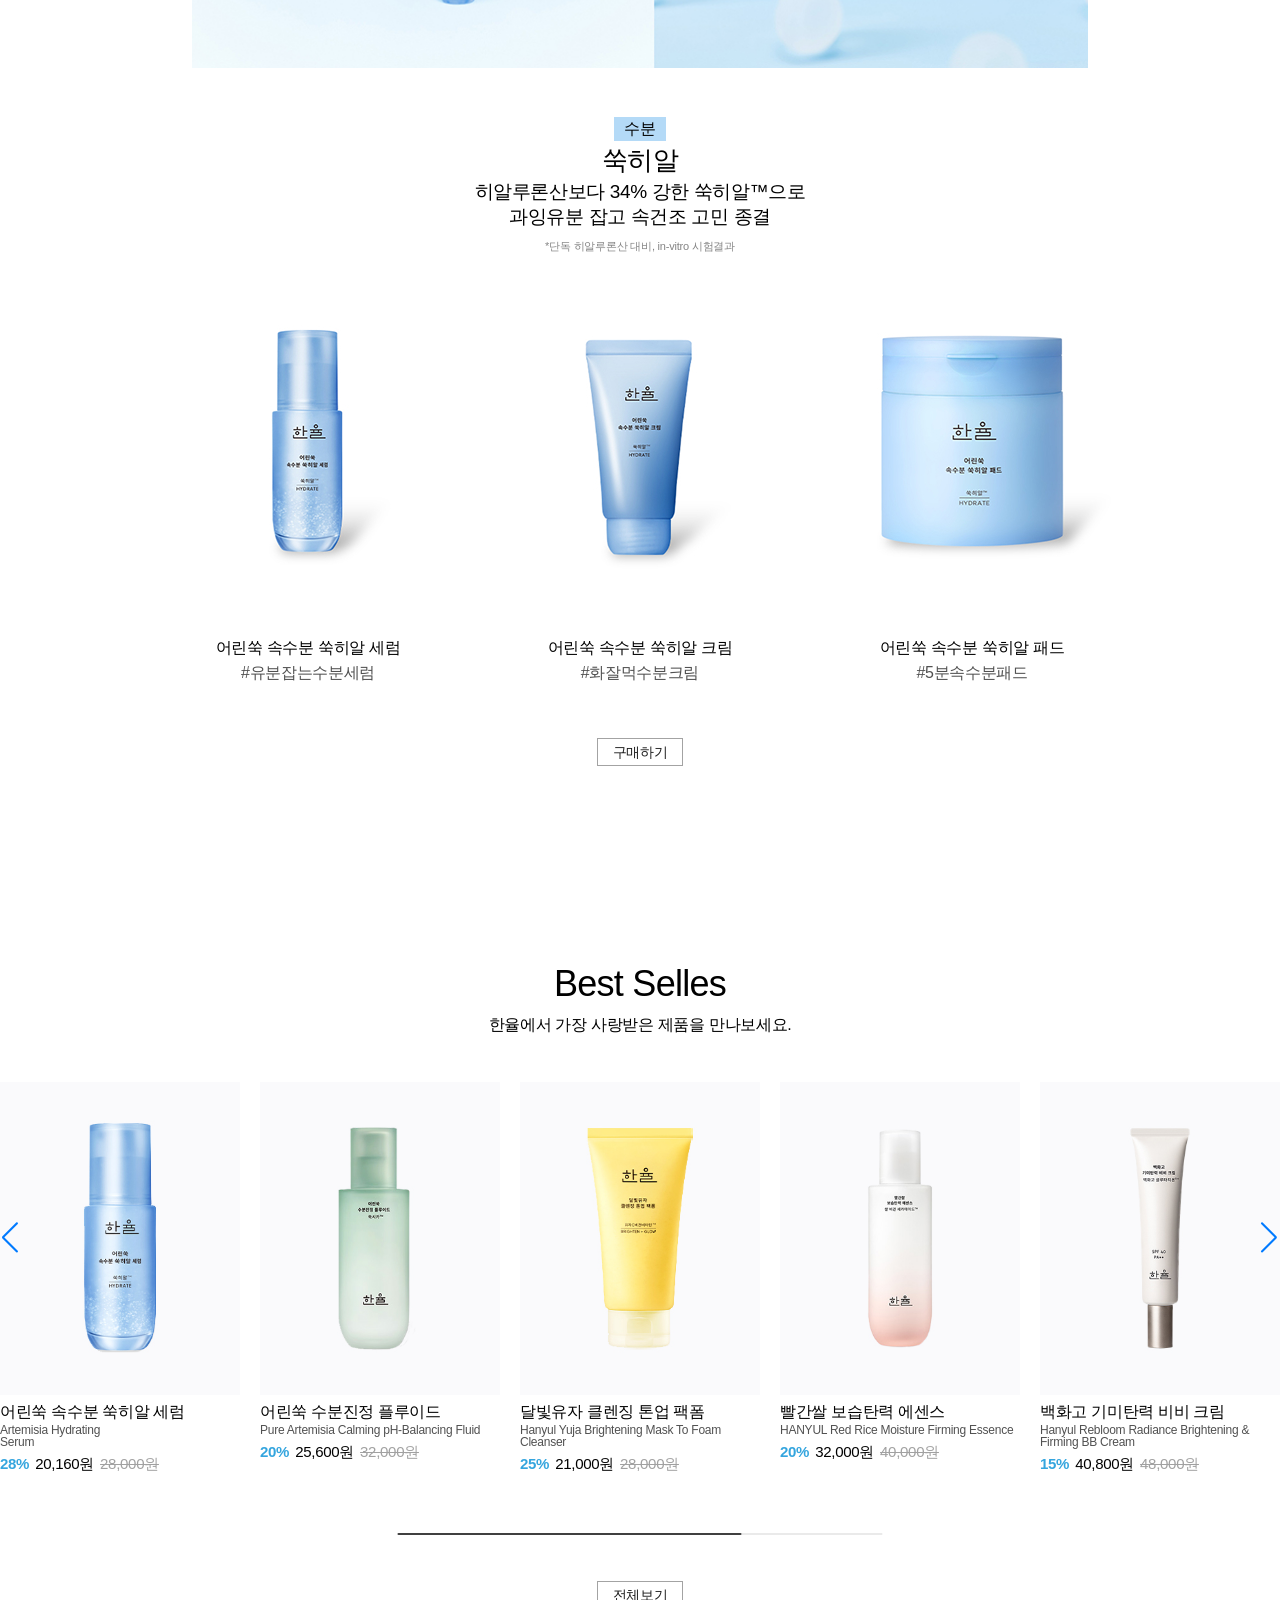
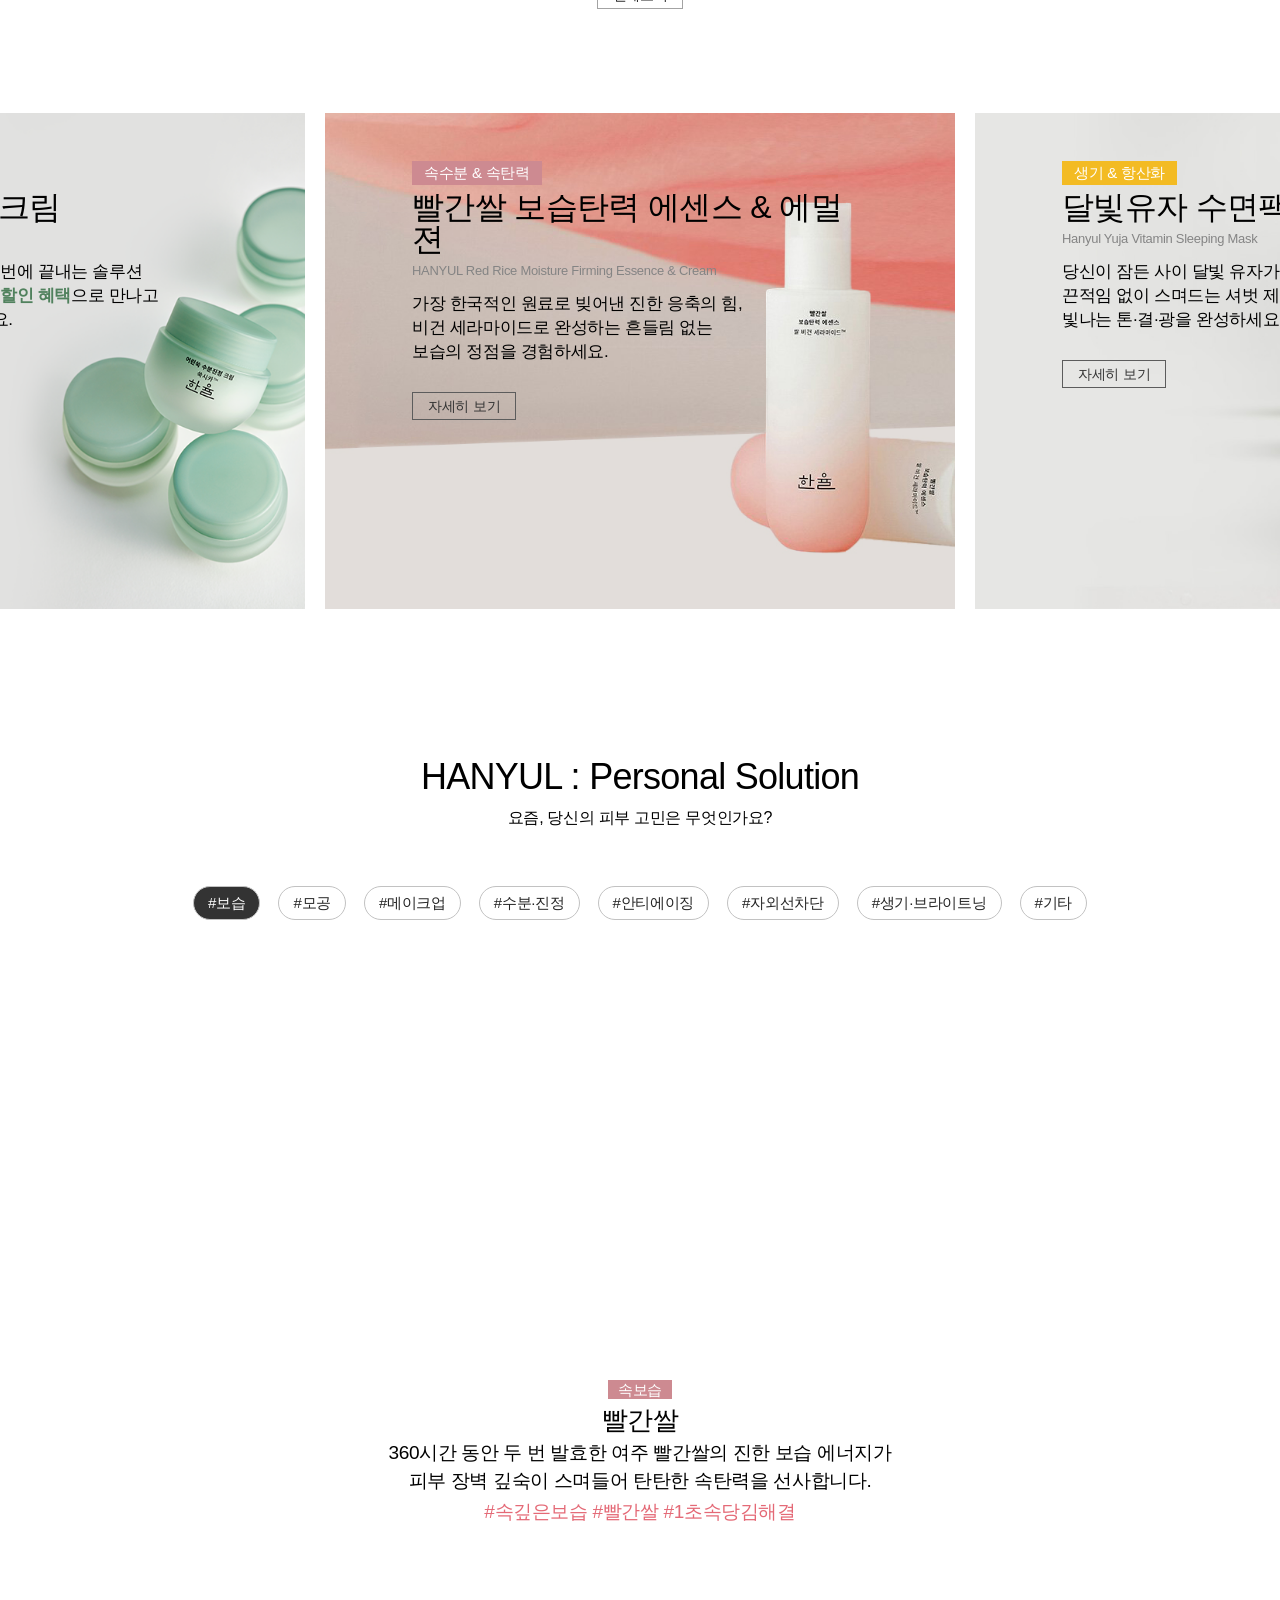
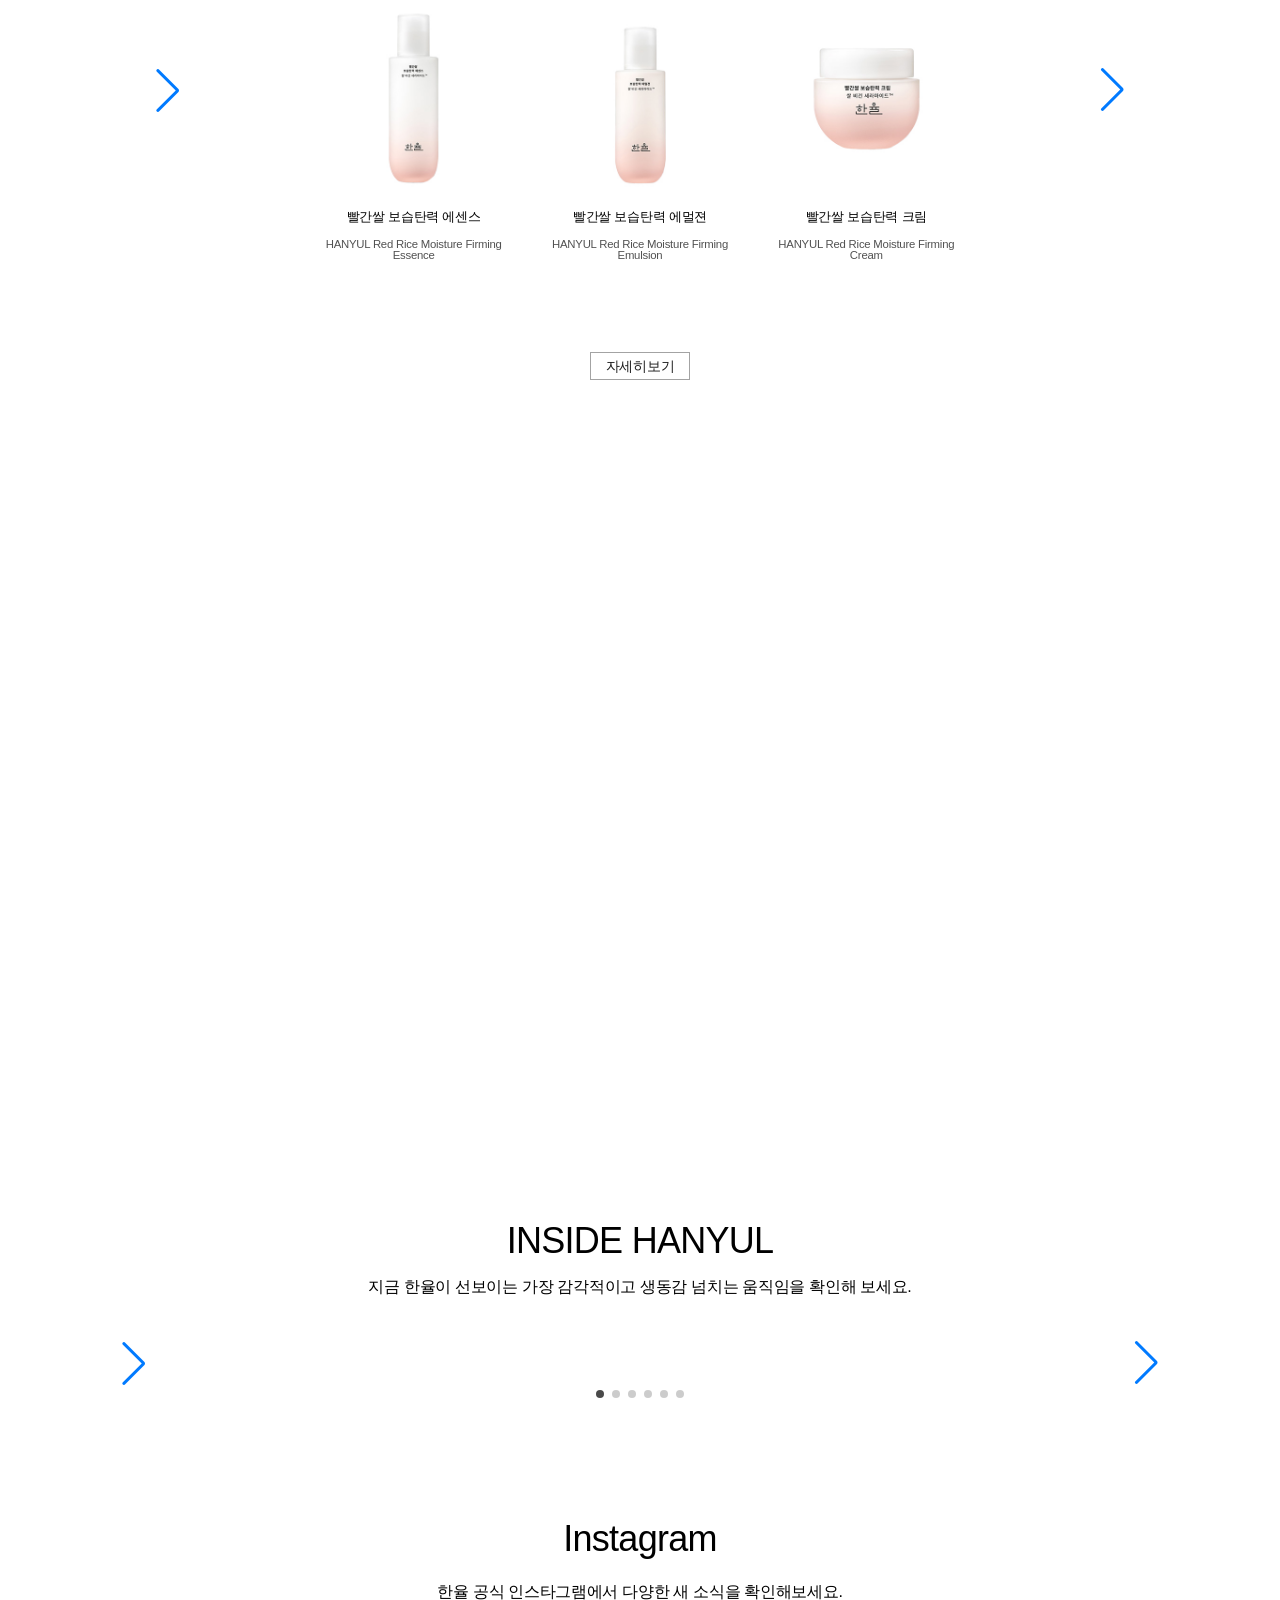
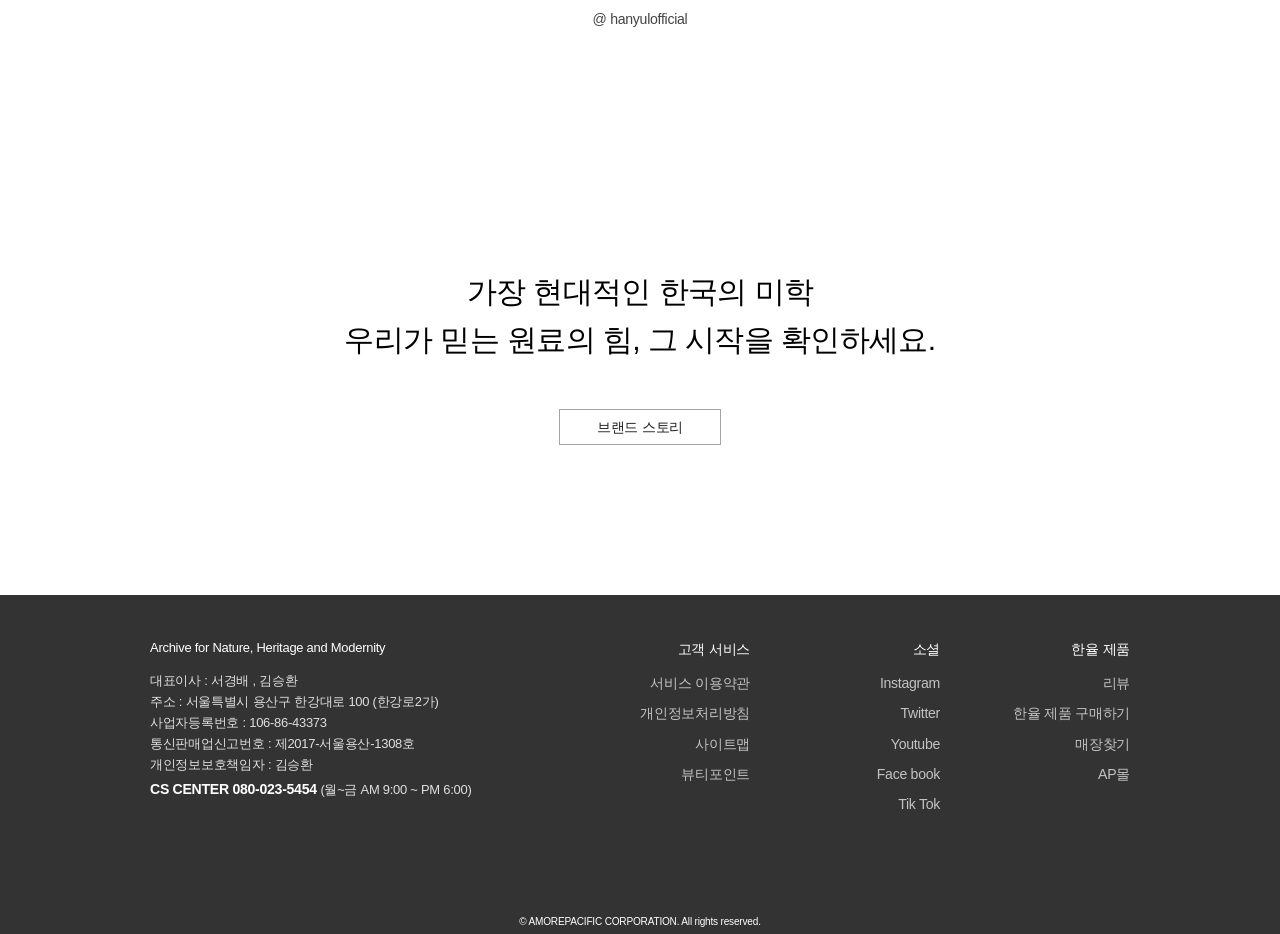
==== commit a67feef7: "최종완성" ====
--- a/index.html
+++ b/index.html
@@ -19,6 +19,33 @@
 <body>
     <div id="wrap">
         <header>
+            <a href="#" class="m_side_menu"><img src="./images/common/m_side_menu.png" alt=""></a>
+            <div class="m_bg">
+                <div class="m_side_wrap">
+                    <div class="top">
+                        <h1 class="m_logo"><a href="#"><img src="./images/common/black_brand_logo.png" alt=""></a></h1>
+                        <button class="m_back"><img src="./images/common/back.png" alt=""></button>
+                    </div>
+                    <ul class="m_gnb">
+                        <li><a href="#">베스트</a></li>
+                        <li><a href="#">제품 </a></li>
+                        <li><a href="#">이벤트/혜택</a></li>
+                        <li><a href="#">브랜드</a></li>
+                    </ul>
+                    <ul class="another_menu">
+                        <li><a href="#">로그인 / 회원가입</a></li>
+                        <li><a href="#">공지사항</a></li>
+                        <li><a href="#">지주묻는 질문</a></li>
+                    </ul>
+                    <div class="interest_item_menu">
+                        <p>관심상품</p>
+                        <div class="item_list">
+                            <p class="announce">등록된 관심상품이 없습니다.</p>
+                        </div>
+                    </div>
+                    <p>© AMOREPACIFIC CORPORATION. All rights reserved.</p>
+                </div>
+            </div>
             <div id="gnb">
                 <h1 class="logo"><a href="./index.html"><img src="./images/common/w_logo.png" alt="한율"></a></h1>
                 <ul class="menu">
--- a/style/common.css
+++ b/style/common.css
@@ -39,6 +39,42 @@
     justify-content: space-between; align-items: center;
     height: 69px; padding: 0 30px;
 }
+/*  =================================모바일 헤더 ===================================== */
+#wrap header .m_side_menu {display: none;}
+#wrap header .m_side_menu img {width: 100%;}
+#wrap header .m_bg {
+   /*  display: none; */
+    position: fixed; left: 0; top: 0; width: 100%; height: 100vh;
+    background-color: #fff; padding: 0 15px;
+}
+#wrap header .m_bg .m_side_wrap {height: 100vh; max-width: 450px;}
+#wrap header .m_bg .m_side_wrap .top {
+    display: flex; flex-flow: row nowrap; 
+    justify-content: space-between; 
+}
+#wrap header .m_bg .m_side_wrap .top .m_logo {}
+#wrap header .m_bg .m_side_wrap .top .m_logo a {width: 143px; display: inline-block;}
+#wrap header .m_bg .m_side_wrap .top .m_logo a img {width: 100%;}
+#wrap header .m_bg .m_side_wrap .top .m_back {width: 30px;}
+#wrap header .m_bg .m_side_wrap .top .m_back img {width: 100%;}
+#wrap header .m_bg .m_side_wrap .m_gnb {padding: 0 5px; margin-bottom: 30px;}
+#wrap header .m_bg .m_side_wrap .m_gnb li {padding: 10px 0;}
+#wrap header .m_bg .m_side_wrap .m_gnb li a {font-size: 1.44rem; font-weight: 400;}
+#wrap header .m_bg .m_side_wrap .another_menu {
+    padding: 0 5px; display: flex; flex-flow: column nowrap; gap: 13px;
+    margin-bottom: 60px;
+}
+#wrap header .m_bg .m_side_wrap .another_menu li {}
+#wrap header .m_bg .m_side_wrap .another_menu li a {font-size: 0.88rem;}
+#wrap header .m_bg .m_side_wrap .interest_item_menu {padding: 0 5px;}
+#wrap header .m_bg .m_side_wrap .interest_item_menu > p {font-weight: 600; font-size: 0.88rem;}
+#wrap header .m_bg .m_side_wrap .interest_item_menu .item_list {padding: 40px 0;}
+#wrap header .m_bg .m_side_wrap .interest_item_menu .item_list > p {font-size: 0.81rem; color: #949191;}
+#wrap header .m_bg .m_side_wrap > p {
+    font-size: 0.61rem; text-align: center; position: relative; bottom: -105px; 
+}
+/*  =================================모바일 헤더 끝===================================== */
+
 #wrap header.scroll {
     background: rgba(0,0,0,0.1); transition: 0.3s;
 }
--- a/style/index.css
+++ b/style/index.css
@@ -133,7 +133,7 @@
     margin-bottom: 49px;
     font-weight: 300; text-align: center;
 }
-#wrap main .best_sellers .best {width:1820px;}
+#wrap main .best_sellers .best {width:100%;}
 #wrap main .best_sellers .best .swiper-wrapper {}
 #wrap main .best_sellers .best .swiper-wrapper .swiper-slide {}
 #wrap main .best_sellers .best .swiper-wrapper .swiper-slide a {}
@@ -339,9 +339,9 @@
 #wrap main .inside_hanyul .show_btn {
     margin-bottom: 60px; transform: translateX(730px);
 }
-#wrap main .inside_hanyul .bnr_container {position: relative;}
+#wrap main .inside_hanyul .bnr_container {position: relative; width: 100%; padding: 0 188px;}
 #wrap main .inside_hanyul .bnr_container .inside_wrap {
-    width: 1529px;
+    width: 100%;
 }
 #wrap main .inside_hanyul .bnr_container .inside_wrap .swiper-wrapper {}
 #wrap main .inside_hanyul .bnr_container .inside_wrap .swiper-wrapper .swiper-slide {}
--- a/style/responsive.css
+++ b/style/responsive.css
@@ -13,6 +13,9 @@
     #wrap main .hero_bnr .swiper-wrapper .swiper-slide .text h2 {
         font-size: 2.1rem; font-weight: 200;
     }
+    /*================================================================================== best */
+    #wrap main .best_sellers .best {width:100%;}
+    #wrap main .best_sellers .best .swiper-wrapper .swiper-slide a {}
     /*================================================================================== 솔루션 */
     #wrap main .Solution .solution_container .left_wrap .left_img {
         width: 614px; height: 573px; overflow: hidden; 
@@ -31,13 +34,12 @@
         right: -42px; top: 30%;
     }
     /*================================================================================== 인사이드 */
-    #wrap main .inside_hanyul .bnr_container .prev {left: 0;}
-    #wrap main .inside_hanyul .bnr_container .next {right: 0;}
+    #wrap main .inside_hanyul .bnr_container .inside_wrap {width: 100%;}
+    #wrap main .inside_hanyul .bnr_container .prev {left: 120px;}
+    #wrap main .inside_hanyul .bnr_container .next {right: 120px;}
+    #wrap main .inside_hanyul .show_btn {transform: translate(600px,40px); }
     /*================================================================================== footer */
 }
-
-
-
 
 @media screen and (max-width:1440px) {
     #wrap {}
@@ -53,6 +55,8 @@
     #wrap main .hero_bnr .swiper-wrapper .swiper-slide .text h2 {
         font-size: 1.7rem; font-weight: 200;
     }
+    #wrap main .content1 {flex-flow: column nowrap;}
+    #wrap main .content1 .left_photo {width: 70%;  margin: 0 auto 40px;}
     /*================================================================================== 베스트 */
     #wrap main .best_sellers .best {width:100%;}
     /*================================================================================== 솔루션 */
@@ -61,6 +65,13 @@
     #wrap main .Solution .solution_container .left_wrap .left_img {width: 100%; height: 300px; }
     #wrap main .Solution .solution_container .right_wrap .item_box .swiper .swiper-wrapper .swiper-slide a h1 {font-size: 0.81rem;}
     #wrap main .Solution .solution_container .right_wrap .item_box .swiper .swiper-wrapper .swiper-slide a p {font-size: 0.71rem;}
+    /*================================================================================== 인사이드 */
+        #wrap main .inside_hanyul .bnr_container .inside_wrap {width: 100%; padding: 0;}
+    #wrap main .inside_hanyul .bnr_container .inside_wrap {width: 100%;}
+    #wrap main .inside_hanyul .show_btn {transform: translate(500px,40px); display: none;}
+    #wrap main .inside_hanyul p {margin-bottom: 60px;}
+    #wrap main .inside_hanyul .bnr_container .prev {left: 120px;}
+    #wrap main .inside_hanyul .bnr_container .next {right: 120px;}
     /*================================================================================== footer */
 }
 
@@ -69,6 +80,12 @@
 
 @media screen and (max-width:1024px) {
     #wrap {}
+    /*================================================================================== 헤더 */
+    #wrap header .m_side_menu {display: inline-block;}
+    #wrap header #gnb .menu li {display: none;}
+    #wrap header .function a:nth-child(1) {width: 27px;}
+    #wrap header .function a:nth-child(2) {display: none;}
+    #wrap header .function a:nth-child(3) {display: none;}
     /*================================================================================== 히어로배너 */
     #wrap main .hero_bnr .swiper-wrapper .slide1 {background-image: url(../images/common/mobile_herobnr.jpg);}
     #wrap main .hero_bnr .swiper-wrapper .slide2 {background-image: url(../images/common/mobile_hero_bnr2.jpg);}
@@ -114,7 +131,7 @@
     #wrap main .best_sellers .best .swiper-wrapper .swiper-slide a .price li:nth-child(3) p {font-size: 0.78rem;}
     #wrap main .best_sellers .bar {width: 300px;}
     #wrap main .best_sellers .prev,
-    #wrap main .best_sellers .next {transform: scale(0.45); top: 45%;}
+    #wrap main .best_sellers .next {transform: scale(0.45); top: 49%;}
     #wrap main .best_sellers .prev {left: -10px;}
     #wrap main .best_sellers .next {right: -10px;}
       /*================================================================================== 광고 */
@@ -153,6 +170,7 @@
     #wrap main .inside_hanyul .show_btn {transform: translate(180px,40px); display: none;}
     #wrap main .inside_hanyul .title {font-size: 1.7rem;}
     #wrap main .inside_hanyul p {font-size: 0.81rem; margin-bottom: 60px;}
+    #wrap main .inside_hanyul .bnr_container {position: relative; width: 100%; padding: 0;}
     #wrap main .inside_hanyul .bnr_container .inside_wrap {width: 100%; padding: 0 10px;}
     #wrap main .inside_hanyul .bnr_container .prev {left: -8px;}
     #wrap main .inside_hanyul .bnr_container .next {right: -8px;}
